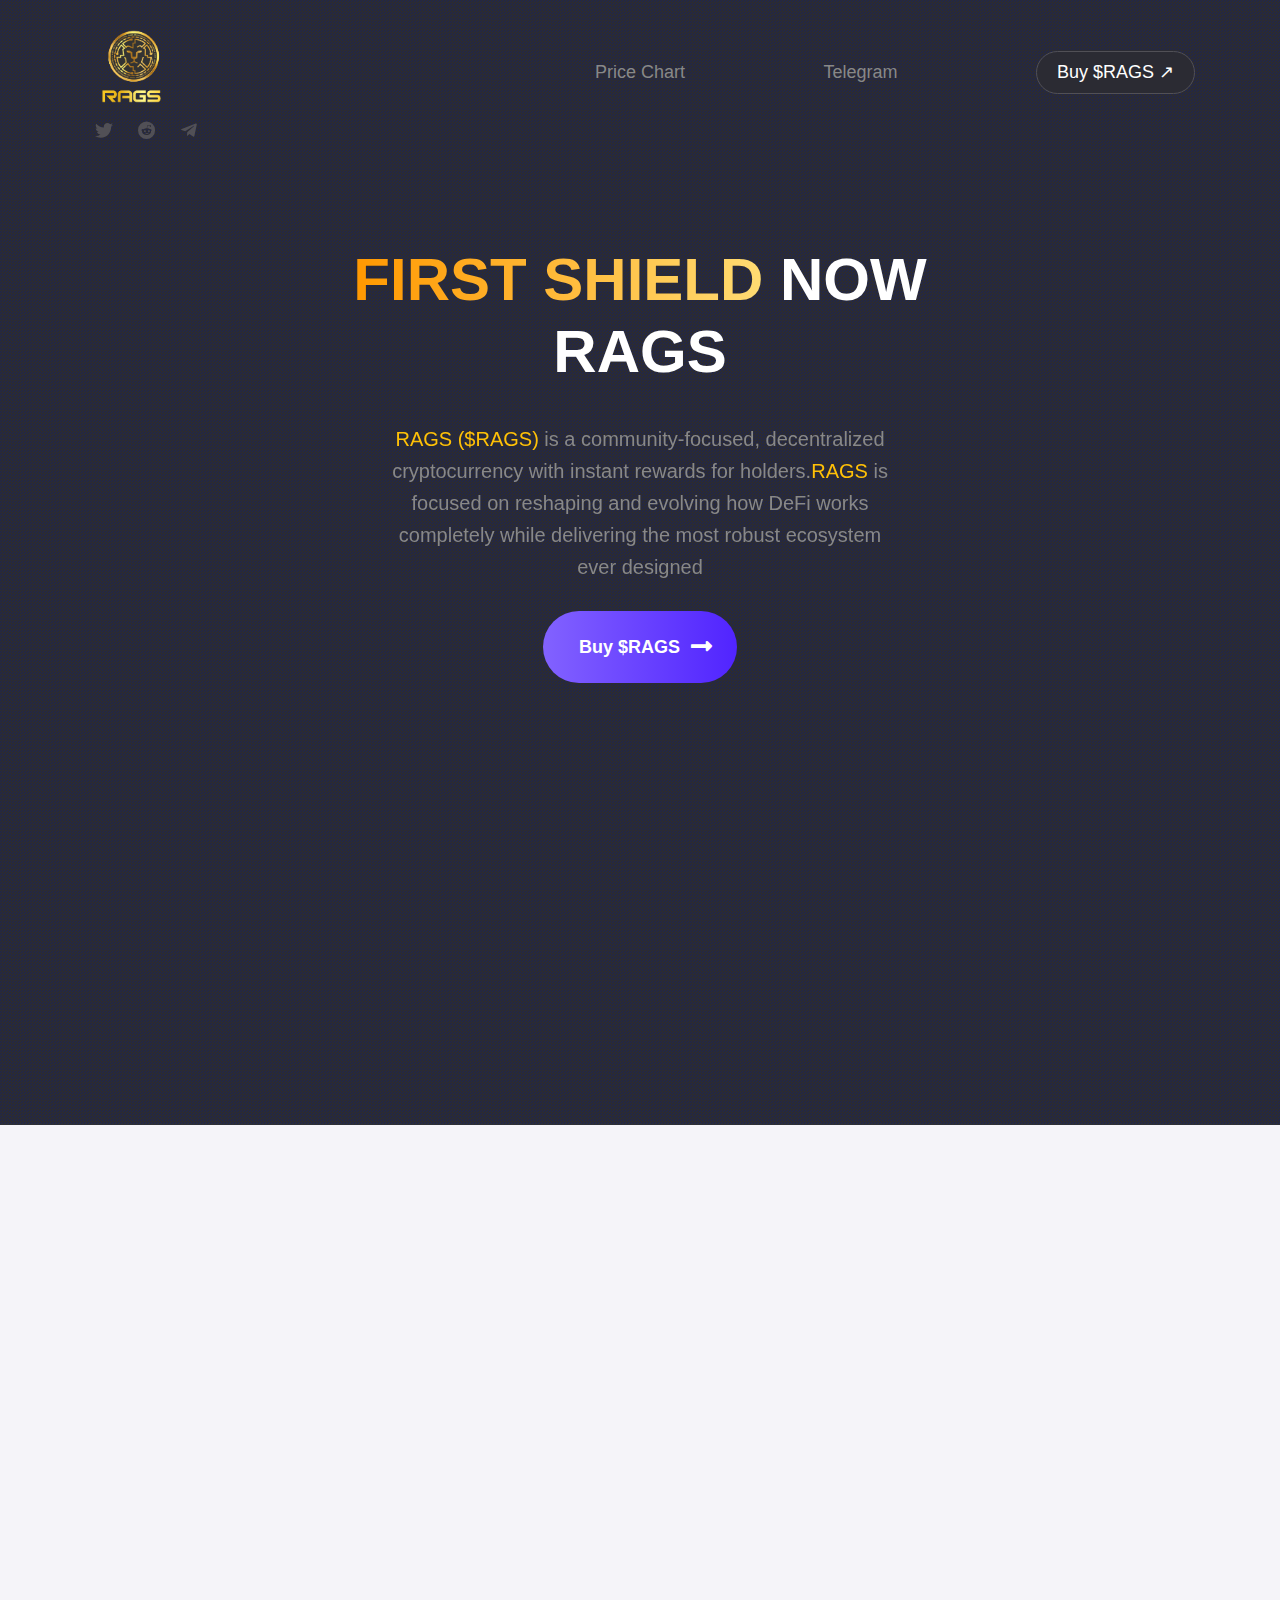
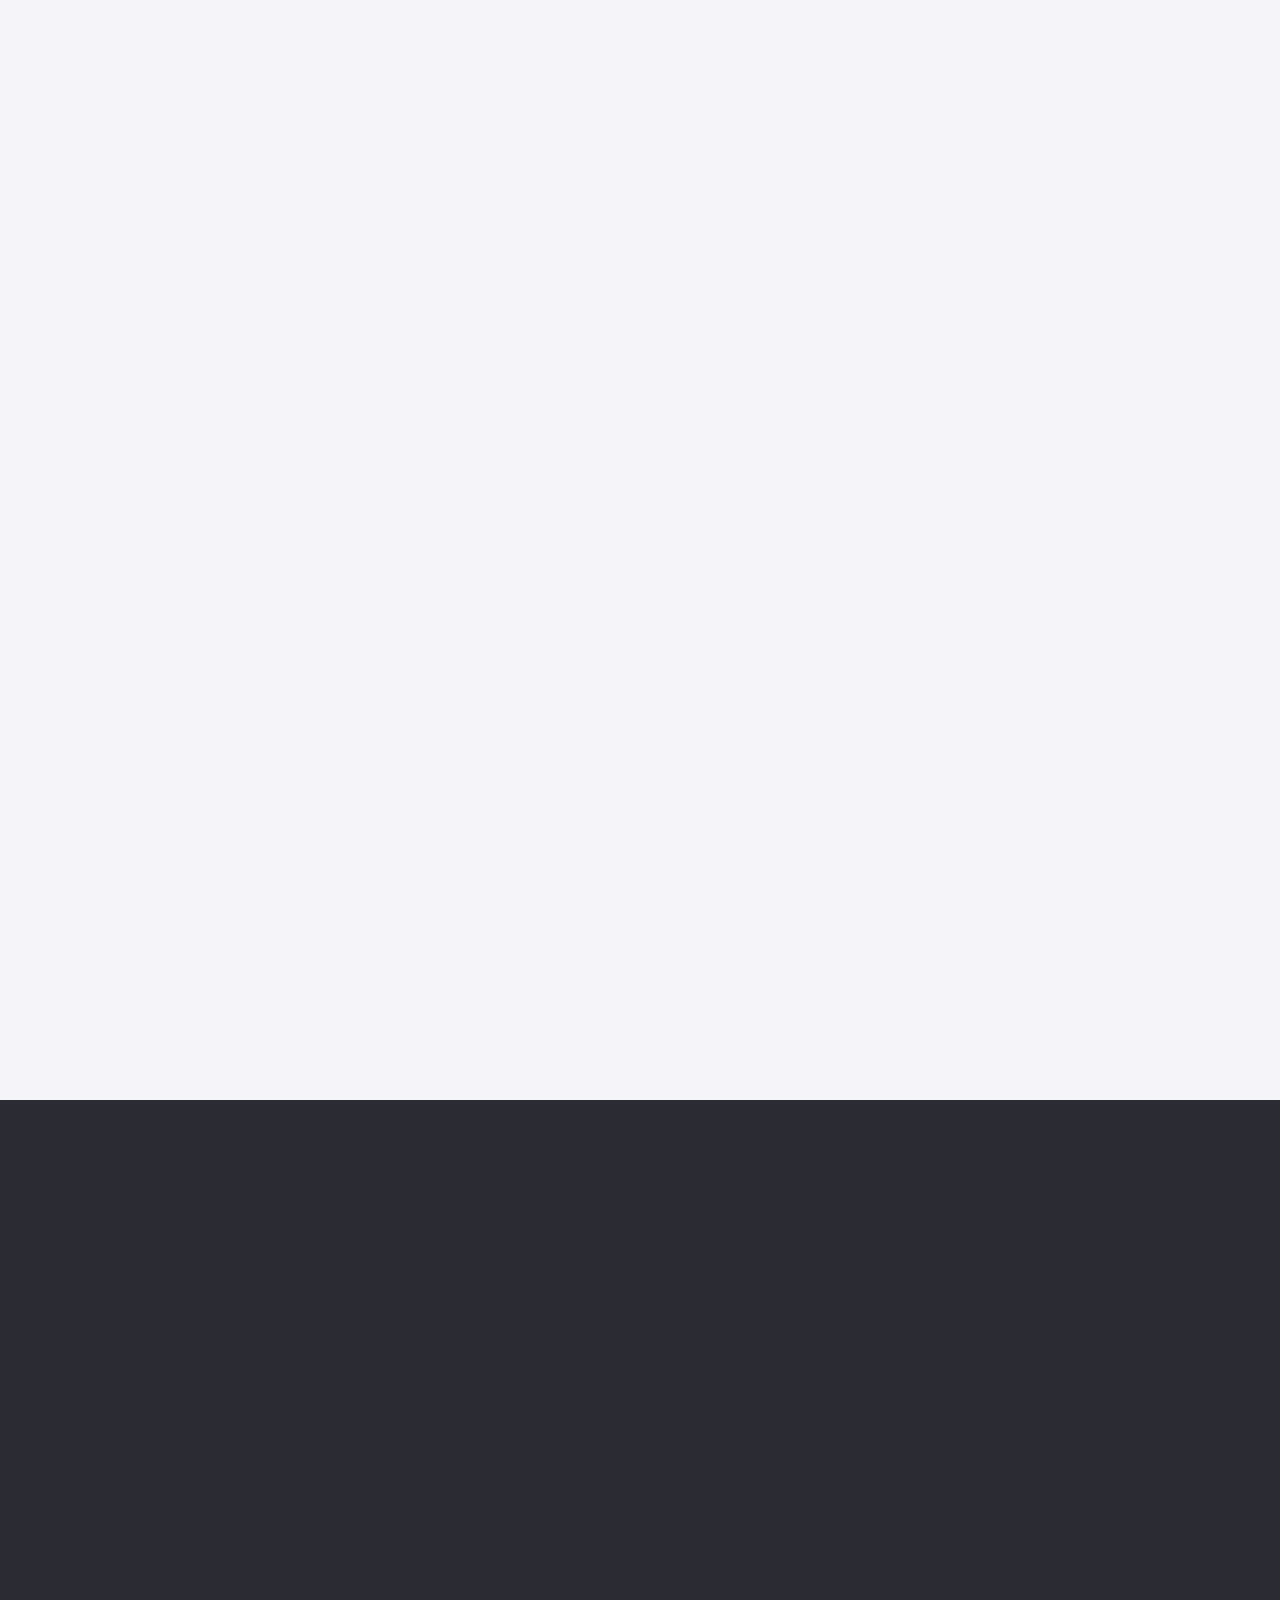
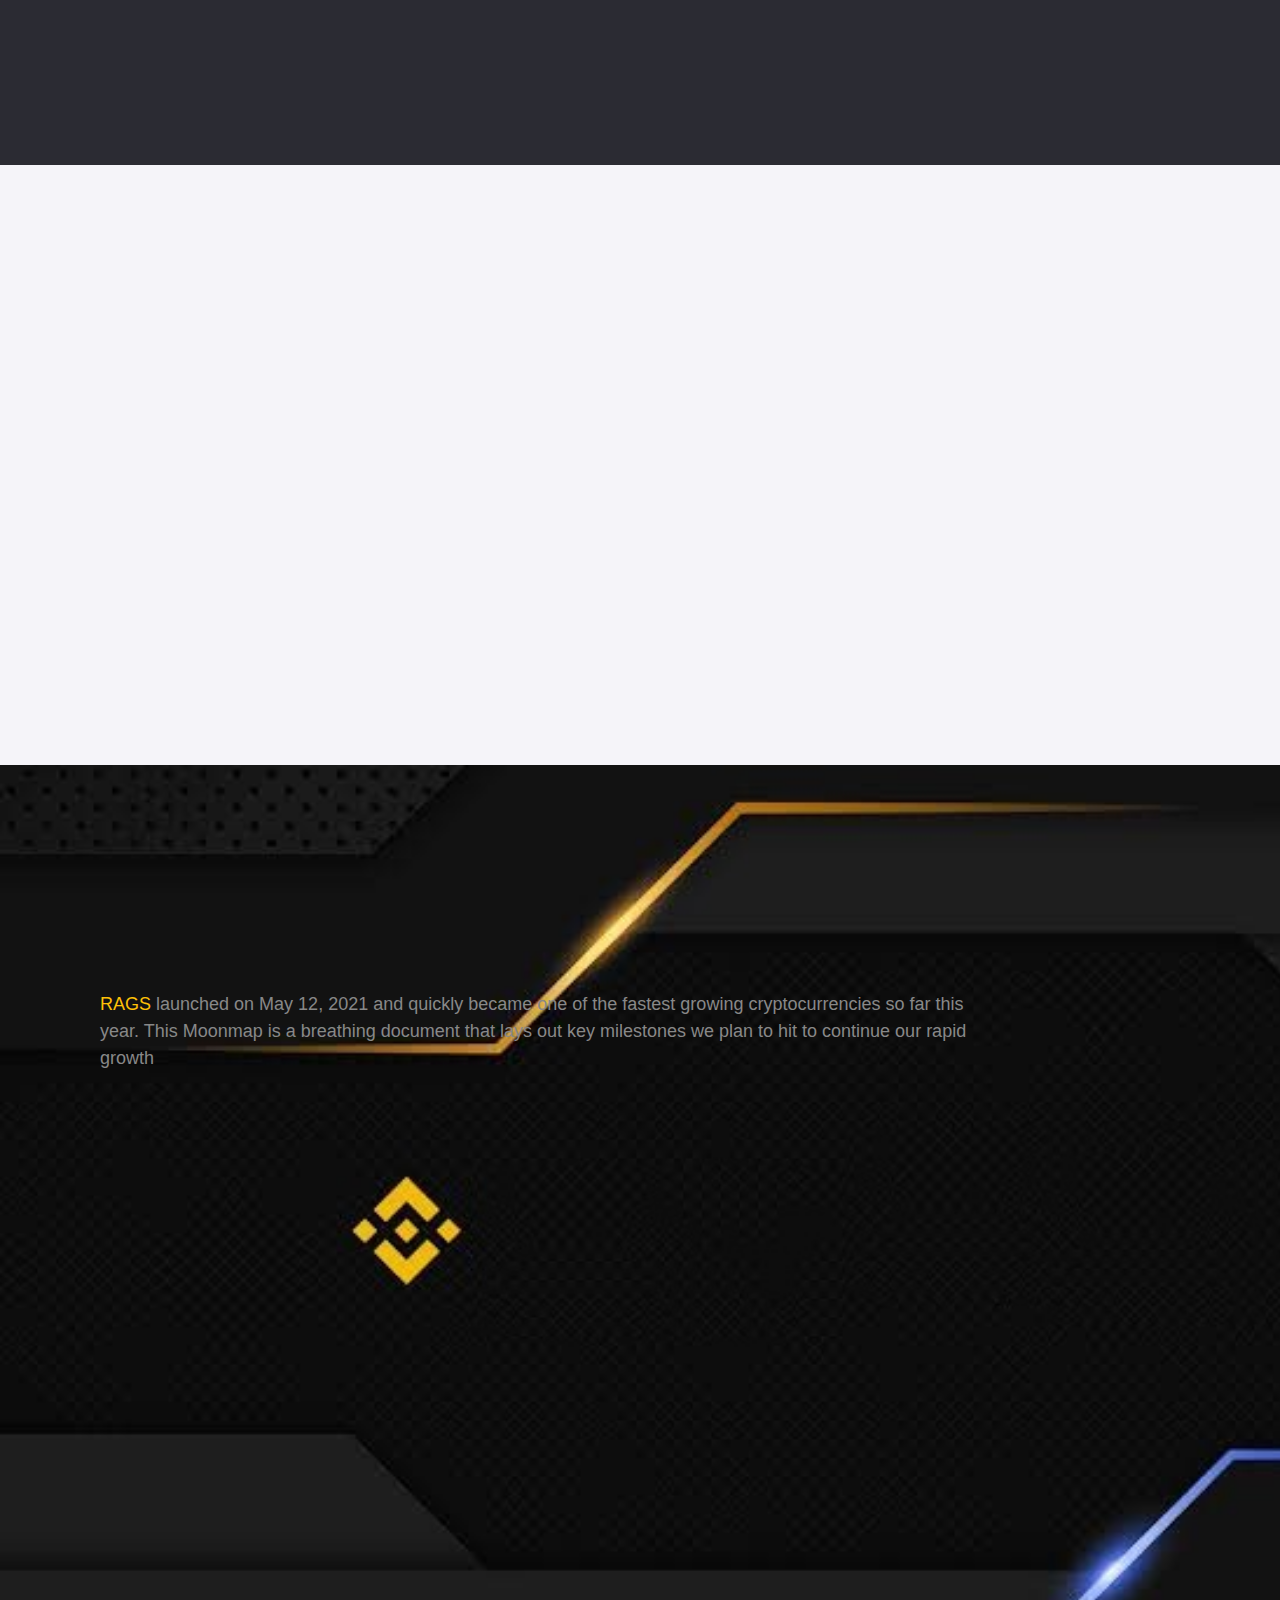
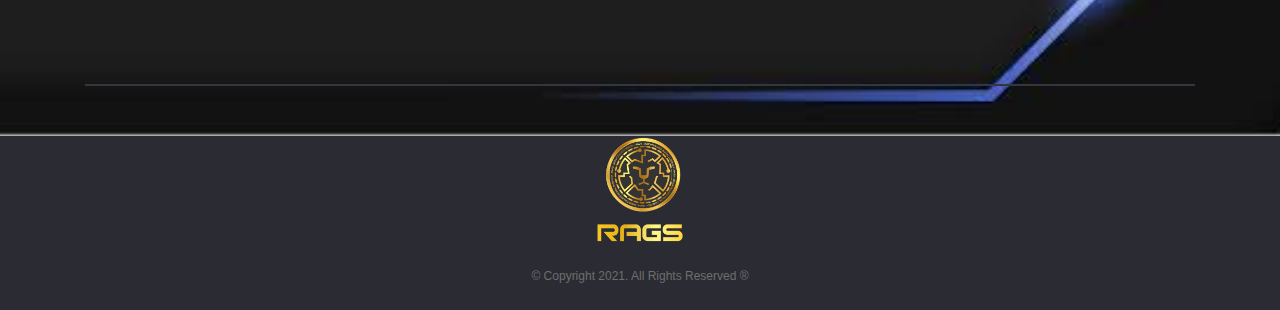
==== index.html @ 764267d8 "html" ====
<html>

<!-- Mirrored from circuitsofvalue.com/ by HTTrack Website Copier/3.x [XR&CO'2014], Wed, 16 Jun 2021 00:11:31 GMT -->
<!-- Added by HTTrack -->
<meta http-equiv="content-type" content="text/html;charset=utf-8" /><!-- /Added by HTTrack -->

<head>
    <meta http-equiv="Content-Type" content="text/html; charset=UTF-8">
    <meta name="viewport" content="width=device-width, initial-scale=1">

    <!-- Twitter Card -->
    <meta name="twitter:card" content="summary_large_image" />
    <meta name="twitter:title" content="Circuits of Value" />
    <meta name="twitter:image" content="public/twitter_card.png" />
    <meta name="twitter:image:alt" content="Coval: circuits of value" />
    <meta name="twitter:description" content="Coval and Emblem Vault: an entire wallet inside a token." />

    <link href="public/css2" rel="stylesheet">
    <link rel="stylesheet" href="public/all.min.css">
    <link href="public/aos.css" rel="stylesheet">
    <link rel="stylesheet" href="public/styles.css">
    <title>RAGS</title>

    <link rel="apple-touch-icon" sizes="180x180" href="public/icons/apple-touch-icon.png">
    <link rel="icon" type="image/png" sizes="32x32" href="public/icons/favicon-32x32.png">
    <link rel="icon" type="image/png" sizes="16x16" href="public/icons/favicon-16x16.png">
    <link rel="manifest" href="public/icons/site.webmanifest">
    <link rel="mask-icon" href="public/icons/safari-pinned-tab.svg" color="#5bbad5">

    <meta name="msapplication-TileColor" content="#2d89ef">
    <meta name="theme-color" content="#ffffff">

    <meta name="description"
        content="Circuits of Value and Emblem Vault have developed an entirely new asset class. Composite Tokens. Entire wallets inside a tradable token.">
    <meta name="”robots”" content="index, follow">
</head>

<body data-aos-easing="ease" data-aos-duration="400" data-aos-delay="0">
    <div class="texture-bg hero-wrapper">
        <header class="container-fluid container-lg">
            <div class="row">
                <div class="col-md-4 col-lg-5" style="margin-top: 20px;">
                    <a href="#" class="logo aos-init aos-animate" data-aos="fade-down" data-aos-delay="600">
                        <img src="images/logo-normal.png" alt="rags logo">
                    </a>
                    <ul class="social-links gray">
                        <li data-aos="fade-up" data-aos-delay="300" class="aos-init aos-animate">
                            <a href="https://twitter.com/ragsfin" target="_blank">
                                <i class="fab fa-twitter"></i>
                            </a>
                        </li>
                        <li data-aos="fade-up" data-aos-delay="300" class="aos-init aos-animate">
                            <a href="https://www.reddit.com/user/ragsfin" target="_blank">
                                <i class="fab fa-reddit"></i>
                            </a>
                        </li>
                        <li data-aos="fade-up" data-aos-delay="200" class="aos-init aos-animate">
                            <a href="https://t.me/Ragsfin" target="_blank">
                                <i class="fab fa-telegram-plane"></i>
                            </a>
                        </li>

                        <!-- <li data-aos="fade-up" data-aos-delay="400" class="aos-init aos-animate">
                            <a href="https://discord.gg/tvH5bMm" target="_blank">
                                <i class="fab fa-discord"></i>
                            </a>
                        </li> -->
                    </ul>
                </div>
                <div class="col-md-8 col-lg-7">
                    <ul class="menu">
                        <li><a href="#coval-platform">Price Chart</a></li>
                        <li><a href="#coval-benefits">Telegram</a></li>
                        <!-- <li><a href="mailto:hello@emblem.pro">Contact Us</a></li>
                       <li><a href="#coval-faq">FAQ</a></li> -->
                        <li><a class="btn-circle" href="https://emblem.finance/">Buy $RAGS ↗</a></li>
                    </ul>
                </div>
            </div>
        </header>
        <style>
            #VideoBG {
                position: absolute;
                right: 0;
                bottom: 0;
                min-width: 100%;
                min-height: 100%;
                border-bottom: 2px solid #548280 !important;
                opacity: 0.05;
                z-index: -1;
            }

            .ul-phase {
                list-style: none;
            }

            .ul-phase li {
                margin-bottom: 6px;
            }

            .ul-phase li:hover {
                color: ffd05f;
                margin-left: 4px;
            }

            .ul-phase h3 {
                font-size: 27px;
                background: -webkit-linear-gradient(#ffd05f, #ff9a03);
                -webkit-background-clip: text;
                -webkit-text-fill-color: transparent;
                color: linear-gradient(90deg, #91B3BC 0%, #485aea 100%);
            }

            .ul-phase {
                list-style: none;
            }

            span.fa.fa-arrow-right {
                color: #ffc107;
                padding-right: 11px;
            }

            .token-div:hover {
                background-color: #fff;
                border-radius: .35rem;
                box-shadow: 0 0.5rem 1rem 0 rgb(44 51 73 / 10%);
            }



            @media screen and (min-width: 320px) {
                #hero .button-row a {
                    max-width: 250px;
                    margin: 0 auto 100px auto;
                    min-width: 194px;
                }

                #coval-platform {
                    min-height: 290%;
                }

                .hide-sm-down {
                    display: none;
                }
            }
            @media screen and (min-width: 320px),
            screen and (min-height: 550px) {
                .hero-wrapper {
                    position: relative;
                    height: 140%;
                }
            }
            @media screen and (min-width: 375px),
            screen and (min-height: 667px) {
                .hero-wrapper {
                    position: relative;
                    height: 104%;
                }
            }
            @media screen and (min-width: 375px),
            screen and (min-height: 551px) {
                .hero-wrapper {
                    position: relative;
                    height: 130%;
                }
            }
        
            @media screen and (min-width: 414px),
            screen and (min-height: 736px) {
                .hero-wrapper {
                    position: relative;
                    height: 96%;
                }
            }
        
            @media screen and (min-width: 425px),
            screen and (min-height: 551px) {
                .hero-wrapper {
                    position: relative;
                    height: 125%;
                }
            }
            @media screen and (min-width: 375px) {
                #hero .button-row a {
                    text-align: left;
                    padding-left: 2em;
                    width: 188px;
                    margin-top: -17px;
                }

                #coval-platform {
                    min-height: 260%;
                }
            }

            @media screen and (min-width: 425px) {
                #coval-platform {
                    min-height: 230%;
                }
            }


            @media screen and (min-width: 768px) {
                .hide-sm-down {
                    display: block;
                }

                #coval-platform {
                    min-height: 255%;
                }
            }

            @media screen and (min-width: 992px) {
                #coval-platform {
                    min-height: 223%;
                }
            }

            @media screen and (min-width: 375px),
            screen and (min-height: 667px) {
                #coval-platform {
                    min-height: 206%
                }
            }

            @media screen and (min-width: 414px),
            screen and (min-height: 736px) {
                #coval-platform {
                    min-height: 175%;
                }
            }

            span.spn-gold {
                color: #ffc107;
            }

            ul,
            li,
            a,
            p {
                font-size: large;
            }

            #coval-roadmap {
                background-image: url('./images/b1.jpeg');
                background-repeat: no-repeat;
                background-size: cover;
            }

            #coval-benefits {
                background-image: url('./images/b2.jpeg');
                background-repeat: no-repeat;
                background-size: cover;
            }
        </style>
        <video autoplay="" muted="" loop="" id="VideoBG">
            <source src="public/circuits.mp4" type="video/mp4">
        </video>
        <section id="hero" class="container section full-height">


            <h1 data-aos="fade-left" data-aos-offset="200" class="aos-init"><span>FIRST SHIELD</span> NOW RAGS
            </h1>

            <h2 class="aos-init" data-aos="fade-up" data-aos-offset="200"><span class="spn-gold">RAGS ($RAGS)</span> is
                a
                community-focused, decentralized cryptocurrency with instant rewards for holders.<span
                    class="spn-gold">RAGS</span> is focused on
                reshaping and evolving how DeFi works completely while delivering the most robust ecosystem ever
                designed
            </h2>

            <div class="button-row">
                <a href="#" class="button arrow aos-init aos-animate"
                    target="_blank"> Buy $RAGS</a>
            </div>
        </section>

    </div>
    <section id="coval-platform" class="section white-bg full-height" style="position: relative; z-index: 5;">
        <div class="container">
            <div class="row" style="overflow-x: hidden; overflow-y: hidden;">
                <div class="col-md-6">
                    <h1 data-aos="fade-left" data-aos-offset="200" class="aos-init">How to Buy<span>$RAGS</span></h1>
                    <!-- 
                    <h2 data-aos="fade-up" data-aos-delay="400" class="aos-init aos-animate">Blockchain's
                        <span>FIRST</span>
                        Composite Token
                    </h2>

                    <p>Emblem Vault is a completely decentralized token developed to solve problems in the simplest way.
                    </p> -->
                    <ul>
                        <li data-aos="fade-left" data-aos-offset="200" class="aos-init">Create a MetaMask Wallet</li>
                        <p data-aos="fade-left" data-aos-offset="200" class="aos-init"><span
                                class="spn-gold">$RAGS</span> token is available on the
                            Binance Smart Chain (BSC). MetaMask is the market leader in
                            BSC
                            (Binance Smart Chain) wallets. On Google Chrome, visit metamask.io to download the extension
                            and
                            set up a wallet.</p>

                        <li data-aos="fade-left" data-aos-offset="200" class="aos-init">Add Binance Smart Chain (BSC) to
                            your MetaMask</li>
                        <p data-aos="fade-left" data-aos-offset="200" class="aos-init">Before you can use MetaMask with
                            Binance Smart Chain (BSC), you must add the network to your
                            MetaMask plugin. We recommend you follow the simple instructions here, at Binance Academy to
                            accomplish this.</p>

                        <li data-aos="fade-left" data-aos-offset="200" class="aos-init">Transfer $BNB from Binance to
                            MetaMask</li>
                        <p data-aos="fade-left" data-aos-offset="200" class="aos-init">We suggest transferring $BNB from
                            your Binance account to MetaMask. This third party tutorial
                            explains how to transfer your $BNB to MetaMask.</p>

                        <li data-aos="fade-left" data-aos-offset="200" class="aos-init">Almost finished! Visit
                            PancakeSwap</li>
                        <p data-aos="fade-left" data-aos-offset="200" class="aos-init"> You can currently buy <span
                                class="spn-gold"> $RAGS</span> on
                            PancakeSwap.</p>

                        <li data-aos="fade-left" data-aos-offset="200" class="aos-init">Swap $BNB for <span
                                class="spn-gold">RAGS</span></li>
                        <p data-aos="fade-left" data-aos-offset="200" class="aos-init">Enter the amount of $BNB you
                            would like to swap for <span class="spn-gold">$RAGS</span>. Click Connect Wallet then Swap.
                            If
                            you receive an error message, click the settings icon on the exchange page and increase the
                            "Slippage tolerance" to a higher value.</p>
                    </ul>
                </div>
                <div class="col-md-6 platform-image hide-sm-down" style="overflow: hidden">
                    <div class="coval-platform-img-wrapper">
                        <img style="margin-left: 0;" data-aos="zoom-in-up" data-aos-offset="235" data-aos-duration="900"
                            class="img-preview-1 aos-init aos-animate" src="images/logo-normal.png"
                            alt="coval trading view preview">
                    </div>
                </div>
            </div>
        </div>
        <!-- <div class="bg-img-1" style="background-image: url('images/dots_square.png')"></div>-->
    </section>


    <section id="coval-benefits" class="section">
        <div class="container">
            <h1 style="width: 100%; margin-bottom: 5px;" data-aos="fade-right" data-aos-offset="200"
                class="aos-init mb-3">What is <span>RAGS</span></h1>
            <div class="row" style="overflow-x: hidden">
                <div class="col-md-4 col-sm-6" data-aos="fade-right" data-aos-offset="200" class="aos-init">
                    <div class="coval-benefits-box">
                        <i class="fas fa-tint"></i>
                        <h4>Community Powered</h4>
                        <p>
                            <span class="spn-gold">RAGS</span> is fully decentralized and owned by its fun, vibrant
                            community. We welcome and
                            embrace diverse perspectives to build <span class="spn-gold">RAGS</span> into the best
                            community in crypto.
                        </p>
                    </div>
                </div>
                <div class="col-md-4 col-sm-6 aos-init" data-aos="fade-left">
                    <div class="coval-benefits-box">
                        <i class="fas fa-chart-bar"></i>
                        <h4>Instant Rewards</h4>
                        <p>Every transaction of <span class="spn-gold">RAGS</span> redistributes tokens to hodlers
                            and adds liquidity to
                            PancakeSwap.
                        </p>
                    </div>
                </div>
                <div class="col-md-4 col-sm-6 aos-init" data-aos="fade-left">
                    <div class="coval-benefits-box">
                        <i class="fas fa-book"></i>
                        <h4>Secure & Safe</h4>
                        <p>
                            <span class="spn-gold">RAGS</span> is a fair launch token. Instead of a pre-sale (where
                            insiders are favored at a low
                            price), the token was listed immediately on PancakeSwap for the community to
                            participate. Ownership has been renounced and liquidity is locked.
                        </p>
                    </div>
                </div>
            </div>
        </div>
    </section>

    <!-- <section id="coval-quote" class="section aos-init" data-aos="fade-up-right" data-aos-offset="120" data-aos-duration="700">
            <div class="container">
                <div class="coval-logo">
                    <img src="">
                    <i class="fas fa-quote-left"></i>
                </div>
                <p class="quote">Emblem Vault is one of the most innovative developments in blockchain in recent years. <span>Centralized exchanges will need to entirely re-think how they handle exchanging value </span> once users have the freedom to create their own composite tokens that contain diverse tokens<br><span>Unification of Blockchains is the future</span>"
                </p>
                <p class="quote-author"><a href="https://twitter.com/reborn_1002" target="_blank"><i class="fab fa-twitter"></i> @Reborn1002</a>, Founder &amp; Developer</p>
            </div>
            </section> -->


    <section id="what-is-coval-token-for" class="section white-bg">
        <div class="container">
            <h1 data-aos="fade-right" data-aos-offset="200" class="aos-init"><span>Tokenomics &</span> stats</h1>
            <div class="container">
                <div class="col-12 row mb-3" style="text-align: center;">
                    <div class="col-md-6 col-sm-6 p-2 token-div aos-init" data-aos="fade-right" data-aos-offset="200">
                        <h3>Total supply
                        </h3>
                        <p>2 000 000 000 000</p>
                    </div>
                    <div class="col-md-6 col-sm-6 p-2 token-div aos-init" data-aos="fade-left" data-aos-offset="200">
                        <h3><span class="spn-gold">Rags</span> Charity </h3>
                        <p><span class="spn-gold">$Rags</span> in smart contract </p>
                        <p>1 000 000 000 000</p>
                    </div>
                    <div class="col-md-6 col-sm-6 p-2 token-div aos-init" data-aos="fade-right" data-aos-offset="200">
                        <h3>40%</h3>
                        <p>800 000 000</p>

                        <p><span class="spn-gold">$Rags</span></p>
                        <p>Permanently locked forever in PancakeSwap</p>
                    </div>
                    <div class="col-md-6 col-sm-6 p-2 token-div aos-init" data-aos="fade-left" data-aos-offset="200">
                        <h3> 10%</h3>
                        <p>200 000 000</p>
                        <p><span class="spn-gold">$Rags</span></p>
                        <p>Team & Marketing</p>
                    </div>
                </div>
                <div class="image">
                    <img src="images/home_5/dots.png" alt="" class="dots rotate">
                </div>
            </div>
        </div>
    </section>
    <section id="coval-roadmap" class="section" style="overflow-x: hidden;background-image:url('./images/b1.jpeg')">
        <div class="container-md container-fluid">
            <h1 class="aos-init" data-aos="fade-right" data-aos-offset="200">Road<span>map</span> </h1>
            <div class="container">
                <!-- Section Header -->
                <div class="row">
                    <div class="col-12 col-xl-10">
                        <p class="pa-p-v1 text-light fadeInDelay03Duration10 wow fadeIn" data-wow-duration="1.0s"
                            data-wow-delay="0.3s"
                            style="visibility: visible; animation-name: fadeIn; animation-duration: 1s; animation-delay: 0.3s;">
                            <span class="spn-gold">RAGS</span> launched on May 12, 2021 and quickly
                            became one of the fastest growing cryptocurrencies so far this year. This Moonmap is a
                            breathing
                            document that lays out key milestones we plan to hit to continue our rapid growth
                        </p>

                    </div>
                </div>
                <!-- Services with phone section -->
                <div class="row pa-services text-center">
                    <div class="col-12 col-md-4 col-lg-4">
                        <ul class="fadeInDelay10Duration10 ul-phase aos-init" data-aos="fade-right"
                            data-aos-offset="200">
                            <h3>Phase 1</h3>
                            <li> <span class="fa fa-arrow-right" aria-hidden="true"></span> 1,000 Holders</li>
                            <li><span class="fa fa-arrow-right" aria-hidden="true"></span>Website Launch</li>
                            <li><span class="fa fa-arrow-right" aria-hidden="true"></span>CoinGecko Listing</li>
                            <li><span class="fa fa-arrow-right" aria-hidden="true"></span>2,000 Telegram Members</li>
                            <li><span class="fa fa-arrow-right" aria-hidden="true"></span>Community Marketing Fund</li>
                            <li><span class="fa fa-arrow-right" aria-hidden="true"></span>Marketing Campaign</li>
                            <li><span class="fa fa-arrow-right" aria-hidden="true"></span>CoinMarketCap Listing</li>
                            <li><span class="fa fa-arrow-right" aria-hidden="true"></span>5,000 Holders</li>
                        </ul>

                        <ul class="fadeInDelay10Duration10 ul-phase aos-init" data-aos="fade-right"
                            data-aos-offset="200">
                            <h3>Phase 2</h3>
                            <li><span class="fa fa-arrow-right" aria-hidden="true"></span>5,000 Telegram Members</li>
                            <li><span class="fa fa-arrow-right" aria-hidden="true"></span>Website Redesign</li>
                            <li><span class="fa fa-arrow-right" aria-hidden="true"></span>10,000 Holders</li>
                            <li><span class="fa fa-arrow-right" aria-hidden="true"></span>10,000 Telegram Members</li>
                            <li><span class="fa fa-arrow-right" aria-hidden="true"></span>20,000 Holders</li>
                        </ul>
                    </div>
                    <div class="hide-sm-down col-12 col-md-4 order-1 order-md-2 aos-init" data-aos="fade-down"
                        data-aos-offset="200">
                        <img alt="" style="width: 100%;" class="pa-services-image" src="images/logo-normal.png">
                    </div>
                    <div class="col-12 col-sm-10 col-md-4 col-lg-4 order-3 order-md-3">
                        <ul class="fadeInDelay10Duration10 ul-phase aos-init" data-aos="fade-left"
                            data-aos-offset="200">
                            <h3>Phase 3</h3>
                            <li><span class="fa fa-arrow-right" aria-hidden="true"></span> <span
                                    class="spn-gold">RAGS</span> Swap</li>
                            <li><span class="fa fa-arrow-right" aria-hidden="true"></span>Initial CEX Listings (Hotbit,
                                Bilaxy, CoinTiger)</li>
                            <li><span class="fa fa-arrow-right" aria-hidden="true"></span>15,000 Telegram Members</li>
                            <li><span class="fa fa-arrow-right" aria-hidden="true"></span>30,000 Holders</li>

                        </ul>
                        <ul class="fadeInDelay10Duration10 ul-phase aos-init" data-aos="fade-left"
                            data-aos-offset="200">
                            <h3>Phase 4</h3>
                            <li><span class="fa fa-arrow-right" aria-hidden="true"></span><span
                                    class="spn-gold">RAGS</span> Paw Print (Wallet and
                                Passive Income Tracker)</li>
                            <li><span class="fa fa-arrow-right" aria-hidden="true"></span><span
                                    class="spn-gold">RAGS</span> sWag (Merchandise Store)
                            </li>
                            <li><span class="fa fa-arrow-right" aria-hidden="true"></span>3 More CEX Listings</li>
                            <li><span class="fa fa-arrow-right" aria-hidden="true"></span>50,000 Telegram Members</li>
                            <li><span class="fa fa-arrow-right" aria-hidden="true"></span>100,000 Holders</li>
                            <li><span class="fa fa-arrow-right" aria-hidden="true"></span>Influencer Marketing
                                Partnerships
                            </li>
                        </ul>
                    </div>
                </div>

            </div>

            <hr>
        </div>
    </section>

    <footer>
        <div class="container-fluid">
            <div class="row footer-wrapper">
                <div class="col-12" style="    text-align: center;">
                    <div class="logo-wrapper">

                        <img src="images/logo-normal.png" alt="rags logo">

                    </div>
                </div>
            </div>

            <p class="copyright text-center">© Copyright 2021. All Rights Reserved ®</p>
            <!-- <ul class="social-links">
                <li data-aos="fade-up" data-aos-delay="300" class="aos-init aos-animate">
                    <a href="https://twitter.com/ragsfin" target="_blank">
                        <i class="fab fa-twitter"></i>
                    </a>
                </li>
                <li data-aos="fade-up" data-aos-delay="300" class="aos-init aos-animate">
                    <a href="https://www.reddit.com/user/ragsfin" target="_blank">
                        <i class="fab fa-reddit"></i>
                    </a>
                </li>
                <li data-aos="fade-up" data-aos-delay="200" class="aos-init aos-animate">
                    <a href="https://t.me/Ragsfin" target="_blank">
                        <i class="fab fa-telegram-plane"></i>
                    </a>
                </li>
            </ul> -->
        </div>
    </footer>
    <!-- <div class="footer-dots-wrapper"> -->
    <div class="bg-img-1 footer-dots" style="background-image: url('images/footer-dots.html')"></div>
    <!-- </div> -->
    <script data-cfasync="false" src="cdn-cgi/scripts/5c5dd728/cloudflare-static/email-decode.min.js"></script>
    <script src="public/jquery-3.5.1.min.js"></script>
    <script src="public/aos.js"></script>
    <script>
        AOS.init();
    </script>
    <script src="public/main.js"></script>


</body>
<!-- Mirrored from circuitsofvalue.com/ by HTTrack Website Copier/3.x [XR&CO'2014], Wed, 16 Jun 2021 00:11:41 GMT -->

</html>
---- public/styles.css ----
*,
*::before,
*::after {
  box-sizing: border-box; }

html {
  font-family: sans-serif;
  line-height: 1.15;
  -webkit-text-size-adjust: 100%;
  -webkit-tap-highlight-color: rgba(0, 0, 0, 0); }

article, aside, figcaption, figure, footer, header, hgroup, main, nav, section {
  display: block; }

body {
  margin: 0;
  font-family: -apple-system, BlinkMacSystemFont, "Segoe UI", Roboto, "Helvetica Neue", Arial, "Noto Sans", sans-serif, "Apple Color Emoji", "Segoe UI Emoji", "Segoe UI Symbol", "Noto Color Emoji";
  font-size: 1rem;
  font-weight: 400;
  line-height: 1.5;
  color: #212529;
  text-align: left;
  background-color: #fff; }

[tabindex="-1"]:focus:not(:focus-visible) {
  outline: 0 !important; }

hr {
  box-sizing: content-box;
  height: 0;
  overflow: visible; }

h1, h2, h3, h4, h5, h6 {
  margin-top: 0;
  margin-bottom: 0.5rem; }

p {
  margin-top: 0;
  margin-bottom: 1rem; }

abbr[title],
abbr[data-original-title] {
  text-decoration: underline;
  text-decoration: underline dotted;
  cursor: help;
  border-bottom: 0;
  text-decoration-skip-ink: none; }

address {
  margin-bottom: 1rem;
  font-style: normal;
  line-height: inherit; }

ol,
ul,
dl {
  margin-top: 0;
  margin-bottom: 1rem; }

ol ol,
ul ul,
ol ul,
ul ol {
  margin-bottom: 0; }

dt {
  font-weight: 700; }

dd {
  margin-bottom: .5rem;
  margin-left: 0; }

blockquote {
  margin: 0 0 1rem; }

b,
strong {
  font-weight: bolder; }

small {
  font-size: 80%; }

sub,
sup {
  position: relative;
  font-size: 75%;
  line-height: 0;
  vertical-align: baseline; }

sub {
  bottom: -.25em; }

sup {
  top: -.5em; }

a {
  color: #007bff;
  text-decoration: none;
  background-color: transparent; }
  a:hover {
    color: #0056b3;
    text-decoration: underline; }

a:not([href]):not([class]) {
  color: inherit;
  text-decoration: none; }
  a:not([href]):not([class]):hover {
    color: inherit;
    text-decoration: none; }

pre,
code,
kbd,
samp {
  font-family: SFMono-Regular, Menlo, Monaco, Consolas, "Liberation Mono", "Courier New", monospace;
  font-size: 1em; }

pre {
  margin-top: 0;
  margin-bottom: 1rem;
  overflow: auto;
  -ms-overflow-style: scrollbar; }

figure {
  margin: 0 0 1rem; }

img {
  vertical-align: middle;
  border-style: none; }

svg {
  overflow: hidden;
  vertical-align: middle; }

table {
  border-collapse: collapse; }

caption {
  padding-top: 0.75rem;
  padding-bottom: 0.75rem;
  color: #6c757d;
  text-align: left;
  caption-side: bottom; }

th {
  text-align: inherit; }

label {
  display: inline-block;
  margin-bottom: 0.5rem; }

button {
  border-radius: 0; }

button:focus {
  outline: 1px dotted;
  outline: 5px auto -webkit-focus-ring-color; }

input,
button,
select,
optgroup,
textarea {
  margin: 0;
  font-family: inherit;
  font-size: inherit;
  line-height: inherit; }

button,
input {
  overflow: visible; }

button,
select {
  text-transform: none; }

[role="button"] {
  cursor: pointer; }

select {
  word-wrap: normal; }

button,
[type="button"],
[type="reset"],
[type="submit"] {
  -webkit-appearance: button; }

button:not(:disabled),
[type="button"]:not(:disabled),
[type="reset"]:not(:disabled),
[type="submit"]:not(:disabled) {
  cursor: pointer; }

button::-moz-focus-inner,
[type="button"]::-moz-focus-inner,
[type="reset"]::-moz-focus-inner,
[type="submit"]::-moz-focus-inner {
  padding: 0;
  border-style: none; }

input[type="radio"],
input[type="checkbox"] {
  box-sizing: border-box;
  padding: 0; }

textarea {
  overflow: auto;
  resize: vertical; }

fieldset {
  min-width: 0;
  padding: 0;
  margin: 0;
  border: 0; }

legend {
  display: block;
  width: 100%;
  max-width: 100%;
  padding: 0;
  margin-bottom: .5rem;
  font-size: 1.5rem;
  line-height: inherit;
  color: inherit;
  white-space: normal; }

progress {
  vertical-align: baseline; }

[type="number"]::-webkit-inner-spin-button,
[type="number"]::-webkit-outer-spin-button {
  height: auto; }

[type="search"] {
  outline-offset: -2px;
  -webkit-appearance: none; }

[type="search"]::-webkit-search-decoration {
  -webkit-appearance: none; }

::-webkit-file-upload-button {
  font: inherit;
  -webkit-appearance: button; }

output {
  display: inline-block; }

summary {
  display: list-item;
  cursor: pointer; }

template {
  display: none; }

[hidden] {
  display: none !important; }

/*!
 * Bootstrap Grid v4.5.2 (https://getbootstrap.com/)
 * Copyright 2011-2020 The Bootstrap Authors
 * Copyright 2011-2020 Twitter, Inc.
 * Licensed under MIT (https://github.com/twbs/bootstrap/blob/main/LICENSE)
 */
html {
  box-sizing: border-box;
  -ms-overflow-style: scrollbar; }

*,
*::before,
*::after {
  box-sizing: inherit; }

.container,
.container-fluid,
.container-sm,
.container-md,
.container-lg,
.container-xl {
  width: 100%;
  padding-right: 15px;
  padding-left: 15px;
  margin-right: auto;
  margin-left: auto; }

@media (min-width: 576px) {
  .container, .container-sm {
    max-width: 540px; } }

@media (min-width: 768px) {
  .container, .container-sm, .container-md {
    max-width: 720px; } }

@media (min-width: 992px) {
  .container, .container-sm, .container-md, .container-lg {
    max-width: 960px; } }

@media (min-width: 1200px) {
  .container, .container-sm, .container-md, .container-lg, .container-xl {
    max-width: 1140px; } }

.row {
  display: flex;
  flex-wrap: wrap;
  margin-right: -15px;
  margin-left: -15px; }

.no-gutters {
  margin-right: 0;
  margin-left: 0; }
  .no-gutters > .col,
  .no-gutters > [class*="col-"] {
    padding-right: 0;
    padding-left: 0; }

.col-1, .col-2, .col-3, .col-4, .col-5, .col-6, .col-7, .col-8, .col-9, .col-10, .col-11, .col-12, .col,
.col-auto, .col-sm-1, .col-sm-2, .col-sm-3, .col-sm-4, .col-sm-5, .col-sm-6, .col-sm-7, .col-sm-8, .col-sm-9, .col-sm-10, .col-sm-11, .col-sm-12, .col-sm,
.col-sm-auto, .col-md-1, .col-md-2, .col-md-3, .col-md-4, .col-md-5, .col-md-6, .col-md-7, .col-md-8, .col-md-9, .col-md-10, .col-md-11, .col-md-12, .col-md,
.col-md-auto, .col-lg-1, .col-lg-2, .col-lg-3, .col-lg-4, .col-lg-5, .col-lg-6, .col-lg-7, .col-lg-8, .col-lg-9, .col-lg-10, .col-lg-11, .col-lg-12, .col-lg,
.col-lg-auto, .col-xl-1, .col-xl-2, .col-xl-3, .col-xl-4, .col-xl-5, .col-xl-6, .col-xl-7, .col-xl-8, .col-xl-9, .col-xl-10, .col-xl-11, .col-xl-12, .col-xl,
.col-xl-auto {
  position: relative;
  width: 100%;
  padding-right: 15px;
  padding-left: 15px; }

.col {
  flex-basis: 0;
  flex-grow: 1;
  max-width: 100%; }

.row-cols-1 > * {
  flex: 0 0 100%;
  max-width: 100%; }

.row-cols-2 > * {
  flex: 0 0 50%;
  max-width: 50%; }

.row-cols-3 > * {
  flex: 0 0 33.33333%;
  max-width: 33.33333%; }

.row-cols-4 > * {
  flex: 0 0 25%;
  max-width: 25%; }

.row-cols-5 > * {
  flex: 0 0 20%;
  max-width: 20%; }

.row-cols-6 > * {
  flex: 0 0 16.66667%;
  max-width: 16.66667%; }

.col-auto {
  flex: 0 0 auto;
  width: auto;
  max-width: 100%; }

.col-1 {
  flex: 0 0 8.33333%;
  max-width: 8.33333%; }

.col-2 {
  flex: 0 0 16.66667%;
  max-width: 16.66667%; }

.col-3 {
  flex: 0 0 25%;
  max-width: 25%; }

.col-4 {
  flex: 0 0 33.33333%;
  max-width: 33.33333%; }

.col-5 {
  flex: 0 0 41.66667%;
  max-width: 41.66667%; }

.col-6 {
  flex: 0 0 50%;
  max-width: 50%; }

.col-7 {
  flex: 0 0 58.33333%;
  max-width: 58.33333%; }

.col-8 {
  flex: 0 0 66.66667%;
  max-width: 66.66667%; }

.col-9 {
  flex: 0 0 75%;
  max-width: 75%; }

.col-10 {
  flex: 0 0 83.33333%;
  max-width: 83.33333%; }

.col-11 {
  flex: 0 0 91.66667%;
  max-width: 91.66667%; }

.col-12 {
  flex: 0 0 100%;
  max-width: 100%; }

.order-first {
  order: -1; }

.order-last {
  order: 13; }

.order-0 {
  order: 0; }

.order-1 {
  order: 1; }

.order-2 {
  order: 2; }

.order-3 {
  order: 3; }

.order-4 {
  order: 4; }

.order-5 {
  order: 5; }

.order-6 {
  order: 6; }

.order-7 {
  order: 7; }

.order-8 {
  order: 8; }

.order-9 {
  order: 9; }

.order-10 {
  order: 10; }

.order-11 {
  order: 11; }

.order-12 {
  order: 12; }

.offset-1 {
  margin-left: 8.33333%; }

.offset-2 {
  margin-left: 16.66667%; }

.offset-3 {
  margin-left: 25%; }

.offset-4 {
  margin-left: 33.33333%; }

.offset-5 {
  margin-left: 41.66667%; }

.offset-6 {
  margin-left: 50%; }

.offset-7 {
  margin-left: 58.33333%; }

.offset-8 {
  margin-left: 66.66667%; }

.offset-9 {
  margin-left: 75%; }

.offset-10 {
  margin-left: 83.33333%; }

.offset-11 {
  margin-left: 91.66667%; }

@media (min-width: 576px) {
  .col-sm {
    flex-basis: 0;
    flex-grow: 1;
    max-width: 100%; }
  .row-cols-sm-1 > * {
    flex: 0 0 100%;
    max-width: 100%; }
  .row-cols-sm-2 > * {
    flex: 0 0 50%;
    max-width: 50%; }
  .row-cols-sm-3 > * {
    flex: 0 0 33.33333%;
    max-width: 33.33333%; }
  .row-cols-sm-4 > * {
    flex: 0 0 25%;
    max-width: 25%; }
  .row-cols-sm-5 > * {
    flex: 0 0 20%;
    max-width: 20%; }
  .row-cols-sm-6 > * {
    flex: 0 0 16.66667%;
    max-width: 16.66667%; }
  .col-sm-auto {
    flex: 0 0 auto;
    width: auto;
    max-width: 100%; }
  .col-sm-1 {
    flex: 0 0 8.33333%;
    max-width: 8.33333%; }
  .col-sm-2 {
    flex: 0 0 16.66667%;
    max-width: 16.66667%; }
  .col-sm-3 {
    flex: 0 0 25%;
    max-width: 25%; }
  .col-sm-4 {
    flex: 0 0 33.33333%;
    max-width: 33.33333%; }
  .col-sm-5 {
    flex: 0 0 41.66667%;
    max-width: 41.66667%; }
  .col-sm-6 {
    flex: 0 0 50%;
    max-width: 50%; }
  .col-sm-7 {
    flex: 0 0 58.33333%;
    max-width: 58.33333%; }
  .col-sm-8 {
    flex: 0 0 66.66667%;
    max-width: 66.66667%; }
  .col-sm-9 {
    flex: 0 0 75%;
    max-width: 75%; }
  .col-sm-10 {
    flex: 0 0 83.33333%;
    max-width: 83.33333%; }
  .col-sm-11 {
    flex: 0 0 91.66667%;
    max-width: 91.66667%; }
  .col-sm-12 {
    flex: 0 0 100%;
    max-width: 100%; }
  .order-sm-first {
    order: -1; }
  .order-sm-last {
    order: 13; }
  .order-sm-0 {
    order: 0; }
  .order-sm-1 {
    order: 1; }
  .order-sm-2 {
    order: 2; }
  .order-sm-3 {
    order: 3; }
  .order-sm-4 {
    order: 4; }
  .order-sm-5 {
    order: 5; }
  .order-sm-6 {
    order: 6; }
  .order-sm-7 {
    order: 7; }
  .order-sm-8 {
    order: 8; }
  .order-sm-9 {
    order: 9; }
  .order-sm-10 {
    order: 10; }
  .order-sm-11 {
    order: 11; }
  .order-sm-12 {
    order: 12; }
  .offset-sm-0 {
    margin-left: 0; }
  .offset-sm-1 {
    margin-left: 8.33333%; }
  .offset-sm-2 {
    margin-left: 16.66667%; }
  .offset-sm-3 {
    margin-left: 25%; }
  .offset-sm-4 {
    margin-left: 33.33333%; }
  .offset-sm-5 {
    margin-left: 41.66667%; }
  .offset-sm-6 {
    margin-left: 50%; }
  .offset-sm-7 {
    margin-left: 58.33333%; }
  .offset-sm-8 {
    margin-left: 66.66667%; }
  .offset-sm-9 {
    margin-left: 75%; }
  .offset-sm-10 {
    margin-left: 83.33333%; }
  .offset-sm-11 {
    margin-left: 91.66667%; } }

@media (min-width: 768px) {
  .col-md {
    flex-basis: 0;
    flex-grow: 1;
    max-width: 100%; }
  .row-cols-md-1 > * {
    flex: 0 0 100%;
    max-width: 100%; }
  .row-cols-md-2 > * {
    flex: 0 0 50%;
    max-width: 50%; }
  .row-cols-md-3 > * {
    flex: 0 0 33.33333%;
    max-width: 33.33333%; }
  .row-cols-md-4 > * {
    flex: 0 0 25%;
    max-width: 25%; }
  .row-cols-md-5 > * {
    flex: 0 0 20%;
    max-width: 20%; }
  .row-cols-md-6 > * {
    flex: 0 0 16.66667%;
    max-width: 16.66667%; }
  .col-md-auto {
    flex: 0 0 auto;
    width: auto;
    max-width: 100%; }
  .col-md-1 {
    flex: 0 0 8.33333%;
    max-width: 8.33333%; }
  .col-md-2 {
    flex: 0 0 16.66667%;
    max-width: 16.66667%; }
  .col-md-3 {
    flex: 0 0 25%;
    max-width: 25%; }
  .col-md-4 {
    flex: 0 0 33.33333%;
    max-width: 33.33333%; }
  .col-md-5 {
    flex: 0 0 41.66667%;
    max-width: 41.66667%; }
  .col-md-6 {
    flex: 0 0 50%;
    max-width: 50%; }
  .col-md-7 {
    flex: 0 0 58.33333%;
    max-width: 58.33333%; }
  .col-md-8 {
    flex: 0 0 66.66667%;
    max-width: 66.66667%; }
  .col-md-9 {
    flex: 0 0 75%;
    max-width: 75%; }
  .col-md-10 {
    flex: 0 0 83.33333%;
    max-width: 83.33333%; }
  .col-md-11 {
    flex: 0 0 91.66667%;
    max-width: 91.66667%; }
  .col-md-12 {
    flex: 0 0 100%;
    max-width: 100%; }
  .order-md-first {
    order: -1; }
  .order-md-last {
    order: 13; }
  .order-md-0 {
    order: 0; }
  .order-md-1 {
    order: 1; }
  .order-md-2 {
    order: 2; }
  .order-md-3 {
    order: 3; }
  .order-md-4 {
    order: 4; }
  .order-md-5 {
    order: 5; }
  .order-md-6 {
    order: 6; }
  .order-md-7 {
    order: 7; }
  .order-md-8 {
    order: 8; }
  .order-md-9 {
    order: 9; }
  .order-md-10 {
    order: 10; }
  .order-md-11 {
    order: 11; }
  .order-md-12 {
    order: 12; }
  .offset-md-0 {
    margin-left: 0; }
  .offset-md-1 {
    margin-left: 8.33333%; }
  .offset-md-2 {
    margin-left: 16.66667%; }
  .offset-md-3 {
    margin-left: 25%; }
  .offset-md-4 {
    margin-left: 33.33333%; }
  .offset-md-5 {
    margin-left: 41.66667%; }
  .offset-md-6 {
    margin-left: 50%; }
  .offset-md-7 {
    margin-left: 58.33333%; }
  .offset-md-8 {
    margin-left: 66.66667%; }
  .offset-md-9 {
    margin-left: 75%; }
  .offset-md-10 {
    margin-left: 83.33333%; }
  .offset-md-11 {
    margin-left: 91.66667%; } }

@media (min-width: 992px) {
  .col-lg {
    flex-basis: 0;
    flex-grow: 1;
    max-width: 100%; }
  .row-cols-lg-1 > * {
    flex: 0 0 100%;
    max-width: 100%; }
  .row-cols-lg-2 > * {
    flex: 0 0 50%;
    max-width: 50%; }
  .row-cols-lg-3 > * {
    flex: 0 0 33.33333%;
    max-width: 33.33333%; }
  .row-cols-lg-4 > * {
    flex: 0 0 25%;
    max-width: 25%; }
  .row-cols-lg-5 > * {
    flex: 0 0 20%;
    max-width: 20%; }
  .row-cols-lg-6 > * {
    flex: 0 0 16.66667%;
    max-width: 16.66667%; }
  .col-lg-auto {
    flex: 0 0 auto;
    width: auto;
    max-width: 100%; }
  .col-lg-1 {
    flex: 0 0 8.33333%;
    max-width: 8.33333%; }
  .col-lg-2 {
    flex: 0 0 16.66667%;
    max-width: 16.66667%; }
  .col-lg-3 {
    flex: 0 0 25%;
    max-width: 25%; }
  .col-lg-4 {
    flex: 0 0 33.33333%;
    max-width: 33.33333%; }
  .col-lg-5 {
    flex: 0 0 41.66667%;
    max-width: 41.66667%; }
  .col-lg-6 {
    flex: 0 0 50%;
    max-width: 50%; }
  .col-lg-7 {
    flex: 0 0 58.33333%;
    max-width: 58.33333%; }
  .col-lg-8 {
    flex: 0 0 66.66667%;
    max-width: 66.66667%; }
  .col-lg-9 {
    flex: 0 0 75%;
    max-width: 75%; }
  .col-lg-10 {
    flex: 0 0 83.33333%;
    max-width: 83.33333%; }
  .col-lg-11 {
    flex: 0 0 91.66667%;
    max-width: 91.66667%; }
  .col-lg-12 {
    flex: 0 0 100%;
    max-width: 100%; }
  .order-lg-first {
    order: -1; }
  .order-lg-last {
    order: 13; }
  .order-lg-0 {
    order: 0; }
  .order-lg-1 {
    order: 1; }
  .order-lg-2 {
    order: 2; }
  .order-lg-3 {
    order: 3; }
  .order-lg-4 {
    order: 4; }
  .order-lg-5 {
    order: 5; }
  .order-lg-6 {
    order: 6; }
  .order-lg-7 {
    order: 7; }
  .order-lg-8 {
    order: 8; }
  .order-lg-9 {
    order: 9; }
  .order-lg-10 {
    order: 10; }
  .order-lg-11 {
    order: 11; }
  .order-lg-12 {
    order: 12; }
  .offset-lg-0 {
    margin-left: 0; }
  .offset-lg-1 {
    margin-left: 8.33333%; }
  .offset-lg-2 {
    margin-left: 16.66667%; }
  .offset-lg-3 {
    margin-left: 25%; }
  .offset-lg-4 {
    margin-left: 33.33333%; }
  .offset-lg-5 {
    margin-left: 41.66667%; }
  .offset-lg-6 {
    margin-left: 50%; }
  .offset-lg-7 {
    margin-left: 58.33333%; }
  .offset-lg-8 {
    margin-left: 66.66667%; }
  .offset-lg-9 {
    margin-left: 75%; }
  .offset-lg-10 {
    margin-left: 83.33333%; }
  .offset-lg-11 {
    margin-left: 91.66667%; } }

@media (min-width: 1200px) {
  .col-xl {
    flex-basis: 0;
    flex-grow: 1;
    max-width: 100%; }
  .row-cols-xl-1 > * {
    flex: 0 0 100%;
    max-width: 100%; }
  .row-cols-xl-2 > * {
    flex: 0 0 50%;
    max-width: 50%; }
  .row-cols-xl-3 > * {
    flex: 0 0 33.33333%;
    max-width: 33.33333%; }
  .row-cols-xl-4 > * {
    flex: 0 0 25%;
    max-width: 25%; }
  .row-cols-xl-5 > * {
    flex: 0 0 20%;
    max-width: 20%; }
  .row-cols-xl-6 > * {
    flex: 0 0 16.66667%;
    max-width: 16.66667%; }
  .col-xl-auto {
    flex: 0 0 auto;
    width: auto;
    max-width: 100%; }
  .col-xl-1 {
    flex: 0 0 8.33333%;
    max-width: 8.33333%; }
  .col-xl-2 {
    flex: 0 0 16.66667%;
    max-width: 16.66667%; }
  .col-xl-3 {
    flex: 0 0 25%;
    max-width: 25%; }
  .col-xl-4 {
    flex: 0 0 33.33333%;
    max-width: 33.33333%; }
  .col-xl-5 {
    flex: 0 0 41.66667%;
    max-width: 41.66667%; }
  .col-xl-6 {
    flex: 0 0 50%;
    max-width: 50%; }
  .col-xl-7 {
    flex: 0 0 58.33333%;
    max-width: 58.33333%; }
  .col-xl-8 {
    flex: 0 0 66.66667%;
    max-width: 66.66667%; }
  .col-xl-9 {
    flex: 0 0 75%;
    max-width: 75%; }
  .col-xl-10 {
    flex: 0 0 83.33333%;
    max-width: 83.33333%; }
  .col-xl-11 {
    flex: 0 0 91.66667%;
    max-width: 91.66667%; }
  .col-xl-12 {
    flex: 0 0 100%;
    max-width: 100%; }
  .order-xl-first {
    order: -1; }
  .order-xl-last {
    order: 13; }
  .order-xl-0 {
    order: 0; }
  .order-xl-1 {
    order: 1; }
  .order-xl-2 {
    order: 2; }
  .order-xl-3 {
    order: 3; }
  .order-xl-4 {
    order: 4; }
  .order-xl-5 {
    order: 5; }
  .order-xl-6 {
    order: 6; }
  .order-xl-7 {
    order: 7; }
  .order-xl-8 {
    order: 8; }
  .order-xl-9 {
    order: 9; }
  .order-xl-10 {
    order: 10; }
  .order-xl-11 {
    order: 11; }
  .order-xl-12 {
    order: 12; }
  .offset-xl-0 {
    margin-left: 0; }
  .offset-xl-1 {
    margin-left: 8.33333%; }
  .offset-xl-2 {
    margin-left: 16.66667%; }
  .offset-xl-3 {
    margin-left: 25%; }
  .offset-xl-4 {
    margin-left: 33.33333%; }
  .offset-xl-5 {
    margin-left: 41.66667%; }
  .offset-xl-6 {
    margin-left: 50%; }
  .offset-xl-7 {
    margin-left: 58.33333%; }
  .offset-xl-8 {
    margin-left: 66.66667%; }
  .offset-xl-9 {
    margin-left: 75%; }
  .offset-xl-10 {
    margin-left: 83.33333%; }
  .offset-xl-11 {
    margin-left: 91.66667%; } }

.d-none {
  display: none !important; }

.d-inline {
  display: inline !important; }

.d-inline-block {
  display: inline-block !important; }

.d-block {
  display: block !important; }

.d-table {
  display: table !important; }

.d-table-row {
  display: table-row !important; }

.d-table-cell {
  display: table-cell !important; }

.d-flex {
  display: flex !important; }

.d-inline-flex {
  display: inline-flex !important; }

@media (min-width: 576px) {
  .d-sm-none {
    display: none !important; }
  .d-sm-inline {
    display: inline !important; }
  .d-sm-inline-block {
    display: inline-block !important; }
  .d-sm-block {
    display: block !important; }
  .d-sm-table {
    display: table !important; }
  .d-sm-table-row {
    display: table-row !important; }
  .d-sm-table-cell {
    display: table-cell !important; }
  .d-sm-flex {
    display: flex !important; }
  .d-sm-inline-flex {
    display: inline-flex !important; } }

@media (min-width: 768px) {
  .d-md-none {
    display: none !important; }
  .d-md-inline {
    display: inline !important; }
  .d-md-inline-block {
    display: inline-block !important; }
  .d-md-block {
    display: block !important; }
  .d-md-table {
    display: table !important; }
  .d-md-table-row {
    display: table-row !important; }
  .d-md-table-cell {
    display: table-cell !important; }
  .d-md-flex {
    display: flex !important; }
  .d-md-inline-flex {
    display: inline-flex !important; } }

@media (min-width: 992px) {
  .d-lg-none {
    display: none !important; }
  .d-lg-inline {
    display: inline !important; }
  .d-lg-inline-block {
    display: inline-block !important; }
  .d-lg-block {
    display: block !important; }
  .d-lg-table {
    display: table !important; }
  .d-lg-table-row {
    display: table-row !important; }
  .d-lg-table-cell {
    display: table-cell !important; }
  .d-lg-flex {
    display: flex !important; }
  .d-lg-inline-flex {
    display: inline-flex !important; } }

@media (min-width: 1200px) {
  .d-xl-none {
    display: none !important; }
  .d-xl-inline {
    display: inline !important; }
  .d-xl-inline-block {
    display: inline-block !important; }
  .d-xl-block {
    display: block !important; }
  .d-xl-table {
    display: table !important; }
  .d-xl-table-row {
    display: table-row !important; }
  .d-xl-table-cell {
    display: table-cell !important; }
  .d-xl-flex {
    display: flex !important; }
  .d-xl-inline-flex {
    display: inline-flex !important; } }

@media print {
  .d-print-none {
    display: none !important; }
  .d-print-inline {
    display: inline !important; }
  .d-print-inline-block {
    display: inline-block !important; }
  .d-print-block {
    display: block !important; }
  .d-print-table {
    display: table !important; }
  .d-print-table-row {
    display: table-row !important; }
  .d-print-table-cell {
    display: table-cell !important; }
  .d-print-flex {
    display: flex !important; }
  .d-print-inline-flex {
    display: inline-flex !important; } }

.flex-row {
  flex-direction: row !important; }

.flex-column {
  flex-direction: column !important; }

.flex-row-reverse {
  flex-direction: row-reverse !important; }

.flex-column-reverse {
  flex-direction: column-reverse !important; }

.flex-wrap {
  flex-wrap: wrap !important; }

.flex-nowrap {
  flex-wrap: nowrap !important; }

.flex-wrap-reverse {
  flex-wrap: wrap-reverse !important; }

.flex-fill {
  flex: 1 1 auto !important; }

.flex-grow-0 {
  flex-grow: 0 !important; }

.flex-grow-1 {
  flex-grow: 1 !important; }

.flex-shrink-0 {
  flex-shrink: 0 !important; }

.flex-shrink-1 {
  flex-shrink: 1 !important; }

.justify-content-start {
  justify-content: flex-start !important; }

.justify-content-end {
  justify-content: flex-end !important; }

.justify-content-center {
  justify-content: center !important; }

.justify-content-between {
  justify-content: space-between !important; }

.justify-content-around {
  justify-content: space-around !important; }

.align-items-start {
  align-items: flex-start !important; }

.align-items-end {
  align-items: flex-end !important; }

.align-items-center {
  align-items: center !important; }

.align-items-baseline {
  align-items: baseline !important; }

.align-items-stretch {
  align-items: stretch !important; }

.align-content-start {
  align-content: flex-start !important; }

.align-content-end {
  align-content: flex-end !important; }

.align-content-center {
  align-content: center !important; }

.align-content-between {
  align-content: space-between !important; }

.align-content-around {
  align-content: space-around !important; }

.align-content-stretch {
  align-content: stretch !important; }

.align-self-auto {
  align-self: auto !important; }

.align-self-start {
  align-self: flex-start !important; }

.align-self-end {
  align-self: flex-end !important; }

.align-self-center {
  align-self: center !important; }

.align-self-baseline {
  align-self: baseline !important; }

.align-self-stretch {
  align-self: stretch !important; }

@media (min-width: 576px) {
  .flex-sm-row {
    flex-direction: row !important; }
  .flex-sm-column {
    flex-direction: column !important; }
  .flex-sm-row-reverse {
    flex-direction: row-reverse !important; }
  .flex-sm-column-reverse {
    flex-direction: column-reverse !important; }
  .flex-sm-wrap {
    flex-wrap: wrap !important; }
  .flex-sm-nowrap {
    flex-wrap: nowrap !important; }
  .flex-sm-wrap-reverse {
    flex-wrap: wrap-reverse !important; }
  .flex-sm-fill {
    flex: 1 1 auto !important; }
  .flex-sm-grow-0 {
    flex-grow: 0 !important; }
  .flex-sm-grow-1 {
    flex-grow: 1 !important; }
  .flex-sm-shrink-0 {
    flex-shrink: 0 !important; }
  .flex-sm-shrink-1 {
    flex-shrink: 1 !important; }
  .justify-content-sm-start {
    justify-content: flex-start !important; }
  .justify-content-sm-end {
    justify-content: flex-end !important; }
  .justify-content-sm-center {
    justify-content: center !important; }
  .justify-content-sm-between {
    justify-content: space-between !important; }
  .justify-content-sm-around {
    justify-content: space-around !important; }
  .align-items-sm-start {
    align-items: flex-start !important; }
  .align-items-sm-end {
    align-items: flex-end !important; }
  .align-items-sm-center {
    align-items: center !important; }
  .align-items-sm-baseline {
    align-items: baseline !important; }
  .align-items-sm-stretch {
    align-items: stretch !important; }
  .align-content-sm-start {
    align-content: flex-start !important; }
  .align-content-sm-end {
    align-content: flex-end !important; }
  .align-content-sm-center {
    align-content: center !important; }
  .align-content-sm-between {
    align-content: space-between !important; }
  .align-content-sm-around {
    align-content: space-around !important; }
  .align-content-sm-stretch {
    align-content: stretch !important; }
  .align-self-sm-auto {
    align-self: auto !important; }
  .align-self-sm-start {
    align-self: flex-start !important; }
  .align-self-sm-end {
    align-self: flex-end !important; }
  .align-self-sm-center {
    align-self: center !important; }
  .align-self-sm-baseline {
    align-self: baseline !important; }
  .align-self-sm-stretch {
    align-self: stretch !important; } }

@media (min-width: 768px) {
  .flex-md-row {
    flex-direction: row !important; }
  .flex-md-column {
    flex-direction: column !important; }
  .flex-md-row-reverse {
    flex-direction: row-reverse !important; }
  .flex-md-column-reverse {
    flex-direction: column-reverse !important; }
  .flex-md-wrap {
    flex-wrap: wrap !important; }
  .flex-md-nowrap {
    flex-wrap: nowrap !important; }
  .flex-md-wrap-reverse {
    flex-wrap: wrap-reverse !important; }
  .flex-md-fill {
    flex: 1 1 auto !important; }
  .flex-md-grow-0 {
    flex-grow: 0 !important; }
  .flex-md-grow-1 {
    flex-grow: 1 !important; }
  .flex-md-shrink-0 {
    flex-shrink: 0 !important; }
  .flex-md-shrink-1 {
    flex-shrink: 1 !important; }
  .justify-content-md-start {
    justify-content: flex-start !important; }
  .justify-content-md-end {
    justify-content: flex-end !important; }
  .justify-content-md-center {
    justify-content: center !important; }
  .justify-content-md-between {
    justify-content: space-between !important; }
  .justify-content-md-around {
    justify-content: space-around !important; }
  .align-items-md-start {
    align-items: flex-start !important; }
  .align-items-md-end {
    align-items: flex-end !important; }
  .align-items-md-center {
    align-items: center !important; }
  .align-items-md-baseline {
    align-items: baseline !important; }
  .align-items-md-stretch {
    align-items: stretch !important; }
  .align-content-md-start {
    align-content: flex-start !important; }
  .align-content-md-end {
    align-content: flex-end !important; }
  .align-content-md-center {
    align-content: center !important; }
  .align-content-md-between {
    align-content: space-between !important; }
  .align-content-md-around {
    align-content: space-around !important; }
  .align-content-md-stretch {
    align-content: stretch !important; }
  .align-self-md-auto {
    align-self: auto !important; }
  .align-self-md-start {
    align-self: flex-start !important; }
  .align-self-md-end {
    align-self: flex-end !important; }
  .align-self-md-center {
    align-self: center !important; }
  .align-self-md-baseline {
    align-self: baseline !important; }
  .align-self-md-stretch {
    align-self: stretch !important; } }

@media (min-width: 992px) {
  .flex-lg-row {
    flex-direction: row !important; }
  .flex-lg-column {
    flex-direction: column !important; }
  .flex-lg-row-reverse {
    flex-direction: row-reverse !important; }
  .flex-lg-column-reverse {
    flex-direction: column-reverse !important; }
  .flex-lg-wrap {
    flex-wrap: wrap !important; }
  .flex-lg-nowrap {
    flex-wrap: nowrap !important; }
  .flex-lg-wrap-reverse {
    flex-wrap: wrap-reverse !important; }
  .flex-lg-fill {
    flex: 1 1 auto !important; }
  .flex-lg-grow-0 {
    flex-grow: 0 !important; }
  .flex-lg-grow-1 {
    flex-grow: 1 !important; }
  .flex-lg-shrink-0 {
    flex-shrink: 0 !important; }
  .flex-lg-shrink-1 {
    flex-shrink: 1 !important; }
  .justify-content-lg-start {
    justify-content: flex-start !important; }
  .justify-content-lg-end {
    justify-content: flex-end !important; }
  .justify-content-lg-center {
    justify-content: center !important; }
  .justify-content-lg-between {
    justify-content: space-between !important; }
  .justify-content-lg-around {
    justify-content: space-around !important; }
  .align-items-lg-start {
    align-items: flex-start !important; }
  .align-items-lg-end {
    align-items: flex-end !important; }
  .align-items-lg-center {
    align-items: center !important; }
  .align-items-lg-baseline {
    align-items: baseline !important; }
  .align-items-lg-stretch {
    align-items: stretch !important; }
  .align-content-lg-start {
    align-content: flex-start !important; }
  .align-content-lg-end {
    align-content: flex-end !important; }
  .align-content-lg-center {
    align-content: center !important; }
  .align-content-lg-between {
    align-content: space-between !important; }
  .align-content-lg-around {
    align-content: space-around !important; }
  .align-content-lg-stretch {
    align-content: stretch !important; }
  .align-self-lg-auto {
    align-self: auto !important; }
  .align-self-lg-start {
    align-self: flex-start !important; }
  .align-self-lg-end {
    align-self: flex-end !important; }
  .align-self-lg-center {
    align-self: center !important; }
  .align-self-lg-baseline {
    align-self: baseline !important; }
  .align-self-lg-stretch {
    align-self: stretch !important; } }

@media (min-width: 1200px) {
  .flex-xl-row {
    flex-direction: row !important; }
  .flex-xl-column {
    flex-direction: column !important; }
  .flex-xl-row-reverse {
    flex-direction: row-reverse !important; }
  .flex-xl-column-reverse {
    flex-direction: column-reverse !important; }
  .flex-xl-wrap {
    flex-wrap: wrap !important; }
  .flex-xl-nowrap {
    flex-wrap: nowrap !important; }
  .flex-xl-wrap-reverse {
    flex-wrap: wrap-reverse !important; }
  .flex-xl-fill {
    flex: 1 1 auto !important; }
  .flex-xl-grow-0 {
    flex-grow: 0 !important; }
  .flex-xl-grow-1 {
    flex-grow: 1 !important; }
  .flex-xl-shrink-0 {
    flex-shrink: 0 !important; }
  .flex-xl-shrink-1 {
    flex-shrink: 1 !important; }
  .justify-content-xl-start {
    justify-content: flex-start !important; }
  .justify-content-xl-end {
    justify-content: flex-end !important; }
  .justify-content-xl-center {
    justify-content: center !important; }
  .justify-content-xl-between {
    justify-content: space-between !important; }
  .justify-content-xl-around {
    justify-content: space-around !important; }
  .align-items-xl-start {
    align-items: flex-start !important; }
  .align-items-xl-end {
    align-items: flex-end !important; }
  .align-items-xl-center {
    align-items: center !important; }
  .align-items-xl-baseline {
    align-items: baseline !important; }
  .align-items-xl-stretch {
    align-items: stretch !important; }
  .align-content-xl-start {
    align-content: flex-start !important; }
  .align-content-xl-end {
    align-content: flex-end !important; }
  .align-content-xl-center {
    align-content: center !important; }
  .align-content-xl-between {
    align-content: space-between !important; }
  .align-content-xl-around {
    align-content: space-around !important; }
  .align-content-xl-stretch {
    align-content: stretch !important; }
  .align-self-xl-auto {
    align-self: auto !important; }
  .align-self-xl-start {
    align-self: flex-start !important; }
  .align-self-xl-end {
    align-self: flex-end !important; }
  .align-self-xl-center {
    align-self: center !important; }
  .align-self-xl-baseline {
    align-self: baseline !important; }
  .align-self-xl-stretch {
    align-self: stretch !important; } }

.m-0 {
  margin: 0 !important; }

.mt-0,
.my-0 {
  margin-top: 0 !important; }

.mr-0,
.mx-0 {
  margin-right: 0 !important; }

.mb-0,
.my-0 {
  margin-bottom: 0 !important; }

.ml-0,
.mx-0 {
  margin-left: 0 !important; }

.m-1 {
  margin: 0.25rem !important; }

.mt-1,
.my-1 {
  margin-top: 0.25rem !important; }

.mr-1,
.mx-1 {
  margin-right: 0.25rem !important; }

.mb-1,
.my-1 {
  margin-bottom: 0.25rem !important; }

.ml-1,
.mx-1 {
  margin-left: 0.25rem !important; }

.m-2 {
  margin: 0.5rem !important; }

.mt-2,
.my-2 {
  margin-top: 0.5rem !important; }

.mr-2,
.mx-2 {
  margin-right: 0.5rem !important; }

.mb-2,
.my-2 {
  margin-bottom: 0.5rem !important; }

.ml-2,
.mx-2 {
  margin-left: 0.5rem !important; }

.m-3 {
  margin: 1rem !important; }

.mt-3,
.my-3 {
  margin-top: 1rem !important; }

.mr-3,
.mx-3 {
  margin-right: 1rem !important; }

.mb-3,
.my-3 {
  margin-bottom: 1rem !important; }

.ml-3,
.mx-3 {
  margin-left: 1rem !important; }

.m-4 {
  margin: 1.5rem !important; }

.mt-4,
.my-4 {
  margin-top: 1.5rem !important; }

.mr-4,
.mx-4 {
  margin-right: 1.5rem !important; }

.mb-4,
.my-4 {
  margin-bottom: 1.5rem !important; }

.ml-4,
.mx-4 {
  margin-left: 1.5rem !important; }

.m-5 {
  margin: 3rem !important; }

.mt-5,
.my-5 {
  margin-top: 3rem !important; }

.mr-5,
.mx-5 {
  margin-right: 3rem !important; }

.mb-5,
.my-5 {
  margin-bottom: 3rem !important; }

.ml-5,
.mx-5 {
  margin-left: 3rem !important; }

.p-0 {
  padding: 0 !important; }

.pt-0,
.py-0 {
  padding-top: 0 !important; }

.pr-0,
.px-0 {
  padding-right: 0 !important; }

.pb-0,
.py-0 {
  padding-bottom: 0 !important; }

.pl-0,
.px-0 {
  padding-left: 0 !important; }

.p-1 {
  padding: 0.25rem !important; }

.pt-1,
.py-1 {
  padding-top: 0.25rem !important; }

.pr-1,
.px-1 {
  padding-right: 0.25rem !important; }

.pb-1,
.py-1 {
  padding-bottom: 0.25rem !important; }

.pl-1,
.px-1 {
  padding-left: 0.25rem !important; }

.p-2 {
  padding: 0.5rem !important; }

.pt-2,
.py-2 {
  padding-top: 0.5rem !important; }

.pr-2,
.px-2 {
  padding-right: 0.5rem !important; }

.pb-2,
.py-2 {
  padding-bottom: 0.5rem !important; }

.pl-2,
.px-2 {
  padding-left: 0.5rem !important; }

.p-3 {
  padding: 1rem !important; }

.pt-3,
.py-3 {
  padding-top: 1rem !important; }

.pr-3,
.px-3 {
  padding-right: 1rem !important; }

.pb-3,
.py-3 {
  padding-bottom: 1rem !important; }

.pl-3,
.px-3 {
  padding-left: 1rem !important; }

.p-4 {
  padding: 1.5rem !important; }

.pt-4,
.py-4 {
  padding-top: 1.5rem !important; }

.pr-4,
.px-4 {
  padding-right: 1.5rem !important; }

.pb-4,
.py-4 {
  padding-bottom: 1.5rem !important; }

.pl-4,
.px-4 {
  padding-left: 1.5rem !important; }

.p-5 {
  padding: 3rem !important; }

.pt-5,
.py-5 {
  padding-top: 3rem !important; }

.pr-5,
.px-5 {
  padding-right: 3rem !important; }

.pb-5,
.py-5 {
  padding-bottom: 3rem !important; }

.pl-5,
.px-5 {
  padding-left: 3rem !important; }

.m-n1 {
  margin: -0.25rem !important; }

.mt-n1,
.my-n1 {
  margin-top: -0.25rem !important; }

.mr-n1,
.mx-n1 {
  margin-right: -0.25rem !important; }

.mb-n1,
.my-n1 {
  margin-bottom: -0.25rem !important; }

.ml-n1,
.mx-n1 {
  margin-left: -0.25rem !important; }

.m-n2 {
  margin: -0.5rem !important; }

.mt-n2,
.my-n2 {
  margin-top: -0.5rem !important; }

.mr-n2,
.mx-n2 {
  margin-right: -0.5rem !important; }

.mb-n2,
.my-n2 {
  margin-bottom: -0.5rem !important; }

.ml-n2,
.mx-n2 {
  margin-left: -0.5rem !important; }

.m-n3 {
  margin: -1rem !important; }

.mt-n3,
.my-n3 {
  margin-top: -1rem !important; }

.mr-n3,
.mx-n3 {
  margin-right: -1rem !important; }

.mb-n3,
.my-n3 {
  margin-bottom: -1rem !important; }

.ml-n3,
.mx-n3 {
  margin-left: -1rem !important; }

.m-n4 {
  margin: -1.5rem !important; }

.mt-n4,
.my-n4 {
  margin-top: -1.5rem !important; }

.mr-n4,
.mx-n4 {
  margin-right: -1.5rem !important; }

.mb-n4,
.my-n4 {
  margin-bottom: -1.5rem !important; }

.ml-n4,
.mx-n4 {
  margin-left: -1.5rem !important; }

.m-n5 {
  margin: -3rem !important; }

.mt-n5,
.my-n5 {
  margin-top: -3rem !important; }

.mr-n5,
.mx-n5 {
  margin-right: -3rem !important; }

.mb-n5,
.my-n5 {
  margin-bottom: -3rem !important; }

.ml-n5,
.mx-n5 {
  margin-left: -3rem !important; }

.m-auto {
  margin: auto !important; }

.mt-auto,
.my-auto {
  margin-top: auto !important; }

.mr-auto,
.mx-auto {
  margin-right: auto !important; }

.mb-auto,
.my-auto {
  margin-bottom: auto !important; }

.ml-auto,
.mx-auto {
  margin-left: auto !important; }

@media (min-width: 576px) {
  .m-sm-0 {
    margin: 0 !important; }
  .mt-sm-0,
  .my-sm-0 {
    margin-top: 0 !important; }
  .mr-sm-0,
  .mx-sm-0 {
    margin-right: 0 !important; }
  .mb-sm-0,
  .my-sm-0 {
    margin-bottom: 0 !important; }
  .ml-sm-0,
  .mx-sm-0 {
    margin-left: 0 !important; }
  .m-sm-1 {
    margin: 0.25rem !important; }
  .mt-sm-1,
  .my-sm-1 {
    margin-top: 0.25rem !important; }
  .mr-sm-1,
  .mx-sm-1 {
    margin-right: 0.25rem !important; }
  .mb-sm-1,
  .my-sm-1 {
    margin-bottom: 0.25rem !important; }
  .ml-sm-1,
  .mx-sm-1 {
    margin-left: 0.25rem !important; }
  .m-sm-2 {
    margin: 0.5rem !important; }
  .mt-sm-2,
  .my-sm-2 {
    margin-top: 0.5rem !important; }
  .mr-sm-2,
  .mx-sm-2 {
    margin-right: 0.5rem !important; }
  .mb-sm-2,
  .my-sm-2 {
    margin-bottom: 0.5rem !important; }
  .ml-sm-2,
  .mx-sm-2 {
    margin-left: 0.5rem !important; }
  .m-sm-3 {
    margin: 1rem !important; }
  .mt-sm-3,
  .my-sm-3 {
    margin-top: 1rem !important; }
  .mr-sm-3,
  .mx-sm-3 {
    margin-right: 1rem !important; }
  .mb-sm-3,
  .my-sm-3 {
    margin-bottom: 1rem !important; }
  .ml-sm-3,
  .mx-sm-3 {
    margin-left: 1rem !important; }
  .m-sm-4 {
    margin: 1.5rem !important; }
  .mt-sm-4,
  .my-sm-4 {
    margin-top: 1.5rem !important; }
  .mr-sm-4,
  .mx-sm-4 {
    margin-right: 1.5rem !important; }
  .mb-sm-4,
  .my-sm-4 {
    margin-bottom: 1.5rem !important; }
  .ml-sm-4,
  .mx-sm-4 {
    margin-left: 1.5rem !important; }
  .m-sm-5 {
    margin: 3rem !important; }
  .mt-sm-5,
  .my-sm-5 {
    margin-top: 3rem !important; }
  .mr-sm-5,
  .mx-sm-5 {
    margin-right: 3rem !important; }
  .mb-sm-5,
  .my-sm-5 {
    margin-bottom: 3rem !important; }
  .ml-sm-5,
  .mx-sm-5 {
    margin-left: 3rem !important; }
  .p-sm-0 {
    padding: 0 !important; }
  .pt-sm-0,
  .py-sm-0 {
    padding-top: 0 !important; }
  .pr-sm-0,
  .px-sm-0 {
    padding-right: 0 !important; }
  .pb-sm-0,
  .py-sm-0 {
    padding-bottom: 0 !important; }
  .pl-sm-0,
  .px-sm-0 {
    padding-left: 0 !important; }
  .p-sm-1 {
    padding: 0.25rem !important; }
  .pt-sm-1,
  .py-sm-1 {
    padding-top: 0.25rem !important; }
  .pr-sm-1,
  .px-sm-1 {
    padding-right: 0.25rem !important; }
  .pb-sm-1,
  .py-sm-1 {
    padding-bottom: 0.25rem !important; }
  .pl-sm-1,
  .px-sm-1 {
    padding-left: 0.25rem !important; }
  .p-sm-2 {
    padding: 0.5rem !important; }
  .pt-sm-2,
  .py-sm-2 {
    padding-top: 0.5rem !important; }
  .pr-sm-2,
  .px-sm-2 {
    padding-right: 0.5rem !important; }
  .pb-sm-2,
  .py-sm-2 {
    padding-bottom: 0.5rem !important; }
  .pl-sm-2,
  .px-sm-2 {
    padding-left: 0.5rem !important; }
  .p-sm-3 {
    padding: 1rem !important; }
  .pt-sm-3,
  .py-sm-3 {
    padding-top: 1rem !important; }
  .pr-sm-3,
  .px-sm-3 {
    padding-right: 1rem !important; }
  .pb-sm-3,
  .py-sm-3 {
    padding-bottom: 1rem !important; }
  .pl-sm-3,
  .px-sm-3 {
    padding-left: 1rem !important; }
  .p-sm-4 {
    padding: 1.5rem !important; }
  .pt-sm-4,
  .py-sm-4 {
    padding-top: 1.5rem !important; }
  .pr-sm-4,
  .px-sm-4 {
    padding-right: 1.5rem !important; }
  .pb-sm-4,
  .py-sm-4 {
    padding-bottom: 1.5rem !important; }
  .pl-sm-4,
  .px-sm-4 {
    padding-left: 1.5rem !important; }
  .p-sm-5 {
    padding: 3rem !important; }
  .pt-sm-5,
  .py-sm-5 {
    padding-top: 3rem !important; }
  .pr-sm-5,
  .px-sm-5 {
    padding-right: 3rem !important; }
  .pb-sm-5,
  .py-sm-5 {
    padding-bottom: 3rem !important; }
  .pl-sm-5,
  .px-sm-5 {
    padding-left: 3rem !important; }
  .m-sm-n1 {
    margin: -0.25rem !important; }
  .mt-sm-n1,
  .my-sm-n1 {
    margin-top: -0.25rem !important; }
  .mr-sm-n1,
  .mx-sm-n1 {
    margin-right: -0.25rem !important; }
  .mb-sm-n1,
  .my-sm-n1 {
    margin-bottom: -0.25rem !important; }
  .ml-sm-n1,
  .mx-sm-n1 {
    margin-left: -0.25rem !important; }
  .m-sm-n2 {
    margin: -0.5rem !important; }
  .mt-sm-n2,
  .my-sm-n2 {
    margin-top: -0.5rem !important; }
  .mr-sm-n2,
  .mx-sm-n2 {
    margin-right: -0.5rem !important; }
  .mb-sm-n2,
  .my-sm-n2 {
    margin-bottom: -0.5rem !important; }
  .ml-sm-n2,
  .mx-sm-n2 {
    margin-left: -0.5rem !important; }
  .m-sm-n3 {
    margin: -1rem !important; }
  .mt-sm-n3,
  .my-sm-n3 {
    margin-top: -1rem !important; }
  .mr-sm-n3,
  .mx-sm-n3 {
    margin-right: -1rem !important; }
  .mb-sm-n3,
  .my-sm-n3 {
    margin-bottom: -1rem !important; }
  .ml-sm-n3,
  .mx-sm-n3 {
    margin-left: -1rem !important; }
  .m-sm-n4 {
    margin: -1.5rem !important; }
  .mt-sm-n4,
  .my-sm-n4 {
    margin-top: -1.5rem !important; }
  .mr-sm-n4,
  .mx-sm-n4 {
    margin-right: -1.5rem !important; }
  .mb-sm-n4,
  .my-sm-n4 {
    margin-bottom: -1.5rem !important; }
  .ml-sm-n4,
  .mx-sm-n4 {
    margin-left: -1.5rem !important; }
  .m-sm-n5 {
    margin: -3rem !important; }
  .mt-sm-n5,
  .my-sm-n5 {
    margin-top: -3rem !important; }
  .mr-sm-n5,
  .mx-sm-n5 {
    margin-right: -3rem !important; }
  .mb-sm-n5,
  .my-sm-n5 {
    margin-bottom: -3rem !important; }
  .ml-sm-n5,
  .mx-sm-n5 {
    margin-left: -3rem !important; }
  .m-sm-auto {
    margin: auto !important; }
  .mt-sm-auto,
  .my-sm-auto {
    margin-top: auto !important; }
  .mr-sm-auto,
  .mx-sm-auto {
    margin-right: auto !important; }
  .mb-sm-auto,
  .my-sm-auto {
    margin-bottom: auto !important; }
  .ml-sm-auto,
  .mx-sm-auto {
    margin-left: auto !important; } }

@media (min-width: 768px) {
  .m-md-0 {
    margin: 0 !important; }
  .mt-md-0,
  .my-md-0 {
    margin-top: 0 !important; }
  .mr-md-0,
  .mx-md-0 {
    margin-right: 0 !important; }
  .mb-md-0,
  .my-md-0 {
    margin-bottom: 0 !important; }
  .ml-md-0,
  .mx-md-0 {
    margin-left: 0 !important; }
  .m-md-1 {
    margin: 0.25rem !important; }
  .mt-md-1,
  .my-md-1 {
    margin-top: 0.25rem !important; }
  .mr-md-1,
  .mx-md-1 {
    margin-right: 0.25rem !important; }
  .mb-md-1,
  .my-md-1 {
    margin-bottom: 0.25rem !important; }
  .ml-md-1,
  .mx-md-1 {
    margin-left: 0.25rem !important; }
  .m-md-2 {
    margin: 0.5rem !important; }
  .mt-md-2,
  .my-md-2 {
    margin-top: 0.5rem !important; }
  .mr-md-2,
  .mx-md-2 {
    margin-right: 0.5rem !important; }
  .mb-md-2,
  .my-md-2 {
    margin-bottom: 0.5rem !important; }
  .ml-md-2,
  .mx-md-2 {
    margin-left: 0.5rem !important; }
  .m-md-3 {
    margin: 1rem !important; }
  .mt-md-3,
  .my-md-3 {
    margin-top: 1rem !important; }
  .mr-md-3,
  .mx-md-3 {
    margin-right: 1rem !important; }
  .mb-md-3,
  .my-md-3 {
    margin-bottom: 1rem !important; }
  .ml-md-3,
  .mx-md-3 {
    margin-left: 1rem !important; }
  .m-md-4 {
    margin: 1.5rem !important; }
  .mt-md-4,
  .my-md-4 {
    margin-top: 1.5rem !important; }
  .mr-md-4,
  .mx-md-4 {
    margin-right: 1.5rem !important; }
  .mb-md-4,
  .my-md-4 {
    margin-bottom: 1.5rem !important; }
  .ml-md-4,
  .mx-md-4 {
    margin-left: 1.5rem !important; }
  .m-md-5 {
    margin: 3rem !important; }
  .mt-md-5,
  .my-md-5 {
    margin-top: 3rem !important; }
  .mr-md-5,
  .mx-md-5 {
    margin-right: 3rem !important; }
  .mb-md-5,
  .my-md-5 {
    margin-bottom: 3rem !important; }
  .ml-md-5,
  .mx-md-5 {
    margin-left: 3rem !important; }
  .p-md-0 {
    padding: 0 !important; }
  .pt-md-0,
  .py-md-0 {
    padding-top: 0 !important; }
  .pr-md-0,
  .px-md-0 {
    padding-right: 0 !important; }
  .pb-md-0,
  .py-md-0 {
    padding-bottom: 0 !important; }
  .pl-md-0,
  .px-md-0 {
    padding-left: 0 !important; }
  .p-md-1 {
    padding: 0.25rem !important; }
  .pt-md-1,
  .py-md-1 {
    padding-top: 0.25rem !important; }
  .pr-md-1,
  .px-md-1 {
    padding-right: 0.25rem !important; }
  .pb-md-1,
  .py-md-1 {
    padding-bottom: 0.25rem !important; }
  .pl-md-1,
  .px-md-1 {
    padding-left: 0.25rem !important; }
  .p-md-2 {
    padding: 0.5rem !important; }
  .pt-md-2,
  .py-md-2 {
    padding-top: 0.5rem !important; }
  .pr-md-2,
  .px-md-2 {
    padding-right: 0.5rem !important; }
  .pb-md-2,
  .py-md-2 {
    padding-bottom: 0.5rem !important; }
  .pl-md-2,
  .px-md-2 {
    padding-left: 0.5rem !important; }
  .p-md-3 {
    padding: 1rem !important; }
  .pt-md-3,
  .py-md-3 {
    padding-top: 1rem !important; }
  .pr-md-3,
  .px-md-3 {
    padding-right: 1rem !important; }
  .pb-md-3,
  .py-md-3 {
    padding-bottom: 1rem !important; }
  .pl-md-3,
  .px-md-3 {
    padding-left: 1rem !important; }
  .p-md-4 {
    padding: 1.5rem !important; }
  .pt-md-4,
  .py-md-4 {
    padding-top: 1.5rem !important; }
  .pr-md-4,
  .px-md-4 {
    padding-right: 1.5rem !important; }
  .pb-md-4,
  .py-md-4 {
    padding-bottom: 1.5rem !important; }
  .pl-md-4,
  .px-md-4 {
    padding-left: 1.5rem !important; }
  .p-md-5 {
    padding: 3rem !important; }
  .pt-md-5,
  .py-md-5 {
    padding-top: 3rem !important; }
  .pr-md-5,
  .px-md-5 {
    padding-right: 3rem !important; }
  .pb-md-5,
  .py-md-5 {
    padding-bottom: 3rem !important; }
  .pl-md-5,
  .px-md-5 {
    padding-left: 3rem !important; }
  .m-md-n1 {
    margin: -0.25rem !important; }
  .mt-md-n1,
  .my-md-n1 {
    margin-top: -0.25rem !important; }
  .mr-md-n1,
  .mx-md-n1 {
    margin-right: -0.25rem !important; }
  .mb-md-n1,
  .my-md-n1 {
    margin-bottom: -0.25rem !important; }
  .ml-md-n1,
  .mx-md-n1 {
    margin-left: -0.25rem !important; }
  .m-md-n2 {
    margin: -0.5rem !important; }
  .mt-md-n2,
  .my-md-n2 {
    margin-top: -0.5rem !important; }
  .mr-md-n2,
  .mx-md-n2 {
    margin-right: -0.5rem !important; }
  .mb-md-n2,
  .my-md-n2 {
    margin-bottom: -0.5rem !important; }
  .ml-md-n2,
  .mx-md-n2 {
    margin-left: -0.5rem !important; }
  .m-md-n3 {
    margin: -1rem !important; }
  .mt-md-n3,
  .my-md-n3 {
    margin-top: -1rem !important; }
  .mr-md-n3,
  .mx-md-n3 {
    margin-right: -1rem !important; }
  .mb-md-n3,
  .my-md-n3 {
    margin-bottom: -1rem !important; }
  .ml-md-n3,
  .mx-md-n3 {
    margin-left: -1rem !important; }
  .m-md-n4 {
    margin: -1.5rem !important; }
  .mt-md-n4,
  .my-md-n4 {
    margin-top: -1.5rem !important; }
  .mr-md-n4,
  .mx-md-n4 {
    margin-right: -1.5rem !important; }
  .mb-md-n4,
  .my-md-n4 {
    margin-bottom: -1.5rem !important; }
  .ml-md-n4,
  .mx-md-n4 {
    margin-left: -1.5rem !important; }
  .m-md-n5 {
    margin: -3rem !important; }
  .mt-md-n5,
  .my-md-n5 {
    margin-top: -3rem !important; }
  .mr-md-n5,
  .mx-md-n5 {
    margin-right: -3rem !important; }
  .mb-md-n5,
  .my-md-n5 {
    margin-bottom: -3rem !important; }
  .ml-md-n5,
  .mx-md-n5 {
    margin-left: -3rem !important; }
  .m-md-auto {
    margin: auto !important; }
  .mt-md-auto,
  .my-md-auto {
    margin-top: auto !important; }
  .mr-md-auto,
  .mx-md-auto {
    margin-right: auto !important; }
  .mb-md-auto,
  .my-md-auto {
    margin-bottom: auto !important; }
  .ml-md-auto,
  .mx-md-auto {
    margin-left: auto !important; } }

@media (min-width: 992px) {
  .m-lg-0 {
    margin: 0 !important; }
  .mt-lg-0,
  .my-lg-0 {
    margin-top: 0 !important; }
  .mr-lg-0,
  .mx-lg-0 {
    margin-right: 0 !important; }
  .mb-lg-0,
  .my-lg-0 {
    margin-bottom: 0 !important; }
  .ml-lg-0,
  .mx-lg-0 {
    margin-left: 0 !important; }
  .m-lg-1 {
    margin: 0.25rem !important; }
  .mt-lg-1,
  .my-lg-1 {
    margin-top: 0.25rem !important; }
  .mr-lg-1,
  .mx-lg-1 {
    margin-right: 0.25rem !important; }
  .mb-lg-1,
  .my-lg-1 {
    margin-bottom: 0.25rem !important; }
  .ml-lg-1,
  .mx-lg-1 {
    margin-left: 0.25rem !important; }
  .m-lg-2 {
    margin: 0.5rem !important; }
  .mt-lg-2,
  .my-lg-2 {
    margin-top: 0.5rem !important; }
  .mr-lg-2,
  .mx-lg-2 {
    margin-right: 0.5rem !important; }
  .mb-lg-2,
  .my-lg-2 {
    margin-bottom: 0.5rem !important; }
  .ml-lg-2,
  .mx-lg-2 {
    margin-left: 0.5rem !important; }
  .m-lg-3 {
    margin: 1rem !important; }
  .mt-lg-3,
  .my-lg-3 {
    margin-top: 1rem !important; }
  .mr-lg-3,
  .mx-lg-3 {
    margin-right: 1rem !important; }
  .mb-lg-3,
  .my-lg-3 {
    margin-bottom: 1rem !important; }
  .ml-lg-3,
  .mx-lg-3 {
    margin-left: 1rem !important; }
  .m-lg-4 {
    margin: 1.5rem !important; }
  .mt-lg-4,
  .my-lg-4 {
    margin-top: 1.5rem !important; }
  .mr-lg-4,
  .mx-lg-4 {
    margin-right: 1.5rem !important; }
  .mb-lg-4,
  .my-lg-4 {
    margin-bottom: 1.5rem !important; }
  .ml-lg-4,
  .mx-lg-4 {
    margin-left: 1.5rem !important; }
  .m-lg-5 {
    margin: 3rem !important; }
  .mt-lg-5,
  .my-lg-5 {
    margin-top: 3rem !important; }
  .mr-lg-5,
  .mx-lg-5 {
    margin-right: 3rem !important; }
  .mb-lg-5,
  .my-lg-5 {
    margin-bottom: 3rem !important; }
  .ml-lg-5,
  .mx-lg-5 {
    margin-left: 3rem !important; }
  .p-lg-0 {
    padding: 0 !important; }
  .pt-lg-0,
  .py-lg-0 {
    padding-top: 0 !important; }
  .pr-lg-0,
  .px-lg-0 {
    padding-right: 0 !important; }
  .pb-lg-0,
  .py-lg-0 {
    padding-bottom: 0 !important; }
  .pl-lg-0,
  .px-lg-0 {
    padding-left: 0 !important; }
  .p-lg-1 {
    padding: 0.25rem !important; }
  .pt-lg-1,
  .py-lg-1 {
    padding-top: 0.25rem !important; }
  .pr-lg-1,
  .px-lg-1 {
    padding-right: 0.25rem !important; }
  .pb-lg-1,
  .py-lg-1 {
    padding-bottom: 0.25rem !important; }
  .pl-lg-1,
  .px-lg-1 {
    padding-left: 0.25rem !important; }
  .p-lg-2 {
    padding: 0.5rem !important; }
  .pt-lg-2,
  .py-lg-2 {
    padding-top: 0.5rem !important; }
  .pr-lg-2,
  .px-lg-2 {
    padding-right: 0.5rem !important; }
  .pb-lg-2,
  .py-lg-2 {
    padding-bottom: 0.5rem !important; }
  .pl-lg-2,
  .px-lg-2 {
    padding-left: 0.5rem !important; }
  .p-lg-3 {
    padding: 1rem !important; }
  .pt-lg-3,
  .py-lg-3 {
    padding-top: 1rem !important; }
  .pr-lg-3,
  .px-lg-3 {
    padding-right: 1rem !important; }
  .pb-lg-3,
  .py-lg-3 {
    padding-bottom: 1rem !important; }
  .pl-lg-3,
  .px-lg-3 {
    padding-left: 1rem !important; }
  .p-lg-4 {
    padding: 1.5rem !important; }
  .pt-lg-4,
  .py-lg-4 {
    padding-top: 1.5rem !important; }
  .pr-lg-4,
  .px-lg-4 {
    padding-right: 1.5rem !important; }
  .pb-lg-4,
  .py-lg-4 {
    padding-bottom: 1.5rem !important; }
  .pl-lg-4,
  .px-lg-4 {
    padding-left: 1.5rem !important; }
  .p-lg-5 {
    padding: 3rem !important; }
  .pt-lg-5,
  .py-lg-5 {
    padding-top: 3rem !important; }
  .pr-lg-5,
  .px-lg-5 {
    padding-right: 3rem !important; }
  .pb-lg-5,
  .py-lg-5 {
    padding-bottom: 3rem !important; }
  .pl-lg-5,
  .px-lg-5 {
    padding-left: 3rem !important; }
  .m-lg-n1 {
    margin: -0.25rem !important; }
  .mt-lg-n1,
  .my-lg-n1 {
    margin-top: -0.25rem !important; }
  .mr-lg-n1,
  .mx-lg-n1 {
    margin-right: -0.25rem !important; }
  .mb-lg-n1,
  .my-lg-n1 {
    margin-bottom: -0.25rem !important; }
  .ml-lg-n1,
  .mx-lg-n1 {
    margin-left: -0.25rem !important; }
  .m-lg-n2 {
    margin: -0.5rem !important; }
  .mt-lg-n2,
  .my-lg-n2 {
    margin-top: -0.5rem !important; }
  .mr-lg-n2,
  .mx-lg-n2 {
    margin-right: -0.5rem !important; }
  .mb-lg-n2,
  .my-lg-n2 {
    margin-bottom: -0.5rem !important; }
  .ml-lg-n2,
  .mx-lg-n2 {
    margin-left: -0.5rem !important; }
  .m-lg-n3 {
    margin: -1rem !important; }
  .mt-lg-n3,
  .my-lg-n3 {
    margin-top: -1rem !important; }
  .mr-lg-n3,
  .mx-lg-n3 {
    margin-right: -1rem !important; }
  .mb-lg-n3,
  .my-lg-n3 {
    margin-bottom: -1rem !important; }
  .ml-lg-n3,
  .mx-lg-n3 {
    margin-left: -1rem !important; }
  .m-lg-n4 {
    margin: -1.5rem !important; }
  .mt-lg-n4,
  .my-lg-n4 {
    margin-top: -1.5rem !important; }
  .mr-lg-n4,
  .mx-lg-n4 {
    margin-right: -1.5rem !important; }
  .mb-lg-n4,
  .my-lg-n4 {
    margin-bottom: -1.5rem !important; }
  .ml-lg-n4,
  .mx-lg-n4 {
    margin-left: -1.5rem !important; }
  .m-lg-n5 {
    margin: -3rem !important; }
  .mt-lg-n5,
  .my-lg-n5 {
    margin-top: -3rem !important; }
  .mr-lg-n5,
  .mx-lg-n5 {
    margin-right: -3rem !important; }
  .mb-lg-n5,
  .my-lg-n5 {
    margin-bottom: -3rem !important; }
  .ml-lg-n5,
  .mx-lg-n5 {
    margin-left: -3rem !important; }
  .m-lg-auto {
    margin: auto !important; }
  .mt-lg-auto,
  .my-lg-auto {
    margin-top: auto !important; }
  .mr-lg-auto,
  .mx-lg-auto {
    margin-right: auto !important; }
  .mb-lg-auto,
  .my-lg-auto {
    margin-bottom: auto !important; }
  .ml-lg-auto,
  .mx-lg-auto {
    margin-left: auto !important; } }

@media (min-width: 1200px) {
  .m-xl-0 {
    margin: 0 !important; }
  .mt-xl-0,
  .my-xl-0 {
    margin-top: 0 !important; }
  .mr-xl-0,
  .mx-xl-0 {
    margin-right: 0 !important; }
  .mb-xl-0,
  .my-xl-0 {
    margin-bottom: 0 !important; }
  .ml-xl-0,
  .mx-xl-0 {
    margin-left: 0 !important; }
  .m-xl-1 {
    margin: 0.25rem !important; }
  .mt-xl-1,
  .my-xl-1 {
    margin-top: 0.25rem !important; }
  .mr-xl-1,
  .mx-xl-1 {
    margin-right: 0.25rem !important; }
  .mb-xl-1,
  .my-xl-1 {
    margin-bottom: 0.25rem !important; }
  .ml-xl-1,
  .mx-xl-1 {
    margin-left: 0.25rem !important; }
  .m-xl-2 {
    margin: 0.5rem !important; }
  .mt-xl-2,
  .my-xl-2 {
    margin-top: 0.5rem !important; }
  .mr-xl-2,
  .mx-xl-2 {
    margin-right: 0.5rem !important; }
  .mb-xl-2,
  .my-xl-2 {
    margin-bottom: 0.5rem !important; }
  .ml-xl-2,
  .mx-xl-2 {
    margin-left: 0.5rem !important; }
  .m-xl-3 {
    margin: 1rem !important; }
  .mt-xl-3,
  .my-xl-3 {
    margin-top: 1rem !important; }
  .mr-xl-3,
  .mx-xl-3 {
    margin-right: 1rem !important; }
  .mb-xl-3,
  .my-xl-3 {
    margin-bottom: 1rem !important; }
  .ml-xl-3,
  .mx-xl-3 {
    margin-left: 1rem !important; }
  .m-xl-4 {
    margin: 1.5rem !important; }
  .mt-xl-4,
  .my-xl-4 {
    margin-top: 1.5rem !important; }
  .mr-xl-4,
  .mx-xl-4 {
    margin-right: 1.5rem !important; }
  .mb-xl-4,
  .my-xl-4 {
    margin-bottom: 1.5rem !important; }
  .ml-xl-4,
  .mx-xl-4 {
    margin-left: 1.5rem !important; }
  .m-xl-5 {
    margin: 3rem !important; }
  .mt-xl-5,
  .my-xl-5 {
    margin-top: 3rem !important; }
  .mr-xl-5,
  .mx-xl-5 {
    margin-right: 3rem !important; }
  .mb-xl-5,
  .my-xl-5 {
    margin-bottom: 3rem !important; }
  .ml-xl-5,
  .mx-xl-5 {
    margin-left: 3rem !important; }
  .p-xl-0 {
    padding: 0 !important; }
  .pt-xl-0,
  .py-xl-0 {
    padding-top: 0 !important; }
  .pr-xl-0,
  .px-xl-0 {
    padding-right: 0 !important; }
  .pb-xl-0,
  .py-xl-0 {
    padding-bottom: 0 !important; }
  .pl-xl-0,
  .px-xl-0 {
    padding-left: 0 !important; }
  .p-xl-1 {
    padding: 0.25rem !important; }
  .pt-xl-1,
  .py-xl-1 {
    padding-top: 0.25rem !important; }
  .pr-xl-1,
  .px-xl-1 {
    padding-right: 0.25rem !important; }
  .pb-xl-1,
  .py-xl-1 {
    padding-bottom: 0.25rem !important; }
  .pl-xl-1,
  .px-xl-1 {
    padding-left: 0.25rem !important; }
  .p-xl-2 {
    padding: 0.5rem !important; }
  .pt-xl-2,
  .py-xl-2 {
    padding-top: 0.5rem !important; }
  .pr-xl-2,
  .px-xl-2 {
    padding-right: 0.5rem !important; }
  .pb-xl-2,
  .py-xl-2 {
    padding-bottom: 0.5rem !important; }
  .pl-xl-2,
  .px-xl-2 {
    padding-left: 0.5rem !important; }
  .p-xl-3 {
    padding: 1rem !important; }
  .pt-xl-3,
  .py-xl-3 {
    padding-top: 1rem !important; }
  .pr-xl-3,
  .px-xl-3 {
    padding-right: 1rem !important; }
  .pb-xl-3,
  .py-xl-3 {
    padding-bottom: 1rem !important; }
  .pl-xl-3,
  .px-xl-3 {
    padding-left: 1rem !important; }
  .p-xl-4 {
    padding: 1.5rem !important; }
  .pt-xl-4,
  .py-xl-4 {
    padding-top: 1.5rem !important; }
  .pr-xl-4,
  .px-xl-4 {
    padding-right: 1.5rem !important; }
  .pb-xl-4,
  .py-xl-4 {
    padding-bottom: 1.5rem !important; }
  .pl-xl-4,
  .px-xl-4 {
    padding-left: 1.5rem !important; }
  .p-xl-5 {
    padding: 3rem !important; }
  .pt-xl-5,
  .py-xl-5 {
    padding-top: 3rem !important; }
  .pr-xl-5,
  .px-xl-5 {
    padding-right: 3rem !important; }
  .pb-xl-5,
  .py-xl-5 {
    padding-bottom: 3rem !important; }
  .pl-xl-5,
  .px-xl-5 {
    padding-left: 3rem !important; }
  .m-xl-n1 {
    margin: -0.25rem !important; }
  .mt-xl-n1,
  .my-xl-n1 {
    margin-top: -0.25rem !important; }
  .mr-xl-n1,
  .mx-xl-n1 {
    margin-right: -0.25rem !important; }
  .mb-xl-n1,
  .my-xl-n1 {
    margin-bottom: -0.25rem !important; }
  .ml-xl-n1,
  .mx-xl-n1 {
    margin-left: -0.25rem !important; }
  .m-xl-n2 {
    margin: -0.5rem !important; }
  .mt-xl-n2,
  .my-xl-n2 {
    margin-top: -0.5rem !important; }
  .mr-xl-n2,
  .mx-xl-n2 {
    margin-right: -0.5rem !important; }
  .mb-xl-n2,
  .my-xl-n2 {
    margin-bottom: -0.5rem !important; }
  .ml-xl-n2,
  .mx-xl-n2 {
    margin-left: -0.5rem !important; }
  .m-xl-n3 {
    margin: -1rem !important; }
  .mt-xl-n3,
  .my-xl-n3 {
    margin-top: -1rem !important; }
  .mr-xl-n3,
  .mx-xl-n3 {
    margin-right: -1rem !important; }
  .mb-xl-n3,
  .my-xl-n3 {
    margin-bottom: -1rem !important; }
  .ml-xl-n3,
  .mx-xl-n3 {
    margin-left: -1rem !important; }
  .m-xl-n4 {
    margin: -1.5rem !important; }
  .mt-xl-n4,
  .my-xl-n4 {
    margin-top: -1.5rem !important; }
  .mr-xl-n4,
  .mx-xl-n4 {
    margin-right: -1.5rem !important; }
  .mb-xl-n4,
  .my-xl-n4 {
    margin-bottom: -1.5rem !important; }
  .ml-xl-n4,
  .mx-xl-n4 {
    margin-left: -1.5rem !important; }
  .m-xl-n5 {
    margin: -3rem !important; }
  .mt-xl-n5,
  .my-xl-n5 {
    margin-top: -3rem !important; }
  .mr-xl-n5,
  .mx-xl-n5 {
    margin-right: -3rem !important; }
  .mb-xl-n5,
  .my-xl-n5 {
    margin-bottom: -3rem !important; }
  .ml-xl-n5,
  .mx-xl-n5 {
    margin-left: -3rem !important; }
  .m-xl-auto {
    margin: auto !important; }
  .mt-xl-auto,
  .my-xl-auto {
    margin-top: auto !important; }
  .mr-xl-auto,
  .mx-xl-auto {
    margin-right: auto !important; }
  .mb-xl-auto,
  .my-xl-auto {
    margin-bottom: auto !important; }
  .ml-xl-auto,
  .mx-xl-auto {
    margin-left: auto !important; } }

/*!
 * Font Awesome Free 5.14.0 by @fontawesome - https://fontawesome.com
 * License - https://fontawesome.com/license/free (Icons: CC BY 4.0, Fonts: SIL OFL 1.1, Code: MIT License)
 */
.fa,
.fas,
.far,
.fal,
.fad,
.fab {
  -moz-osx-font-smoothing: grayscale;
  -webkit-font-smoothing: antialiased;
  display: inline-block;
  font-style: normal;
  font-variant: normal;
  text-rendering: auto;
  line-height: 1; }

.fa-lg {
  font-size: 1.33333em;
  line-height: 0.75em;
  vertical-align: -.0667em; }

.fa-xs {
  font-size: .75em; }

.fa-sm {
  font-size: .875em; }

.fa-1x {
  font-size: 1em; }

.fa-2x {
  font-size: 2em; }

.fa-3x {
  font-size: 3em; }

.fa-4x {
  font-size: 4em; }

.fa-5x {
  font-size: 5em; }

.fa-6x {
  font-size: 6em; }

.fa-7x {
  font-size: 7em; }

.fa-8x {
  font-size: 8em; }

.fa-9x {
  font-size: 9em; }

.fa-10x {
  font-size: 10em; }

.fa-fw {
  text-align: center;
  width: 1.25em; }

.fa-ul {
  list-style-type: none;
  margin-left: 2.5em;
  padding-left: 0; }
  .fa-ul > li {
    position: relative; }

.fa-li {
  left: -2em;
  position: absolute;
  text-align: center;
  width: 2em;
  line-height: inherit; }

.fa-border {
  border: solid 0.08em #eee;
  border-radius: .1em;
  padding: .2em .25em .15em; }

.fa-pull-left {
  float: left; }

.fa-pull-right {
  float: right; }

.fa.fa-pull-left,
.fas.fa-pull-left,
.far.fa-pull-left,
.fal.fa-pull-left,
.fab.fa-pull-left {
  margin-right: .3em; }

.fa.fa-pull-right,
.fas.fa-pull-right,
.far.fa-pull-right,
.fal.fa-pull-right,
.fab.fa-pull-right {
  margin-left: .3em; }

.fa-spin {
  animation: fa-spin 2s infinite linear; }

.fa-pulse {
  animation: fa-spin 1s infinite steps(8); }

@keyframes fa-spin {
  0% {
    transform: rotate(0deg); }
  100% {
    transform: rotate(360deg); } }

.fa-rotate-90 {
  -ms-filter: "progid:DXImageTransform.Microsoft.BasicImage(rotation=1)";
  transform: rotate(90deg); }

.fa-rotate-180 {
  -ms-filter: "progid:DXImageTransform.Microsoft.BasicImage(rotation=2)";
  transform: rotate(180deg); }

.fa-rotate-270 {
  -ms-filter: "progid:DXImageTransform.Microsoft.BasicImage(rotation=3)";
  transform: rotate(270deg); }

.fa-flip-horizontal {
  -ms-filter: "progid:DXImageTransform.Microsoft.BasicImage(rotation=0, mirror=1)";
  transform: scale(-1, 1); }

.fa-flip-vertical {
  -ms-filter: "progid:DXImageTransform.Microsoft.BasicImage(rotation=2, mirror=1)";
  transform: scale(1, -1); }

.fa-flip-both, .fa-flip-horizontal.fa-flip-vertical {
  -ms-filter: "progid:DXImageTransform.Microsoft.BasicImage(rotation=2, mirror=1)";
  transform: scale(-1, -1); }

:root .fa-rotate-90,
:root .fa-rotate-180,
:root .fa-rotate-270,
:root .fa-flip-horizontal,
:root .fa-flip-vertical,
:root .fa-flip-both {
  filter: none; }

.fa-stack {
  display: inline-block;
  height: 2em;
  line-height: 2em;
  position: relative;
  vertical-align: middle;
  width: 2.5em; }

.fa-stack-1x,
.fa-stack-2x {
  left: 0;
  position: absolute;
  text-align: center;
  width: 100%; }

.fa-stack-1x {
  line-height: inherit; }

.fa-stack-2x {
  font-size: 2em; }

.fa-inverse {
  color: #fff; }

/* Font Awesome uses the Unicode Private Use Area (PUA) to ensure screen
readers do not read off random characters that represent icons */
.fa-500px:before {
  content: "\f26e"; }

.fa-accessible-icon:before {
  content: "\f368"; }

.fa-accusoft:before {
  content: "\f369"; }

.fa-acquisitions-incorporated:before {
  content: "\f6af"; }

.fa-ad:before {
  content: "\f641"; }

.fa-address-book:before {
  content: "\f2b9"; }

.fa-address-card:before {
  content: "\f2bb"; }

.fa-adjust:before {
  content: "\f042"; }

.fa-adn:before {
  content: "\f170"; }

.fa-adobe:before {
  content: "\f778"; }

.fa-adversal:before {
  content: "\f36a"; }

.fa-affiliatetheme:before {
  content: "\f36b"; }

.fa-air-freshener:before {
  content: "\f5d0"; }

.fa-airbnb:before {
  content: "\f834"; }

.fa-algolia:before {
  content: "\f36c"; }

.fa-align-center:before {
  content: "\f037"; }

.fa-align-justify:before {
  content: "\f039"; }

.fa-align-left:before {
  content: "\f036"; }

.fa-align-right:before {
  content: "\f038"; }

.fa-alipay:before {
  content: "\f642"; }

.fa-allergies:before {
  content: "\f461"; }

.fa-amazon:before {
  content: "\f270"; }

.fa-amazon-pay:before {
  content: "\f42c"; }

.fa-ambulance:before {
  content: "\f0f9"; }

.fa-american-sign-language-interpreting:before {
  content: "\f2a3"; }

.fa-amilia:before {
  content: "\f36d"; }

.fa-anchor:before {
  content: "\f13d"; }

.fa-android:before {
  content: "\f17b"; }

.fa-angellist:before {
  content: "\f209"; }

.fa-angle-double-down:before {
  content: "\f103"; }

.fa-angle-double-left:before {
  content: "\f100"; }

.fa-angle-double-right:before {
  content: "\f101"; }

.fa-angle-double-up:before {
  content: "\f102"; }

.fa-angle-down:before {
  content: "\f107"; }

.fa-angle-left:before {
  content: "\f104"; }

.fa-angle-right:before {
  content: "\f105"; }

.fa-angle-up:before {
  content: "\f106"; }

.fa-angry:before {
  content: "\f556"; }

.fa-angrycreative:before {
  content: "\f36e"; }

.fa-angular:before {
  content: "\f420"; }

.fa-ankh:before {
  content: "\f644"; }

.fa-app-store:before {
  content: "\f36f"; }

.fa-app-store-ios:before {
  content: "\f370"; }

.fa-apper:before {
  content: "\f371"; }

.fa-apple:before {
  content: "\f179"; }

.fa-apple-alt:before {
  content: "\f5d1"; }

.fa-apple-pay:before {
  content: "\f415"; }

.fa-archive:before {
  content: "\f187"; }

.fa-archway:before {
  content: "\f557"; }

.fa-arrow-alt-circle-down:before {
  content: "\f358"; }

.fa-arrow-alt-circle-left:before {
  content: "\f359"; }

.fa-arrow-alt-circle-right:before {
  content: "\f35a"; }

.fa-arrow-alt-circle-up:before {
  content: "\f35b"; }

.fa-arrow-circle-down:before {
  content: "\f0ab"; }

.fa-arrow-circle-left:before {
  content: "\f0a8"; }

.fa-arrow-circle-right:before {
  content: "\f0a9"; }

.fa-arrow-circle-up:before {
  content: "\f0aa"; }

.fa-arrow-down:before {
  content: "\f063"; }

.fa-arrow-left:before {
  content: "\f060"; }

.fa-arrow-right:before {
  content: "\f061"; }

.fa-arrow-up:before {
  content: "\f062"; }

.fa-arrows-alt:before {
  content: "\f0b2"; }

.fa-arrows-alt-h:before {
  content: "\f337"; }

.fa-arrows-alt-v:before {
  content: "\f338"; }

.fa-artstation:before {
  content: "\f77a"; }

.fa-assistive-listening-systems:before {
  content: "\f2a2"; }

.fa-asterisk:before {
  content: "\f069"; }

.fa-asymmetrik:before {
  content: "\f372"; }

.fa-at:before {
  content: "\f1fa"; }

.fa-atlas:before {
  content: "\f558"; }

.fa-atlassian:before {
  content: "\f77b"; }

.fa-atom:before {
  content: "\f5d2"; }

.fa-audible:before {
  content: "\f373"; }

.fa-audio-description:before {
  content: "\f29e"; }

.fa-autoprefixer:before {
  content: "\f41c"; }

.fa-avianex:before {
  content: "\f374"; }

.fa-aviato:before {
  content: "\f421"; }

.fa-award:before {
  content: "\f559"; }

.fa-aws:before {
  content: "\f375"; }

.fa-baby:before {
  content: "\f77c"; }

.fa-baby-carriage:before {
  content: "\f77d"; }

.fa-backspace:before {
  content: "\f55a"; }

.fa-backward:before {
  content: "\f04a"; }

.fa-bacon:before {
  content: "\f7e5"; }

.fa-bacteria:before {
  content: "\e059"; }

.fa-bacterium:before {
  content: "\e05a"; }

.fa-bahai:before {
  content: "\f666"; }

.fa-balance-scale:before {
  content: "\f24e"; }

.fa-balance-scale-left:before {
  content: "\f515"; }

.fa-balance-scale-right:before {
  content: "\f516"; }

.fa-ban:before {
  content: "\f05e"; }

.fa-band-aid:before {
  content: "\f462"; }

.fa-bandcamp:before {
  content: "\f2d5"; }

.fa-barcode:before {
  content: "\f02a"; }

.fa-bars:before {
  content: "\f0c9"; }

.fa-baseball-ball:before {
  content: "\f433"; }

.fa-basketball-ball:before {
  content: "\f434"; }

.fa-bath:before {
  content: "\f2cd"; }

.fa-battery-empty:before {
  content: "\f244"; }

.fa-battery-full:before {
  content: "\f240"; }

.fa-battery-half:before {
  content: "\f242"; }

.fa-battery-quarter:before {
  content: "\f243"; }

.fa-battery-three-quarters:before {
  content: "\f241"; }

.fa-battle-net:before {
  content: "\f835"; }

.fa-bed:before {
  content: "\f236"; }

.fa-beer:before {
  content: "\f0fc"; }

.fa-behance:before {
  content: "\f1b4"; }

.fa-behance-square:before {
  content: "\f1b5"; }

.fa-bell:before {
  content: "\f0f3"; }

.fa-bell-slash:before {
  content: "\f1f6"; }

.fa-bezier-curve:before {
  content: "\f55b"; }

.fa-bible:before {
  content: "\f647"; }

.fa-bicycle:before {
  content: "\f206"; }

.fa-biking:before {
  content: "\f84a"; }

.fa-bimobject:before {
  content: "\f378"; }

.fa-binoculars:before {
  content: "\f1e5"; }

.fa-biohazard:before {
  content: "\f780"; }

.fa-birthday-cake:before {
  content: "\f1fd"; }

.fa-bitbucket:before {
  content: "\f171"; }

.fa-bitcoin:before {
  content: "\f379"; }

.fa-bity:before {
  content: "\f37a"; }

.fa-black-tie:before {
  content: "\f27e"; }

.fa-blackberry:before {
  content: "\f37b"; }

.fa-blender:before {
  content: "\f517"; }

.fa-blender-phone:before {
  content: "\f6b6"; }

.fa-blind:before {
  content: "\f29d"; }

.fa-blog:before {
  content: "\f781"; }

.fa-blogger:before {
  content: "\f37c"; }

.fa-blogger-b:before {
  content: "\f37d"; }

.fa-bluetooth:before {
  content: "\f293"; }

.fa-bluetooth-b:before {
  content: "\f294"; }

.fa-bold:before {
  content: "\f032"; }

.fa-bolt:before {
  content: "\f0e7"; }

.fa-bomb:before {
  content: "\f1e2"; }

.fa-bone:before {
  content: "\f5d7"; }

.fa-bong:before {
  content: "\f55c"; }

.fa-book:before {
  content: "\f02d"; }

.fa-book-dead:before {
  content: "\f6b7"; }

.fa-book-medical:before {
  content: "\f7e6"; }

.fa-book-open:before {
  content: "\f518"; }

.fa-book-reader:before {
  content: "\f5da"; }

.fa-bookmark:before {
  content: "\f02e"; }

.fa-bootstrap:before {
  content: "\f836"; }

.fa-border-all:before {
  content: "\f84c"; }

.fa-border-none:before {
  content: "\f850"; }

.fa-border-style:before {
  content: "\f853"; }

.fa-bowling-ball:before {
  content: "\f436"; }

.fa-box:before {
  content: "\f466"; }

.fa-box-open:before {
  content: "\f49e"; }

.fa-box-tissue:before {
  content: "\e05b"; }

.fa-boxes:before {
  content: "\f468"; }

.fa-braille:before {
  content: "\f2a1"; }

.fa-brain:before {
  content: "\f5dc"; }

.fa-bread-slice:before {
  content: "\f7ec"; }

.fa-briefcase:before {
  content: "\f0b1"; }

.fa-briefcase-medical:before {
  content: "\f469"; }

.fa-broadcast-tower:before {
  content: "\f519"; }

.fa-broom:before {
  content: "\f51a"; }

.fa-brush:before {
  content: "\f55d"; }

.fa-btc:before {
  content: "\f15a"; }

.fa-buffer:before {
  content: "\f837"; }

.fa-bug:before {
  content: "\f188"; }

.fa-building:before {
  content: "\f1ad"; }

.fa-bullhorn:before {
  content: "\f0a1"; }

.fa-bullseye:before {
  content: "\f140"; }

.fa-burn:before {
  content: "\f46a"; }

.fa-buromobelexperte:before {
  content: "\f37f"; }

.fa-bus:before {
  content: "\f207"; }

.fa-bus-alt:before {
  content: "\f55e"; }

.fa-business-time:before {
  content: "\f64a"; }

.fa-buy-n-large:before {
  content: "\f8a6"; }

.fa-buysellads:before {
  content: "\f20d"; }

.fa-calculator:before {
  content: "\f1ec"; }

.fa-calendar:before {
  content: "\f133"; }

.fa-calendar-alt:before {
  content: "\f073"; }

.fa-calendar-check:before {
  content: "\f274"; }

.fa-calendar-day:before {
  content: "\f783"; }

.fa-calendar-minus:before {
  content: "\f272"; }

.fa-calendar-plus:before {
  content: "\f271"; }

.fa-calendar-times:before {
  content: "\f273"; }

.fa-calendar-week:before {
  content: "\f784"; }

.fa-camera:before {
  content: "\f030"; }

.fa-camera-retro:before {
  content: "\f083"; }

.fa-campground:before {
  content: "\f6bb"; }

.fa-canadian-maple-leaf:before {
  content: "\f785"; }

.fa-candy-cane:before {
  content: "\f786"; }

.fa-cannabis:before {
  content: "\f55f"; }

.fa-capsules:before {
  content: "\f46b"; }

.fa-car:before {
  content: "\f1b9"; }

.fa-car-alt:before {
  content: "\f5de"; }

.fa-car-battery:before {
  content: "\f5df"; }

.fa-car-crash:before {
  content: "\f5e1"; }

.fa-car-side:before {
  content: "\f5e4"; }

.fa-caravan:before {
  content: "\f8ff"; }

.fa-caret-down:before {
  content: "\f0d7"; }

.fa-caret-left:before {
  content: "\f0d9"; }

.fa-caret-right:before {
  content: "\f0da"; }

.fa-caret-square-down:before {
  content: "\f150"; }

.fa-caret-square-left:before {
  content: "\f191"; }

.fa-caret-square-right:before {
  content: "\f152"; }

.fa-caret-square-up:before {
  content: "\f151"; }

.fa-caret-up:before {
  content: "\f0d8"; }

.fa-carrot:before {
  content: "\f787"; }

.fa-cart-arrow-down:before {
  content: "\f218"; }

.fa-cart-plus:before {
  content: "\f217"; }

.fa-cash-register:before {
  content: "\f788"; }

.fa-cat:before {
  content: "\f6be"; }

.fa-cc-amazon-pay:before {
  content: "\f42d"; }

.fa-cc-amex:before {
  content: "\f1f3"; }

.fa-cc-apple-pay:before {
  content: "\f416"; }

.fa-cc-diners-club:before {
  content: "\f24c"; }

.fa-cc-discover:before {
  content: "\f1f2"; }

.fa-cc-jcb:before {
  content: "\f24b"; }

.fa-cc-mastercard:before {
  content: "\f1f1"; }

.fa-cc-paypal:before {
  content: "\f1f4"; }

.fa-cc-stripe:before {
  content: "\f1f5"; }

.fa-cc-visa:before {
  content: "\f1f0"; }

.fa-centercode:before {
  content: "\f380"; }

.fa-centos:before {
  content: "\f789"; }

.fa-certificate:before {
  content: "\f0a3"; }

.fa-chair:before {
  content: "\f6c0"; }

.fa-chalkboard:before {
  content: "\f51b"; }

.fa-chalkboard-teacher:before {
  content: "\f51c"; }

.fa-charging-station:before {
  content: "\f5e7"; }

.fa-chart-area:before {
  content: "\f1fe"; }

.fa-chart-bar:before {
  content: "\f080"; }

.fa-chart-line:before {
  content: "\f201"; }

.fa-chart-pie:before {
  content: "\f200"; }

.fa-check:before {
  content: "\f00c"; }

.fa-check-circle:before {
  content: "\f058"; }

.fa-check-double:before {
  content: "\f560"; }

.fa-check-square:before {
  content: "\f14a"; }

.fa-cheese:before {
  content: "\f7ef"; }

.fa-chess:before {
  content: "\f439"; }

.fa-chess-bishop:before {
  content: "\f43a"; }

.fa-chess-board:before {
  content: "\f43c"; }

.fa-chess-king:before {
  content: "\f43f"; }

.fa-chess-knight:before {
  content: "\f441"; }

.fa-chess-pawn:before {
  content: "\f443"; }

.fa-chess-queen:before {
  content: "\f445"; }

.fa-chess-rook:before {
  content: "\f447"; }

.fa-chevron-circle-down:before {
  content: "\f13a"; }

.fa-chevron-circle-left:before {
  content: "\f137"; }

.fa-chevron-circle-right:before {
  content: "\f138"; }

.fa-chevron-circle-up:before {
  content: "\f139"; }

.fa-chevron-down:before {
  content: "\f078"; }

.fa-chevron-left:before {
  content: "\f053"; }

.fa-chevron-right:before {
  content: "\f054"; }

.fa-chevron-up:before {
  content: "\f077"; }

.fa-child:before {
  content: "\f1ae"; }

.fa-chrome:before {
  content: "\f268"; }

.fa-chromecast:before {
  content: "\f838"; }

.fa-church:before {
  content: "\f51d"; }

.fa-circle:before {
  content: "\f111"; }

.fa-circle-notch:before {
  content: "\f1ce"; }

.fa-city:before {
  content: "\f64f"; }

.fa-clinic-medical:before {
  content: "\f7f2"; }

.fa-clipboard:before {
  content: "\f328"; }

.fa-clipboard-check:before {
  content: "\f46c"; }

.fa-clipboard-list:before {
  content: "\f46d"; }

.fa-clock:before {
  content: "\f017"; }

.fa-clone:before {
  content: "\f24d"; }

.fa-closed-captioning:before {
  content: "\f20a"; }

.fa-cloud:before {
  content: "\f0c2"; }

.fa-cloud-download-alt:before {
  content: "\f381"; }

.fa-cloud-meatball:before {
  content: "\f73b"; }

.fa-cloud-moon:before {
  content: "\f6c3"; }

.fa-cloud-moon-rain:before {
  content: "\f73c"; }

.fa-cloud-rain:before {
  content: "\f73d"; }

.fa-cloud-showers-heavy:before {
  content: "\f740"; }

.fa-cloud-sun:before {
  content: "\f6c4"; }

.fa-cloud-sun-rain:before {
  content: "\f743"; }

.fa-cloud-upload-alt:before {
  content: "\f382"; }

.fa-cloudscale:before {
  content: "\f383"; }

.fa-cloudsmith:before {
  content: "\f384"; }

.fa-cloudversify:before {
  content: "\f385"; }

.fa-cocktail:before {
  content: "\f561"; }

.fa-code:before {
  content: "\f121"; }

.fa-code-branch:before {
  content: "\f126"; }

.fa-codepen:before {
  content: "\f1cb"; }

.fa-codiepie:before {
  content: "\f284"; }

.fa-coffee:before {
  content: "\f0f4"; }

.fa-cog:before {
  content: "\f013"; }

.fa-cogs:before {
  content: "\f085"; }

.fa-coins:before {
  content: "\f51e"; }

.fa-columns:before {
  content: "\f0db"; }

.fa-comment:before {
  content: "\f075"; }

.fa-comment-alt:before {
  content: "\f27a"; }

.fa-comment-dollar:before {
  content: "\f651"; }

.fa-comment-dots:before {
  content: "\f4ad"; }

.fa-comment-medical:before {
  content: "\f7f5"; }

.fa-comment-slash:before {
  content: "\f4b3"; }

.fa-comments:before {
  content: "\f086"; }

.fa-comments-dollar:before {
  content: "\f653"; }

.fa-compact-disc:before {
  content: "\f51f"; }

.fa-compass:before {
  content: "\f14e"; }

.fa-compress:before {
  content: "\f066"; }

.fa-compress-alt:before {
  content: "\f422"; }

.fa-compress-arrows-alt:before {
  content: "\f78c"; }

.fa-concierge-bell:before {
  content: "\f562"; }

.fa-confluence:before {
  content: "\f78d"; }

.fa-connectdevelop:before {
  content: "\f20e"; }

.fa-contao:before {
  content: "\f26d"; }

.fa-cookie:before {
  content: "\f563"; }

.fa-cookie-bite:before {
  content: "\f564"; }

.fa-copy:before {
  content: "\f0c5"; }

.fa-copyright:before {
  content: "\f1f9"; }

.fa-cotton-bureau:before {
  content: "\f89e"; }

.fa-couch:before {
  content: "\f4b8"; }

.fa-cpanel:before {
  content: "\f388"; }

.fa-creative-commons:before {
  content: "\f25e"; }

.fa-creative-commons-by:before {
  content: "\f4e7"; }

.fa-creative-commons-nc:before {
  content: "\f4e8"; }

.fa-creative-commons-nc-eu:before {
  content: "\f4e9"; }

.fa-creative-commons-nc-jp:before {
  content: "\f4ea"; }

.fa-creative-commons-nd:before {
  content: "\f4eb"; }

.fa-creative-commons-pd:before {
  content: "\f4ec"; }

.fa-creative-commons-pd-alt:before {
  content: "\f4ed"; }

.fa-creative-commons-remix:before {
  content: "\f4ee"; }

.fa-creative-commons-sa:before {
  content: "\f4ef"; }

.fa-creative-commons-sampling:before {
  content: "\f4f0"; }

.fa-creative-commons-sampling-plus:before {
  content: "\f4f1"; }

.fa-creative-commons-share:before {
  content: "\f4f2"; }

.fa-creative-commons-zero:before {
  content: "\f4f3"; }

.fa-credit-card:before {
  content: "\f09d"; }

.fa-critical-role:before {
  content: "\f6c9"; }

.fa-crop:before {
  content: "\f125"; }

.fa-crop-alt:before {
  content: "\f565"; }

.fa-cross:before {
  content: "\f654"; }

.fa-crosshairs:before {
  content: "\f05b"; }

.fa-crow:before {
  content: "\f520"; }

.fa-crown:before {
  content: "\f521"; }

.fa-crutch:before {
  content: "\f7f7"; }

.fa-css3:before {
  content: "\f13c"; }

.fa-css3-alt:before {
  content: "\f38b"; }

.fa-cube:before {
  content: "\f1b2"; }

.fa-cubes:before {
  content: "\f1b3"; }

.fa-cut:before {
  content: "\f0c4"; }

.fa-cuttlefish:before {
  content: "\f38c"; }

.fa-d-and-d:before {
  content: "\f38d"; }

.fa-d-and-d-beyond:before {
  content: "\f6ca"; }

.fa-dailymotion:before {
  content: "\e052"; }

.fa-dashcube:before {
  content: "\f210"; }

.fa-database:before {
  content: "\f1c0"; }

.fa-deaf:before {
  content: "\f2a4"; }

.fa-deezer:before {
  content: "\e077"; }

.fa-delicious:before {
  content: "\f1a5"; }

.fa-democrat:before {
  content: "\f747"; }

.fa-deploydog:before {
  content: "\f38e"; }

.fa-deskpro:before {
  content: "\f38f"; }

.fa-desktop:before {
  content: "\f108"; }

.fa-dev:before {
  content: "\f6cc"; }

.fa-deviantart:before {
  content: "\f1bd"; }

.fa-dharmachakra:before {
  content: "\f655"; }

.fa-dhl:before {
  content: "\f790"; }

.fa-diagnoses:before {
  content: "\f470"; }

.fa-diaspora:before {
  content: "\f791"; }

.fa-dice:before {
  content: "\f522"; }

.fa-dice-d20:before {
  content: "\f6cf"; }

.fa-dice-d6:before {
  content: "\f6d1"; }

.fa-dice-five:before {
  content: "\f523"; }

.fa-dice-four:before {
  content: "\f524"; }

.fa-dice-one:before {
  content: "\f525"; }

.fa-dice-six:before {
  content: "\f526"; }

.fa-dice-three:before {
  content: "\f527"; }

.fa-dice-two:before {
  content: "\f528"; }

.fa-digg:before {
  content: "\f1a6"; }

.fa-digital-ocean:before {
  content: "\f391"; }

.fa-digital-tachograph:before {
  content: "\f566"; }

.fa-directions:before {
  content: "\f5eb"; }

.fa-discord:before {
  content: "\f392"; }

.fa-discourse:before {
  content: "\f393"; }

.fa-disease:before {
  content: "\f7fa"; }

.fa-divide:before {
  content: "\f529"; }

.fa-dizzy:before {
  content: "\f567"; }

.fa-dna:before {
  content: "\f471"; }

.fa-dochub:before {
  content: "\f394"; }

.fa-docker:before {
  content: "\f395"; }

.fa-dog:before {
  content: "\f6d3"; }

.fa-dollar-sign:before {
  content: "\f155"; }

.fa-dolly:before {
  content: "\f472"; }

.fa-dolly-flatbed:before {
  content: "\f474"; }

.fa-donate:before {
  content: "\f4b9"; }

.fa-door-closed:before {
  content: "\f52a"; }

.fa-door-open:before {
  content: "\f52b"; }

.fa-dot-circle:before {
  content: "\f192"; }

.fa-dove:before {
  content: "\f4ba"; }

.fa-download:before {
  content: "\f019"; }

.fa-draft2digital:before {
  content: "\f396"; }

.fa-drafting-compass:before {
  content: "\f568"; }

.fa-dragon:before {
  content: "\f6d5"; }

.fa-draw-polygon:before {
  content: "\f5ee"; }

.fa-dribbble:before {
  content: "\f17d"; }

.fa-dribbble-square:before {
  content: "\f397"; }

.fa-dropbox:before {
  content: "\f16b"; }

.fa-drum:before {
  content: "\f569"; }

.fa-drum-steelpan:before {
  content: "\f56a"; }

.fa-drumstick-bite:before {
  content: "\f6d7"; }

.fa-drupal:before {
  content: "\f1a9"; }

.fa-dumbbell:before {
  content: "\f44b"; }

.fa-dumpster:before {
  content: "\f793"; }

.fa-dumpster-fire:before {
  content: "\f794"; }

.fa-dungeon:before {
  content: "\f6d9"; }

.fa-dyalog:before {
  content: "\f399"; }

.fa-earlybirds:before {
  content: "\f39a"; }

.fa-ebay:before {
  content: "\f4f4"; }

.fa-edge:before {
  content: "\f282"; }

.fa-edge-legacy:before {
  content: "\e078"; }

.fa-edit:before {
  content: "\f044"; }

.fa-egg:before {
  content: "\f7fb"; }

.fa-eject:before {
  content: "\f052"; }

.fa-elementor:before {
  content: "\f430"; }

.fa-ellipsis-h:before {
  content: "\f141"; }

.fa-ellipsis-v:before {
  content: "\f142"; }

.fa-ello:before {
  content: "\f5f1"; }

.fa-ember:before {
  content: "\f423"; }

.fa-empire:before {
  content: "\f1d1"; }

.fa-envelope:before {
  content: "\f0e0"; }

.fa-envelope-open:before {
  content: "\f2b6"; }

.fa-envelope-open-text:before {
  content: "\f658"; }

.fa-envelope-square:before {
  content: "\f199"; }

.fa-envira:before {
  content: "\f299"; }

.fa-equals:before {
  content: "\f52c"; }

.fa-eraser:before {
  content: "\f12d"; }

.fa-erlang:before {
  content: "\f39d"; }

.fa-ethereum:before {
  content: "\f42e"; }

.fa-ethernet:before {
  content: "\f796"; }

.fa-etsy:before {
  content: "\f2d7"; }

.fa-euro-sign:before {
  content: "\f153"; }

.fa-evernote:before {
  content: "\f839"; }

.fa-exchange-alt:before {
  content: "\f362"; }

.fa-exclamation:before {
  content: "\f12a"; }

.fa-exclamation-circle:before {
  content: "\f06a"; }

.fa-exclamation-triangle:before {
  content: "\f071"; }

.fa-expand:before {
  content: "\f065"; }

.fa-expand-alt:before {
  content: "\f424"; }

.fa-expand-arrows-alt:before {
  content: "\f31e"; }

.fa-expeditedssl:before {
  content: "\f23e"; }

.fa-external-link-alt:before {
  content: "\f35d"; }

.fa-external-link-square-alt:before {
  content: "\f360"; }

.fa-eye:before {
  content: "\f06e"; }

.fa-eye-dropper:before {
  content: "\f1fb"; }

.fa-eye-slash:before {
  content: "\f070"; }

.fa-facebook:before {
  content: "\f09a"; }

.fa-facebook-f:before {
  content: "\f39e"; }

.fa-facebook-messenger:before {
  content: "\f39f"; }

.fa-facebook-square:before {
  content: "\f082"; }

.fa-fan:before {
  content: "\f863"; }

.fa-fantasy-flight-games:before {
  content: "\f6dc"; }

.fa-fast-backward:before {
  content: "\f049"; }

.fa-fast-forward:before {
  content: "\f050"; }

.fa-faucet:before {
  content: "\e005"; }

.fa-fax:before {
  content: "\f1ac"; }

.fa-feather:before {
  content: "\f52d"; }

.fa-feather-alt:before {
  content: "\f56b"; }

.fa-fedex:before {
  content: "\f797"; }

.fa-fedora:before {
  content: "\f798"; }

.fa-female:before {
  content: "\f182"; }

.fa-fighter-jet:before {
  content: "\f0fb"; }

.fa-figma:before {
  content: "\f799"; }

.fa-file:before {
  content: "\f15b"; }

.fa-file-alt:before {
  content: "\f15c"; }

.fa-file-archive:before {
  content: "\f1c6"; }

.fa-file-audio:before {
  content: "\f1c7"; }

.fa-file-code:before {
  content: "\f1c9"; }

.fa-file-contract:before {
  content: "\f56c"; }

.fa-file-csv:before {
  content: "\f6dd"; }

.fa-file-download:before {
  content: "\f56d"; }

.fa-file-excel:before {
  content: "\f1c3"; }

.fa-file-export:before {
  content: "\f56e"; }

.fa-file-image:before {
  content: "\f1c5"; }

.fa-file-import:before {
  content: "\f56f"; }

.fa-file-invoice:before {
  content: "\f570"; }

.fa-file-invoice-dollar:before {
  content: "\f571"; }

.fa-file-medical:before {
  content: "\f477"; }

.fa-file-medical-alt:before {
  content: "\f478"; }

.fa-file-pdf:before {
  content: "\f1c1"; }

.fa-file-powerpoint:before {
  content: "\f1c4"; }

.fa-file-prescription:before {
  content: "\f572"; }

.fa-file-signature:before {
  content: "\f573"; }

.fa-file-upload:before {
  content: "\f574"; }

.fa-file-video:before {
  content: "\f1c8"; }

.fa-file-word:before {
  content: "\f1c2"; }

.fa-fill:before {
  content: "\f575"; }

.fa-fill-drip:before {
  content: "\f576"; }

.fa-film:before {
  content: "\f008"; }

.fa-filter:before {
  content: "\f0b0"; }

.fa-fingerprint:before {
  content: "\f577"; }

.fa-fire:before {
  content: "\f06d"; }

.fa-fire-alt:before {
  content: "\f7e4"; }

.fa-fire-extinguisher:before {
  content: "\f134"; }

.fa-firefox:before {
  content: "\f269"; }

.fa-firefox-browser:before {
  content: "\e007"; }

.fa-first-aid:before {
  content: "\f479"; }

.fa-first-order:before {
  content: "\f2b0"; }

.fa-first-order-alt:before {
  content: "\f50a"; }

.fa-firstdraft:before {
  content: "\f3a1"; }

.fa-fish:before {
  content: "\f578"; }

.fa-fist-raised:before {
  content: "\f6de"; }

.fa-flag:before {
  content: "\f024"; }

.fa-flag-checkered:before {
  content: "\f11e"; }

.fa-flag-usa:before {
  content: "\f74d"; }

.fa-flask:before {
  content: "\f0c3"; }

.fa-flickr:before {
  content: "\f16e"; }

.fa-flipboard:before {
  content: "\f44d"; }

.fa-flushed:before {
  content: "\f579"; }

.fa-fly:before {
  content: "\f417"; }

.fa-folder:before {
  content: "\f07b"; }

.fa-folder-minus:before {
  content: "\f65d"; }

.fa-folder-open:before {
  content: "\f07c"; }

.fa-folder-plus:before {
  content: "\f65e"; }

.fa-font:before {
  content: "\f031"; }

.fa-font-awesome:before {
  content: "\f2b4"; }

.fa-font-awesome-alt:before {
  content: "\f35c"; }

.fa-font-awesome-flag:before {
  content: "\f425"; }

.fa-font-awesome-logo-full:before {
  content: "\f4e6"; }

.fa-fonticons:before {
  content: "\f280"; }

.fa-fonticons-fi:before {
  content: "\f3a2"; }

.fa-football-ball:before {
  content: "\f44e"; }

.fa-fort-awesome:before {
  content: "\f286"; }

.fa-fort-awesome-alt:before {
  content: "\f3a3"; }

.fa-forumbee:before {
  content: "\f211"; }

.fa-forward:before {
  content: "\f04e"; }

.fa-foursquare:before {
  content: "\f180"; }

.fa-free-code-camp:before {
  content: "\f2c5"; }

.fa-freebsd:before {
  content: "\f3a4"; }

.fa-frog:before {
  content: "\f52e"; }

.fa-frown:before {
  content: "\f119"; }

.fa-frown-open:before {
  content: "\f57a"; }

.fa-fulcrum:before {
  content: "\f50b"; }

.fa-funnel-dollar:before {
  content: "\f662"; }

.fa-futbol:before {
  content: "\f1e3"; }

.fa-galactic-republic:before {
  content: "\f50c"; }

.fa-galactic-senate:before {
  content: "\f50d"; }

.fa-gamepad:before {
  content: "\f11b"; }

.fa-gas-pump:before {
  content: "\f52f"; }

.fa-gavel:before {
  content: "\f0e3"; }

.fa-gem:before {
  content: "\f3a5"; }

.fa-genderless:before {
  content: "\f22d"; }

.fa-get-pocket:before {
  content: "\f265"; }

.fa-gg:before {
  content: "\f260"; }

.fa-gg-circle:before {
  content: "\f261"; }

.fa-ghost:before {
  content: "\f6e2"; }

.fa-gift:before {
  content: "\f06b"; }

.fa-gifts:before {
  content: "\f79c"; }

.fa-git:before {
  content: "\f1d3"; }

.fa-git-alt:before {
  content: "\f841"; }

.fa-git-square:before {
  content: "\f1d2"; }

.fa-github:before {
  content: "\f09b"; }

.fa-github-alt:before {
  content: "\f113"; }

.fa-github-square:before {
  content: "\f092"; }

.fa-gitkraken:before {
  content: "\f3a6"; }

.fa-gitlab:before {
  content: "\f296"; }

.fa-gitter:before {
  content: "\f426"; }

.fa-glass-cheers:before {
  content: "\f79f"; }

.fa-glass-martini:before {
  content: "\f000"; }

.fa-glass-martini-alt:before {
  content: "\f57b"; }

.fa-glass-whiskey:before {
  content: "\f7a0"; }

.fa-glasses:before {
  content: "\f530"; }

.fa-glide:before {
  content: "\f2a5"; }

.fa-glide-g:before {
  content: "\f2a6"; }

.fa-globe:before {
  content: "\f0ac"; }

.fa-globe-africa:before {
  content: "\f57c"; }

.fa-globe-americas:before {
  content: "\f57d"; }

.fa-globe-asia:before {
  content: "\f57e"; }

.fa-globe-europe:before {
  content: "\f7a2"; }

.fa-gofore:before {
  content: "\f3a7"; }

.fa-golf-ball:before {
  content: "\f450"; }

.fa-goodreads:before {
  content: "\f3a8"; }

.fa-goodreads-g:before {
  content: "\f3a9"; }

.fa-google:before {
  content: "\f1a0"; }

.fa-google-drive:before {
  content: "\f3aa"; }

.fa-google-pay:before {
  content: "\e079"; }

.fa-google-play:before {
  content: "\f3ab"; }

.fa-google-plus:before {
  content: "\f2b3"; }

.fa-google-plus-g:before {
  content: "\f0d5"; }

.fa-google-plus-square:before {
  content: "\f0d4"; }

.fa-google-wallet:before {
  content: "\f1ee"; }

.fa-gopuram:before {
  content: "\f664"; }

.fa-graduation-cap:before {
  content: "\f19d"; }

.fa-gratipay:before {
  content: "\f184"; }

.fa-grav:before {
  content: "\f2d6"; }

.fa-greater-than:before {
  content: "\f531"; }

.fa-greater-than-equal:before {
  content: "\f532"; }

.fa-grimace:before {
  content: "\f57f"; }

.fa-grin:before {
  content: "\f580"; }

.fa-grin-alt:before {
  content: "\f581"; }

.fa-grin-beam:before {
  content: "\f582"; }

.fa-grin-beam-sweat:before {
  content: "\f583"; }

.fa-grin-hearts:before {
  content: "\f584"; }

.fa-grin-squint:before {
  content: "\f585"; }

.fa-grin-squint-tears:before {
  content: "\f586"; }

.fa-grin-stars:before {
  content: "\f587"; }

.fa-grin-tears:before {
  content: "\f588"; }

.fa-grin-tongue:before {
  content: "\f589"; }

.fa-grin-tongue-squint:before {
  content: "\f58a"; }

.fa-grin-tongue-wink:before {
  content: "\f58b"; }

.fa-grin-wink:before {
  content: "\f58c"; }

.fa-grip-horizontal:before {
  content: "\f58d"; }

.fa-grip-lines:before {
  content: "\f7a4"; }

.fa-grip-lines-vertical:before {
  content: "\f7a5"; }

.fa-grip-vertical:before {
  content: "\f58e"; }

.fa-gripfire:before {
  content: "\f3ac"; }

.fa-grunt:before {
  content: "\f3ad"; }

.fa-guitar:before {
  content: "\f7a6"; }

.fa-gulp:before {
  content: "\f3ae"; }

.fa-h-square:before {
  content: "\f0fd"; }

.fa-hacker-news:before {
  content: "\f1d4"; }

.fa-hacker-news-square:before {
  content: "\f3af"; }

.fa-hackerrank:before {
  content: "\f5f7"; }

.fa-hamburger:before {
  content: "\f805"; }

.fa-hammer:before {
  content: "\f6e3"; }

.fa-hamsa:before {
  content: "\f665"; }

.fa-hand-holding:before {
  content: "\f4bd"; }

.fa-hand-holding-heart:before {
  content: "\f4be"; }

.fa-hand-holding-medical:before {
  content: "\e05c"; }

.fa-hand-holding-usd:before {
  content: "\f4c0"; }

.fa-hand-holding-water:before {
  content: "\f4c1"; }

.fa-hand-lizard:before {
  content: "\f258"; }

.fa-hand-middle-finger:before {
  content: "\f806"; }

.fa-hand-paper:before {
  content: "\f256"; }

.fa-hand-peace:before {
  content: "\f25b"; }

.fa-hand-point-down:before {
  content: "\f0a7"; }

.fa-hand-point-left:before {
  content: "\f0a5"; }

.fa-hand-point-right:before {
  content: "\f0a4"; }

.fa-hand-point-up:before {
  content: "\f0a6"; }

.fa-hand-pointer:before {
  content: "\f25a"; }

.fa-hand-rock:before {
  content: "\f255"; }

.fa-hand-scissors:before {
  content: "\f257"; }

.fa-hand-sparkles:before {
  content: "\e05d"; }

.fa-hand-spock:before {
  content: "\f259"; }

.fa-hands:before {
  content: "\f4c2"; }

.fa-hands-helping:before {
  content: "\f4c4"; }

.fa-hands-wash:before {
  content: "\e05e"; }

.fa-handshake:before {
  content: "\f2b5"; }

.fa-handshake-alt-slash:before {
  content: "\e05f"; }

.fa-handshake-slash:before {
  content: "\e060"; }

.fa-hanukiah:before {
  content: "\f6e6"; }

.fa-hard-hat:before {
  content: "\f807"; }

.fa-hashtag:before {
  content: "\f292"; }

.fa-hat-cowboy:before {
  content: "\f8c0"; }

.fa-hat-cowboy-side:before {
  content: "\f8c1"; }

.fa-hat-wizard:before {
  content: "\f6e8"; }

.fa-hdd:before {
  content: "\f0a0"; }

.fa-head-side-cough:before {
  content: "\e061"; }

.fa-head-side-cough-slash:before {
  content: "\e062"; }

.fa-head-side-mask:before {
  content: "\e063"; }

.fa-head-side-virus:before {
  content: "\e064"; }

.fa-heading:before {
  content: "\f1dc"; }

.fa-headphones:before {
  content: "\f025"; }

.fa-headphones-alt:before {
  content: "\f58f"; }

.fa-headset:before {
  content: "\f590"; }

.fa-heart:before {
  content: "\f004"; }

.fa-heart-broken:before {
  content: "\f7a9"; }

.fa-heartbeat:before {
  content: "\f21e"; }

.fa-helicopter:before {
  content: "\f533"; }

.fa-highlighter:before {
  content: "\f591"; }

.fa-hiking:before {
  content: "\f6ec"; }

.fa-hippo:before {
  content: "\f6ed"; }

.fa-hips:before {
  content: "\f452"; }

.fa-hire-a-helper:before {
  content: "\f3b0"; }

.fa-history:before {
  content: "\f1da"; }

.fa-hockey-puck:before {
  content: "\f453"; }

.fa-holly-berry:before {
  content: "\f7aa"; }

.fa-home:before {
  content: "\f015"; }

.fa-hooli:before {
  content: "\f427"; }

.fa-hornbill:before {
  content: "\f592"; }

.fa-horse:before {
  content: "\f6f0"; }

.fa-horse-head:before {
  content: "\f7ab"; }

.fa-hospital:before {
  content: "\f0f8"; }

.fa-hospital-alt:before {
  content: "\f47d"; }

.fa-hospital-symbol:before {
  content: "\f47e"; }

.fa-hospital-user:before {
  content: "\f80d"; }

.fa-hot-tub:before {
  content: "\f593"; }

.fa-hotdog:before {
  content: "\f80f"; }

.fa-hotel:before {
  content: "\f594"; }

.fa-hotjar:before {
  content: "\f3b1"; }

.fa-hourglass:before {
  content: "\f254"; }

.fa-hourglass-end:before {
  content: "\f253"; }

.fa-hourglass-half:before {
  content: "\f252"; }

.fa-hourglass-start:before {
  content: "\f251"; }

.fa-house-damage:before {
  content: "\f6f1"; }

.fa-house-user:before {
  content: "\e065"; }

.fa-houzz:before {
  content: "\f27c"; }

.fa-hryvnia:before {
  content: "\f6f2"; }

.fa-html5:before {
  content: "\f13b"; }

.fa-hubspot:before {
  content: "\f3b2"; }

.fa-i-cursor:before {
  content: "\f246"; }

.fa-ice-cream:before {
  content: "\f810"; }

.fa-icicles:before {
  content: "\f7ad"; }

.fa-icons:before {
  content: "\f86d"; }

.fa-id-badge:before {
  content: "\f2c1"; }

.fa-id-card:before {
  content: "\f2c2"; }

.fa-id-card-alt:before {
  content: "\f47f"; }

.fa-ideal:before {
  content: "\e013"; }

.fa-igloo:before {
  content: "\f7ae"; }

.fa-image:before {
  content: "\f03e"; }

.fa-images:before {
  content: "\f302"; }

.fa-imdb:before {
  content: "\f2d8"; }

.fa-inbox:before {
  content: "\f01c"; }

.fa-indent:before {
  content: "\f03c"; }

.fa-industry:before {
  content: "\f275"; }

.fa-infinity:before {
  content: "\f534"; }

.fa-info:before {
  content: "\f129"; }

.fa-info-circle:before {
  content: "\f05a"; }

.fa-instagram:before {
  content: "\f16d"; }

.fa-instagram-square:before {
  content: "\e055"; }

.fa-intercom:before {
  content: "\f7af"; }

.fa-internet-explorer:before {
  content: "\f26b"; }

.fa-invision:before {
  content: "\f7b0"; }

.fa-ioxhost:before {
  content: "\f208"; }

.fa-italic:before {
  content: "\f033"; }

.fa-itch-io:before {
  content: "\f83a"; }

.fa-itunes:before {
  content: "\f3b4"; }

.fa-itunes-note:before {
  content: "\f3b5"; }

.fa-java:before {
  content: "\f4e4"; }

.fa-jedi:before {
  content: "\f669"; }

.fa-jedi-order:before {
  content: "\f50e"; }

.fa-jenkins:before {
  content: "\f3b6"; }

.fa-jira:before {
  content: "\f7b1"; }

.fa-joget:before {
  content: "\f3b7"; }

.fa-joint:before {
  content: "\f595"; }

.fa-joomla:before {
  content: "\f1aa"; }

.fa-journal-whills:before {
  content: "\f66a"; }

.fa-js:before {
  content: "\f3b8"; }

.fa-js-square:before {
  content: "\f3b9"; }

.fa-jsfiddle:before {
  content: "\f1cc"; }

.fa-kaaba:before {
  content: "\f66b"; }

.fa-kaggle:before {
  content: "\f5fa"; }

.fa-key:before {
  content: "\f084"; }

.fa-keybase:before {
  content: "\f4f5"; }

.fa-keyboard:before {
  content: "\f11c"; }

.fa-keycdn:before {
  content: "\f3ba"; }

.fa-khanda:before {
  content: "\f66d"; }

.fa-kickstarter:before {
  content: "\f3bb"; }

.fa-kickstarter-k:before {
  content: "\f3bc"; }

.fa-kiss:before {
  content: "\f596"; }

.fa-kiss-beam:before {
  content: "\f597"; }

.fa-kiss-wink-heart:before {
  content: "\f598"; }

.fa-kiwi-bird:before {
  content: "\f535"; }

.fa-korvue:before {
  content: "\f42f"; }

.fa-landmark:before {
  content: "\f66f"; }

.fa-language:before {
  content: "\f1ab"; }

.fa-laptop:before {
  content: "\f109"; }

.fa-laptop-code:before {
  content: "\f5fc"; }

.fa-laptop-house:before {
  content: "\e066"; }

.fa-laptop-medical:before {
  content: "\f812"; }

.fa-laravel:before {
  content: "\f3bd"; }

.fa-lastfm:before {
  content: "\f202"; }

.fa-lastfm-square:before {
  content: "\f203"; }

.fa-laugh:before {
  content: "\f599"; }

.fa-laugh-beam:before {
  content: "\f59a"; }

.fa-laugh-squint:before {
  content: "\f59b"; }

.fa-laugh-wink:before {
  content: "\f59c"; }

.fa-layer-group:before {
  content: "\f5fd"; }

.fa-leaf:before {
  content: "\f06c"; }

.fa-leanpub:before {
  content: "\f212"; }

.fa-lemon:before {
  content: "\f094"; }

.fa-less:before {
  content: "\f41d"; }

.fa-less-than:before {
  content: "\f536"; }

.fa-less-than-equal:before {
  content: "\f537"; }

.fa-level-down-alt:before {
  content: "\f3be"; }

.fa-level-up-alt:before {
  content: "\f3bf"; }

.fa-life-ring:before {
  content: "\f1cd"; }

.fa-lightbulb:before {
  content: "\f0eb"; }

.fa-line:before {
  content: "\f3c0"; }

.fa-link:before {
  content: "\f0c1"; }

.fa-linkedin:before {
  content: "\f08c"; }

.fa-linkedin-in:before {
  content: "\f0e1"; }

.fa-linode:before {
  content: "\f2b8"; }

.fa-linux:before {
  content: "\f17c"; }

.fa-lira-sign:before {
  content: "\f195"; }

.fa-list:before {
  content: "\f03a"; }

.fa-list-alt:before {
  content: "\f022"; }

.fa-list-ol:before {
  content: "\f0cb"; }

.fa-list-ul:before {
  content: "\f0ca"; }

.fa-location-arrow:before {
  content: "\f124"; }

.fa-lock:before {
  content: "\f023"; }

.fa-lock-open:before {
  content: "\f3c1"; }

.fa-long-arrow-alt-down:before {
  content: "\f309"; }

.fa-long-arrow-alt-left:before {
  content: "\f30a"; }

.fa-long-arrow-alt-right:before {
  content: "\f30b"; }

.fa-long-arrow-alt-up:before {
  content: "\f30c"; }

.fa-low-vision:before {
  content: "\f2a8"; }

.fa-luggage-cart:before {
  content: "\f59d"; }

.fa-lungs:before {
  content: "\f604"; }

.fa-lungs-virus:before {
  content: "\e067"; }

.fa-lyft:before {
  content: "\f3c3"; }

.fa-magento:before {
  content: "\f3c4"; }

.fa-magic:before {
  content: "\f0d0"; }

.fa-magnet:before {
  content: "\f076"; }

.fa-mail-bulk:before {
  content: "\f674"; }

.fa-mailchimp:before {
  content: "\f59e"; }

.fa-male:before {
  content: "\f183"; }

.fa-mandalorian:before {
  content: "\f50f"; }

.fa-map:before {
  content: "\f279"; }

.fa-map-marked:before {
  content: "\f59f"; }

.fa-map-marked-alt:before {
  content: "\f5a0"; }

.fa-map-marker:before {
  content: "\f041"; }

.fa-map-marker-alt:before {
  content: "\f3c5"; }

.fa-map-pin:before {
  content: "\f276"; }

.fa-map-signs:before {
  content: "\f277"; }

.fa-markdown:before {
  content: "\f60f"; }

.fa-marker:before {
  content: "\f5a1"; }

.fa-mars:before {
  content: "\f222"; }

.fa-mars-double:before {
  content: "\f227"; }

.fa-mars-stroke:before {
  content: "\f229"; }

.fa-mars-stroke-h:before {
  content: "\f22b"; }

.fa-mars-stroke-v:before {
  content: "\f22a"; }

.fa-mask:before {
  content: "\f6fa"; }

.fa-mastodon:before {
  content: "\f4f6"; }

.fa-maxcdn:before {
  content: "\f136"; }

.fa-mdb:before {
  content: "\f8ca"; }

.fa-medal:before {
  content: "\f5a2"; }

.fa-medapps:before {
  content: "\f3c6"; }

.fa-medium:before {
  content: "\f23a"; }

.fa-medium-m:before {
  content: "\f3c7"; }

.fa-medkit:before {
  content: "\f0fa"; }

.fa-medrt:before {
  content: "\f3c8"; }

.fa-meetup:before {
  content: "\f2e0"; }

.fa-megaport:before {
  content: "\f5a3"; }

.fa-meh:before {
  content: "\f11a"; }

.fa-meh-blank:before {
  content: "\f5a4"; }

.fa-meh-rolling-eyes:before {
  content: "\f5a5"; }

.fa-memory:before {
  content: "\f538"; }

.fa-mendeley:before {
  content: "\f7b3"; }

.fa-menorah:before {
  content: "\f676"; }

.fa-mercury:before {
  content: "\f223"; }

.fa-meteor:before {
  content: "\f753"; }

.fa-microblog:before {
  content: "\e01a"; }

.fa-microchip:before {
  content: "\f2db"; }

.fa-microphone:before {
  content: "\f130"; }

.fa-microphone-alt:before {
  content: "\f3c9"; }

.fa-microphone-alt-slash:before {
  content: "\f539"; }

.fa-microphone-slash:before {
  content: "\f131"; }

.fa-microscope:before {
  content: "\f610"; }

.fa-microsoft:before {
  content: "\f3ca"; }

.fa-minus:before {
  content: "\f068"; }

.fa-minus-circle:before {
  content: "\f056"; }

.fa-minus-square:before {
  content: "\f146"; }

.fa-mitten:before {
  content: "\f7b5"; }

.fa-mix:before {
  content: "\f3cb"; }

.fa-mixcloud:before {
  content: "\f289"; }

.fa-mixer:before {
  content: "\e056"; }

.fa-mizuni:before {
  content: "\f3cc"; }

.fa-mobile:before {
  content: "\f10b"; }

.fa-mobile-alt:before {
  content: "\f3cd"; }

.fa-modx:before {
  content: "\f285"; }

.fa-monero:before {
  content: "\f3d0"; }

.fa-money-bill:before {
  content: "\f0d6"; }

.fa-money-bill-alt:before {
  content: "\f3d1"; }

.fa-money-bill-wave:before {
  content: "\f53a"; }

.fa-money-bill-wave-alt:before {
  content: "\f53b"; }

.fa-money-check:before {
  content: "\f53c"; }

.fa-money-check-alt:before {
  content: "\f53d"; }

.fa-monument:before {
  content: "\f5a6"; }

.fa-moon:before {
  content: "\f186"; }

.fa-mortar-pestle:before {
  content: "\f5a7"; }

.fa-mosque:before {
  content: "\f678"; }

.fa-motorcycle:before {
  content: "\f21c"; }

.fa-mountain:before {
  content: "\f6fc"; }

.fa-mouse:before {
  content: "\f8cc"; }

.fa-mouse-pointer:before {
  content: "\f245"; }

.fa-mug-hot:before {
  content: "\f7b6"; }

.fa-music:before {
  content: "\f001"; }

.fa-napster:before {
  content: "\f3d2"; }

.fa-neos:before {
  content: "\f612"; }

.fa-network-wired:before {
  content: "\f6ff"; }

.fa-neuter:before {
  content: "\f22c"; }

.fa-newspaper:before {
  content: "\f1ea"; }

.fa-nimblr:before {
  content: "\f5a8"; }

.fa-node:before {
  content: "\f419"; }

.fa-node-js:before {
  content: "\f3d3"; }

.fa-not-equal:before {
  content: "\f53e"; }

.fa-notes-medical:before {
  content: "\f481"; }

.fa-npm:before {
  content: "\f3d4"; }

.fa-ns8:before {
  content: "\f3d5"; }

.fa-nutritionix:before {
  content: "\f3d6"; }

.fa-object-group:before {
  content: "\f247"; }

.fa-object-ungroup:before {
  content: "\f248"; }

.fa-odnoklassniki:before {
  content: "\f263"; }

.fa-odnoklassniki-square:before {
  content: "\f264"; }

.fa-oil-can:before {
  content: "\f613"; }

.fa-old-republic:before {
  content: "\f510"; }

.fa-om:before {
  content: "\f679"; }

.fa-opencart:before {
  content: "\f23d"; }

.fa-openid:before {
  content: "\f19b"; }

.fa-opera:before {
  content: "\f26a"; }

.fa-optin-monster:before {
  content: "\f23c"; }

.fa-orcid:before {
  content: "\f8d2"; }

.fa-osi:before {
  content: "\f41a"; }

.fa-otter:before {
  content: "\f700"; }

.fa-outdent:before {
  content: "\f03b"; }

.fa-page4:before {
  content: "\f3d7"; }

.fa-pagelines:before {
  content: "\f18c"; }

.fa-pager:before {
  content: "\f815"; }

.fa-paint-brush:before {
  content: "\f1fc"; }

.fa-paint-roller:before {
  content: "\f5aa"; }

.fa-palette:before {
  content: "\f53f"; }

.fa-palfed:before {
  content: "\f3d8"; }

.fa-pallet:before {
  content: "\f482"; }

.fa-paper-plane:before {
  content: "\f1d8"; }

.fa-paperclip:before {
  content: "\f0c6"; }

.fa-parachute-box:before {
  content: "\f4cd"; }

.fa-paragraph:before {
  content: "\f1dd"; }

.fa-parking:before {
  content: "\f540"; }

.fa-passport:before {
  content: "\f5ab"; }

.fa-pastafarianism:before {
  content: "\f67b"; }

.fa-paste:before {
  content: "\f0ea"; }

.fa-patreon:before {
  content: "\f3d9"; }

.fa-pause:before {
  content: "\f04c"; }

.fa-pause-circle:before {
  content: "\f28b"; }

.fa-paw:before {
  content: "\f1b0"; }

.fa-paypal:before {
  content: "\f1ed"; }

.fa-peace:before {
  content: "\f67c"; }

.fa-pen:before {
  content: "\f304"; }

.fa-pen-alt:before {
  content: "\f305"; }

.fa-pen-fancy:before {
  content: "\f5ac"; }

.fa-pen-nib:before {
  content: "\f5ad"; }

.fa-pen-square:before {
  content: "\f14b"; }

.fa-pencil-alt:before {
  content: "\f303"; }

.fa-pencil-ruler:before {
  content: "\f5ae"; }

.fa-penny-arcade:before {
  content: "\f704"; }

.fa-people-arrows:before {
  content: "\e068"; }

.fa-people-carry:before {
  content: "\f4ce"; }

.fa-pepper-hot:before {
  content: "\f816"; }

.fa-percent:before {
  content: "\f295"; }

.fa-percentage:before {
  content: "\f541"; }

.fa-periscope:before {
  content: "\f3da"; }

.fa-person-booth:before {
  content: "\f756"; }

.fa-phabricator:before {
  content: "\f3db"; }

.fa-phoenix-framework:before {
  content: "\f3dc"; }

.fa-phoenix-squadron:before {
  content: "\f511"; }

.fa-phone:before {
  content: "\f095"; }

.fa-phone-alt:before {
  content: "\f879"; }

.fa-phone-slash:before {
  content: "\f3dd"; }

.fa-phone-square:before {
  content: "\f098"; }

.fa-phone-square-alt:before {
  content: "\f87b"; }

.fa-phone-volume:before {
  content: "\f2a0"; }

.fa-photo-video:before {
  content: "\f87c"; }

.fa-php:before {
  content: "\f457"; }

.fa-pied-piper:before {
  content: "\f2ae"; }

.fa-pied-piper-alt:before {
  content: "\f1a8"; }

.fa-pied-piper-hat:before {
  content: "\f4e5"; }

.fa-pied-piper-pp:before {
  content: "\f1a7"; }

.fa-pied-piper-square:before {
  content: "\e01e"; }

.fa-piggy-bank:before {
  content: "\f4d3"; }

.fa-pills:before {
  content: "\f484"; }

.fa-pinterest:before {
  content: "\f0d2"; }

.fa-pinterest-p:before {
  content: "\f231"; }

.fa-pinterest-square:before {
  content: "\f0d3"; }

.fa-pizza-slice:before {
  content: "\f818"; }

.fa-place-of-worship:before {
  content: "\f67f"; }

.fa-plane:before {
  content: "\f072"; }

.fa-plane-arrival:before {
  content: "\f5af"; }

.fa-plane-departure:before {
  content: "\f5b0"; }

.fa-plane-slash:before {
  content: "\e069"; }

.fa-play:before {
  content: "\f04b"; }

.fa-play-circle:before {
  content: "\f144"; }

.fa-playstation:before {
  content: "\f3df"; }

.fa-plug:before {
  content: "\f1e6"; }

.fa-plus:before {
  content: "\f067"; }

.fa-plus-circle:before {
  content: "\f055"; }

.fa-plus-square:before {
  content: "\f0fe"; }

.fa-podcast:before {
  content: "\f2ce"; }

.fa-poll:before {
  content: "\f681"; }

.fa-poll-h:before {
  content: "\f682"; }

.fa-poo:before {
  content: "\f2fe"; }

.fa-poo-storm:before {
  content: "\f75a"; }

.fa-poop:before {
  content: "\f619"; }

.fa-portrait:before {
  content: "\f3e0"; }

.fa-pound-sign:before {
  content: "\f154"; }

.fa-power-off:before {
  content: "\f011"; }

.fa-pray:before {
  content: "\f683"; }

.fa-praying-hands:before {
  content: "\f684"; }

.fa-prescription:before {
  content: "\f5b1"; }

.fa-prescription-bottle:before {
  content: "\f485"; }

.fa-prescription-bottle-alt:before {
  content: "\f486"; }

.fa-print:before {
  content: "\f02f"; }

.fa-procedures:before {
  content: "\f487"; }

.fa-product-hunt:before {
  content: "\f288"; }

.fa-project-diagram:before {
  content: "\f542"; }

.fa-pump-medical:before {
  content: "\e06a"; }

.fa-pump-soap:before {
  content: "\e06b"; }

.fa-pushed:before {
  content: "\f3e1"; }

.fa-puzzle-piece:before {
  content: "\f12e"; }

.fa-python:before {
  content: "\f3e2"; }

.fa-qq:before {
  content: "\f1d6"; }

.fa-qrcode:before {
  content: "\f029"; }

.fa-question:before {
  content: "\f128"; }

.fa-question-circle:before {
  content: "\f059"; }

.fa-quidditch:before {
  content: "\f458"; }

.fa-quinscape:before {
  content: "\f459"; }

.fa-quora:before {
  content: "\f2c4"; }

.fa-quote-left:before {
  content: "\f10d"; }

.fa-quote-right:before {
  content: "\f10e"; }

.fa-quran:before {
  content: "\f687"; }

.fa-r-project:before {
  content: "\f4f7"; }

.fa-radiation:before {
  content: "\f7b9"; }

.fa-radiation-alt:before {
  content: "\f7ba"; }

.fa-rainbow:before {
  content: "\f75b"; }

.fa-random:before {
  content: "\f074"; }

.fa-raspberry-pi:before {
  content: "\f7bb"; }

.fa-ravelry:before {
  content: "\f2d9"; }

.fa-react:before {
  content: "\f41b"; }

.fa-reacteurope:before {
  content: "\f75d"; }

.fa-readme:before {
  content: "\f4d5"; }

.fa-rebel:before {
  content: "\f1d0"; }

.fa-receipt:before {
  content: "\f543"; }

.fa-record-vinyl:before {
  content: "\f8d9"; }

.fa-recycle:before {
  content: "\f1b8"; }

.fa-red-river:before {
  content: "\f3e3"; }

.fa-reddit:before {
  content: "\f1a1"; }

.fa-reddit-alien:before {
  content: "\f281"; }

.fa-reddit-square:before {
  content: "\f1a2"; }

.fa-redhat:before {
  content: "\f7bc"; }

.fa-redo:before {
  content: "\f01e"; }

.fa-redo-alt:before {
  content: "\f2f9"; }

.fa-registered:before {
  content: "\f25d"; }

.fa-remove-format:before {
  content: "\f87d"; }

.fa-renren:before {
  content: "\f18b"; }

.fa-reply:before {
  content: "\f3e5"; }

.fa-reply-all:before {
  content: "\f122"; }

.fa-replyd:before {
  content: "\f3e6"; }

.fa-republican:before {
  content: "\f75e"; }

.fa-researchgate:before {
  content: "\f4f8"; }

.fa-resolving:before {
  content: "\f3e7"; }

.fa-restroom:before {
  content: "\f7bd"; }

.fa-retweet:before {
  content: "\f079"; }

.fa-rev:before {
  content: "\f5b2"; }

.fa-ribbon:before {
  content: "\f4d6"; }

.fa-ring:before {
  content: "\f70b"; }

.fa-road:before {
  content: "\f018"; }

.fa-robot:before {
  content: "\f544"; }

.fa-rocket:before {
  content: "\f135"; }

.fa-rocketchat:before {
  content: "\f3e8"; }

.fa-rockrms:before {
  content: "\f3e9"; }

.fa-route:before {
  content: "\f4d7"; }

.fa-rss:before {
  content: "\f09e"; }

.fa-rss-square:before {
  content: "\f143"; }

.fa-ruble-sign:before {
  content: "\f158"; }

.fa-ruler:before {
  content: "\f545"; }

.fa-ruler-combined:before {
  content: "\f546"; }

.fa-ruler-horizontal:before {
  content: "\f547"; }

.fa-ruler-vertical:before {
  content: "\f548"; }

.fa-running:before {
  content: "\f70c"; }

.fa-rupee-sign:before {
  content: "\f156"; }

.fa-rust:before {
  content: "\e07a"; }

.fa-sad-cry:before {
  content: "\f5b3"; }

.fa-sad-tear:before {
  content: "\f5b4"; }

.fa-safari:before {
  content: "\f267"; }

.fa-salesforce:before {
  content: "\f83b"; }

.fa-sass:before {
  content: "\f41e"; }

.fa-satellite:before {
  content: "\f7bf"; }

.fa-satellite-dish:before {
  content: "\f7c0"; }

.fa-save:before {
  content: "\f0c7"; }

.fa-schlix:before {
  content: "\f3ea"; }

.fa-school:before {
  content: "\f549"; }

.fa-screwdriver:before {
  content: "\f54a"; }

.fa-scribd:before {
  content: "\f28a"; }

.fa-scroll:before {
  content: "\f70e"; }

.fa-sd-card:before {
  content: "\f7c2"; }

.fa-search:before {
  content: "\f002"; }

.fa-search-dollar:before {
  content: "\f688"; }

.fa-search-location:before {
  content: "\f689"; }

.fa-search-minus:before {
  content: "\f010"; }

.fa-search-plus:before {
  content: "\f00e"; }

.fa-searchengin:before {
  content: "\f3eb"; }

.fa-seedling:before {
  content: "\f4d8"; }

.fa-sellcast:before {
  content: "\f2da"; }

.fa-sellsy:before {
  content: "\f213"; }

.fa-server:before {
  content: "\f233"; }

.fa-servicestack:before {
  content: "\f3ec"; }

.fa-shapes:before {
  content: "\f61f"; }

.fa-share:before {
  content: "\f064"; }

.fa-share-alt:before {
  content: "\f1e0"; }

.fa-share-alt-square:before {
  content: "\f1e1"; }

.fa-share-square:before {
  content: "\f14d"; }

.fa-shekel-sign:before {
  content: "\f20b"; }

.fa-shield-alt:before {
  content: "\f3ed"; }

.fa-shield-virus:before {
  content: "\e06c"; }

.fa-ship:before {
  content: "\f21a"; }

.fa-shipping-fast:before {
  content: "\f48b"; }

.fa-shirtsinbulk:before {
  content: "\f214"; }

.fa-shoe-prints:before {
  content: "\f54b"; }

.fa-shopify:before {
  content: "\e057"; }

.fa-shopping-bag:before {
  content: "\f290"; }

.fa-shopping-basket:before {
  content: "\f291"; }

.fa-shopping-cart:before {
  content: "\f07a"; }

.fa-shopware:before {
  content: "\f5b5"; }

.fa-shower:before {
  content: "\f2cc"; }

.fa-shuttle-van:before {
  content: "\f5b6"; }

.fa-sign:before {
  content: "\f4d9"; }

.fa-sign-in-alt:before {
  content: "\f2f6"; }

.fa-sign-language:before {
  content: "\f2a7"; }

.fa-sign-out-alt:before {
  content: "\f2f5"; }

.fa-signal:before {
  content: "\f012"; }

.fa-signature:before {
  content: "\f5b7"; }

.fa-sim-card:before {
  content: "\f7c4"; }

.fa-simplybuilt:before {
  content: "\f215"; }

.fa-sink:before {
  content: "\e06d"; }

.fa-sistrix:before {
  content: "\f3ee"; }

.fa-sitemap:before {
  content: "\f0e8"; }

.fa-sith:before {
  content: "\f512"; }

.fa-skating:before {
  content: "\f7c5"; }

.fa-sketch:before {
  content: "\f7c6"; }

.fa-skiing:before {
  content: "\f7c9"; }

.fa-skiing-nordic:before {
  content: "\f7ca"; }

.fa-skull:before {
  content: "\f54c"; }

.fa-skull-crossbones:before {
  content: "\f714"; }

.fa-skyatlas:before {
  content: "\f216"; }

.fa-skype:before {
  content: "\f17e"; }

.fa-slack:before {
  content: "\f198"; }

.fa-slack-hash:before {
  content: "\f3ef"; }

.fa-slash:before {
  content: "\f715"; }

.fa-sleigh:before {
  content: "\f7cc"; }

.fa-sliders-h:before {
  content: "\f1de"; }

.fa-slideshare:before {
  content: "\f1e7"; }

.fa-smile:before {
  content: "\f118"; }

.fa-smile-beam:before {
  content: "\f5b8"; }

.fa-smile-wink:before {
  content: "\f4da"; }

.fa-smog:before {
  content: "\f75f"; }

.fa-smoking:before {
  content: "\f48d"; }

.fa-smoking-ban:before {
  content: "\f54d"; }

.fa-sms:before {
  content: "\f7cd"; }

.fa-snapchat:before {
  content: "\f2ab"; }

.fa-snapchat-ghost:before {
  content: "\f2ac"; }

.fa-snapchat-square:before {
  content: "\f2ad"; }

.fa-snowboarding:before {
  content: "\f7ce"; }

.fa-snowflake:before {
  content: "\f2dc"; }

.fa-snowman:before {
  content: "\f7d0"; }

.fa-snowplow:before {
  content: "\f7d2"; }

.fa-soap:before {
  content: "\e06e"; }

.fa-socks:before {
  content: "\f696"; }

.fa-solar-panel:before {
  content: "\f5ba"; }

.fa-sort:before {
  content: "\f0dc"; }

.fa-sort-alpha-down:before {
  content: "\f15d"; }

.fa-sort-alpha-down-alt:before {
  content: "\f881"; }

.fa-sort-alpha-up:before {
  content: "\f15e"; }

.fa-sort-alpha-up-alt:before {
  content: "\f882"; }

.fa-sort-amount-down:before {
  content: "\f160"; }

.fa-sort-amount-down-alt:before {
  content: "\f884"; }

.fa-sort-amount-up:before {
  content: "\f161"; }

.fa-sort-amount-up-alt:before {
  content: "\f885"; }

.fa-sort-down:before {
  content: "\f0dd"; }

.fa-sort-numeric-down:before {
  content: "\f162"; }

.fa-sort-numeric-down-alt:before {
  content: "\f886"; }

.fa-sort-numeric-up:before {
  content: "\f163"; }

.fa-sort-numeric-up-alt:before {
  content: "\f887"; }

.fa-sort-up:before {
  content: "\f0de"; }

.fa-soundcloud:before {
  content: "\f1be"; }

.fa-sourcetree:before {
  content: "\f7d3"; }

.fa-spa:before {
  content: "\f5bb"; }

.fa-space-shuttle:before {
  content: "\f197"; }

.fa-speakap:before {
  content: "\f3f3"; }

.fa-speaker-deck:before {
  content: "\f83c"; }

.fa-spell-check:before {
  content: "\f891"; }

.fa-spider:before {
  content: "\f717"; }

.fa-spinner:before {
  content: "\f110"; }

.fa-splotch:before {
  content: "\f5bc"; }

.fa-spotify:before {
  content: "\f1bc"; }

.fa-spray-can:before {
  content: "\f5bd"; }

.fa-square:before {
  content: "\f0c8"; }

.fa-square-full:before {
  content: "\f45c"; }

.fa-square-root-alt:before {
  content: "\f698"; }

.fa-squarespace:before {
  content: "\f5be"; }

.fa-stack-exchange:before {
  content: "\f18d"; }

.fa-stack-overflow:before {
  content: "\f16c"; }

.fa-stackpath:before {
  content: "\f842"; }

.fa-stamp:before {
  content: "\f5bf"; }

.fa-star:before {
  content: "\f005"; }

.fa-star-and-crescent:before {
  content: "\f699"; }

.fa-star-half:before {
  content: "\f089"; }

.fa-star-half-alt:before {
  content: "\f5c0"; }

.fa-star-of-david:before {
  content: "\f69a"; }

.fa-star-of-life:before {
  content: "\f621"; }

.fa-staylinked:before {
  content: "\f3f5"; }

.fa-steam:before {
  content: "\f1b6"; }

.fa-steam-square:before {
  content: "\f1b7"; }

.fa-steam-symbol:before {
  content: "\f3f6"; }

.fa-step-backward:before {
  content: "\f048"; }

.fa-step-forward:before {
  content: "\f051"; }

.fa-stethoscope:before {
  content: "\f0f1"; }

.fa-sticker-mule:before {
  content: "\f3f7"; }

.fa-sticky-note:before {
  content: "\f249"; }

.fa-stop:before {
  content: "\f04d"; }

.fa-stop-circle:before {
  content: "\f28d"; }

.fa-stopwatch:before {
  content: "\f2f2"; }

.fa-stopwatch-20:before {
  content: "\e06f"; }

.fa-store:before {
  content: "\f54e"; }

.fa-store-alt:before {
  content: "\f54f"; }

.fa-store-alt-slash:before {
  content: "\e070"; }

.fa-store-slash:before {
  content: "\e071"; }

.fa-strava:before {
  content: "\f428"; }

.fa-stream:before {
  content: "\f550"; }

.fa-street-view:before {
  content: "\f21d"; }

.fa-strikethrough:before {
  content: "\f0cc"; }

.fa-stripe:before {
  content: "\f429"; }

.fa-stripe-s:before {
  content: "\f42a"; }

.fa-stroopwafel:before {
  content: "\f551"; }

.fa-studiovinari:before {
  content: "\f3f8"; }

.fa-stumbleupon:before {
  content: "\f1a4"; }

.fa-stumbleupon-circle:before {
  content: "\f1a3"; }

.fa-subscript:before {
  content: "\f12c"; }

.fa-subway:before {
  content: "\f239"; }

.fa-suitcase:before {
  content: "\f0f2"; }

.fa-suitcase-rolling:before {
  content: "\f5c1"; }

.fa-sun:before {
  content: "\f185"; }

.fa-superpowers:before {
  content: "\f2dd"; }

.fa-superscript:before {
  content: "\f12b"; }

.fa-supple:before {
  content: "\f3f9"; }

.fa-surprise:before {
  content: "\f5c2"; }

.fa-suse:before {
  content: "\f7d6"; }

.fa-swatchbook:before {
  content: "\f5c3"; }

.fa-swift:before {
  content: "\f8e1"; }

.fa-swimmer:before {
  content: "\f5c4"; }

.fa-swimming-pool:before {
  content: "\f5c5"; }

.fa-symfony:before {
  content: "\f83d"; }

.fa-synagogue:before {
  content: "\f69b"; }

.fa-sync:before {
  content: "\f021"; }

.fa-sync-alt:before {
  content: "\f2f1"; }

.fa-syringe:before {
  content: "\f48e"; }

.fa-table:before {
  content: "\f0ce"; }

.fa-table-tennis:before {
  content: "\f45d"; }

.fa-tablet:before {
  content: "\f10a"; }

.fa-tablet-alt:before {
  content: "\f3fa"; }

.fa-tablets:before {
  content: "\f490"; }

.fa-tachometer-alt:before {
  content: "\f3fd"; }

.fa-tag:before {
  content: "\f02b"; }

.fa-tags:before {
  content: "\f02c"; }

.fa-tape:before {
  content: "\f4db"; }

.fa-tasks:before {
  content: "\f0ae"; }

.fa-taxi:before {
  content: "\f1ba"; }

.fa-teamspeak:before {
  content: "\f4f9"; }

.fa-teeth:before {
  content: "\f62e"; }

.fa-teeth-open:before {
  content: "\f62f"; }

.fa-telegram:before {
  content: "\f2c6"; }

.fa-telegram-plane:before {
  content: "\f3fe"; }

.fa-temperature-high:before {
  content: "\f769"; }

.fa-temperature-low:before {
  content: "\f76b"; }

.fa-tencent-weibo:before {
  content: "\f1d5"; }

.fa-tenge:before {
  content: "\f7d7"; }

.fa-terminal:before {
  content: "\f120"; }

.fa-text-height:before {
  content: "\f034"; }

.fa-text-width:before {
  content: "\f035"; }

.fa-th:before {
  content: "\f00a"; }

.fa-th-large:before {
  content: "\f009"; }

.fa-th-list:before {
  content: "\f00b"; }

.fa-the-red-yeti:before {
  content: "\f69d"; }

.fa-theater-masks:before {
  content: "\f630"; }

.fa-themeco:before {
  content: "\f5c6"; }

.fa-themeisle:before {
  content: "\f2b2"; }

.fa-thermometer:before {
  content: "\f491"; }

.fa-thermometer-empty:before {
  content: "\f2cb"; }

.fa-thermometer-full:before {
  content: "\f2c7"; }

.fa-thermometer-half:before {
  content: "\f2c9"; }

.fa-thermometer-quarter:before {
  content: "\f2ca"; }

.fa-thermometer-three-quarters:before {
  content: "\f2c8"; }

.fa-think-peaks:before {
  content: "\f731"; }

.fa-thumbs-down:before {
  content: "\f165"; }

.fa-thumbs-up:before {
  content: "\f164"; }

.fa-thumbtack:before {
  content: "\f08d"; }

.fa-ticket-alt:before {
  content: "\f3ff"; }

.fa-tiktok:before {
  content: "\e07b"; }

.fa-times:before {
  content: "\f00d"; }

.fa-times-circle:before {
  content: "\f057"; }

.fa-tint:before {
  content: "\f043"; }

.fa-tint-slash:before {
  content: "\f5c7"; }

.fa-tired:before {
  content: "\f5c8"; }

.fa-toggle-off:before {
  content: "\f204"; }

.fa-toggle-on:before {
  content: "\f205"; }

.fa-toilet:before {
  content: "\f7d8"; }

.fa-toilet-paper:before {
  content: "\f71e"; }

.fa-toilet-paper-slash:before {
  content: "\e072"; }

.fa-toolbox:before {
  content: "\f552"; }

.fa-tools:before {
  content: "\f7d9"; }

.fa-tooth:before {
  content: "\f5c9"; }

.fa-torah:before {
  content: "\f6a0"; }

.fa-torii-gate:before {
  content: "\f6a1"; }

.fa-tractor:before {
  content: "\f722"; }

.fa-trade-federation:before {
  content: "\f513"; }

.fa-trademark:before {
  content: "\f25c"; }

.fa-traffic-light:before {
  content: "\f637"; }

.fa-trailer:before {
  content: "\e041"; }

.fa-train:before {
  content: "\f238"; }

.fa-tram:before {
  content: "\f7da"; }

.fa-transgender:before {
  content: "\f224"; }

.fa-transgender-alt:before {
  content: "\f225"; }

.fa-trash:before {
  content: "\f1f8"; }

.fa-trash-alt:before {
  content: "\f2ed"; }

.fa-trash-restore:before {
  content: "\f829"; }

.fa-trash-restore-alt:before {
  content: "\f82a"; }

.fa-tree:before {
  content: "\f1bb"; }

.fa-trello:before {
  content: "\f181"; }

.fa-tripadvisor:before {
  content: "\f262"; }

.fa-trophy:before {
  content: "\f091"; }

.fa-truck:before {
  content: "\f0d1"; }

.fa-truck-loading:before {
  content: "\f4de"; }

.fa-truck-monster:before {
  content: "\f63b"; }

.fa-truck-moving:before {
  content: "\f4df"; }

.fa-truck-pickup:before {
  content: "\f63c"; }

.fa-tshirt:before {
  content: "\f553"; }

.fa-tty:before {
  content: "\f1e4"; }

.fa-tumblr:before {
  content: "\f173"; }

.fa-tumblr-square:before {
  content: "\f174"; }

.fa-tv:before {
  content: "\f26c"; }

.fa-twitch:before {
  content: "\f1e8"; }

.fa-twitter:before {
  content: "\f099"; }

.fa-twitter-square:before {
  content: "\f081"; }

.fa-typo3:before {
  content: "\f42b"; }

.fa-uber:before {
  content: "\f402"; }

.fa-ubuntu:before {
  content: "\f7df"; }

.fa-uikit:before {
  content: "\f403"; }

.fa-umbraco:before {
  content: "\f8e8"; }

.fa-umbrella:before {
  content: "\f0e9"; }

.fa-umbrella-beach:before {
  content: "\f5ca"; }

.fa-underline:before {
  content: "\f0cd"; }

.fa-undo:before {
  content: "\f0e2"; }

.fa-undo-alt:before {
  content: "\f2ea"; }

.fa-uniregistry:before {
  content: "\f404"; }

.fa-unity:before {
  content: "\e049"; }

.fa-universal-access:before {
  content: "\f29a"; }

.fa-university:before {
  content: "\f19c"; }

.fa-unlink:before {
  content: "\f127"; }

.fa-unlock:before {
  content: "\f09c"; }

.fa-unlock-alt:before {
  content: "\f13e"; }

.fa-unsplash:before {
  content: "\e07c"; }

.fa-untappd:before {
  content: "\f405"; }

.fa-upload:before {
  content: "\f093"; }

.fa-ups:before {
  content: "\f7e0"; }

.fa-usb:before {
  content: "\f287"; }

.fa-user:before {
  content: "\f007"; }

.fa-user-alt:before {
  content: "\f406"; }

.fa-user-alt-slash:before {
  content: "\f4fa"; }

.fa-user-astronaut:before {
  content: "\f4fb"; }

.fa-user-check:before {
  content: "\f4fc"; }

.fa-user-circle:before {
  content: "\f2bd"; }

.fa-user-clock:before {
  content: "\f4fd"; }

.fa-user-cog:before {
  content: "\f4fe"; }

.fa-user-edit:before {
  content: "\f4ff"; }

.fa-user-friends:before {
  content: "\f500"; }

.fa-user-graduate:before {
  content: "\f501"; }

.fa-user-injured:before {
  content: "\f728"; }

.fa-user-lock:before {
  content: "\f502"; }

.fa-user-md:before {
  content: "\f0f0"; }

.fa-user-minus:before {
  content: "\f503"; }

.fa-user-ninja:before {
  content: "\f504"; }

.fa-user-nurse:before {
  content: "\f82f"; }

.fa-user-plus:before {
  content: "\f234"; }

.fa-user-secret:before {
  content: "\f21b"; }

.fa-user-shield:before {
  content: "\f505"; }

.fa-user-slash:before {
  content: "\f506"; }

.fa-user-tag:before {
  content: "\f507"; }

.fa-user-tie:before {
  content: "\f508"; }

.fa-user-times:before {
  content: "\f235"; }

.fa-users:before {
  content: "\f0c0"; }

.fa-users-cog:before {
  content: "\f509"; }

.fa-users-slash:before {
  content: "\e073"; }

.fa-usps:before {
  content: "\f7e1"; }

.fa-ussunnah:before {
  content: "\f407"; }

.fa-utensil-spoon:before {
  content: "\f2e5"; }

.fa-utensils:before {
  content: "\f2e7"; }

.fa-vaadin:before {
  content: "\f408"; }

.fa-vector-square:before {
  content: "\f5cb"; }

.fa-venus:before {
  content: "\f221"; }

.fa-venus-double:before {
  content: "\f226"; }

.fa-venus-mars:before {
  content: "\f228"; }

.fa-viacoin:before {
  content: "\f237"; }

.fa-viadeo:before {
  content: "\f2a9"; }

.fa-viadeo-square:before {
  content: "\f2aa"; }

.fa-vial:before {
  content: "\f492"; }

.fa-vials:before {
  content: "\f493"; }

.fa-viber:before {
  content: "\f409"; }

.fa-video:before {
  content: "\f03d"; }

.fa-video-slash:before {
  content: "\f4e2"; }

.fa-vihara:before {
  content: "\f6a7"; }

.fa-vimeo:before {
  content: "\f40a"; }

.fa-vimeo-square:before {
  content: "\f194"; }

.fa-vimeo-v:before {
  content: "\f27d"; }

.fa-vine:before {
  content: "\f1ca"; }

.fa-virus:before {
  content: "\e074"; }

.fa-virus-slash:before {
  content: "\e075"; }

.fa-viruses:before {
  content: "\e076"; }

.fa-vk:before {
  content: "\f189"; }

.fa-vnv:before {
  content: "\f40b"; }

.fa-voicemail:before {
  content: "\f897"; }

.fa-volleyball-ball:before {
  content: "\f45f"; }

.fa-volume-down:before {
  content: "\f027"; }

.fa-volume-mute:before {
  content: "\f6a9"; }

.fa-volume-off:before {
  content: "\f026"; }

.fa-volume-up:before {
  content: "\f028"; }

.fa-vote-yea:before {
  content: "\f772"; }

.fa-vr-cardboard:before {
  content: "\f729"; }

.fa-vuejs:before {
  content: "\f41f"; }

.fa-walking:before {
  content: "\f554"; }

.fa-wallet:before {
  content: "\f555"; }

.fa-warehouse:before {
  content: "\f494"; }

.fa-water:before {
  content: "\f773"; }

.fa-wave-square:before {
  content: "\f83e"; }

.fa-waze:before {
  content: "\f83f"; }

.fa-weebly:before {
  content: "\f5cc"; }

.fa-weibo:before {
  content: "\f18a"; }

.fa-weight:before {
  content: "\f496"; }

.fa-weight-hanging:before {
  content: "\f5cd"; }

.fa-weixin:before {
  content: "\f1d7"; }

.fa-whatsapp:before {
  content: "\f232"; }

.fa-whatsapp-square:before {
  content: "\f40c"; }

.fa-wheelchair:before {
  content: "\f193"; }

.fa-whmcs:before {
  content: "\f40d"; }

.fa-wifi:before {
  content: "\f1eb"; }

.fa-wikipedia-w:before {
  content: "\f266"; }

.fa-wind:before {
  content: "\f72e"; }

.fa-window-close:before {
  content: "\f410"; }

.fa-window-maximize:before {
  content: "\f2d0"; }

.fa-window-minimize:before {
  content: "\f2d1"; }

.fa-window-restore:before {
  content: "\f2d2"; }

.fa-windows:before {
  content: "\f17a"; }

.fa-wine-bottle:before {
  content: "\f72f"; }

.fa-wine-glass:before {
  content: "\f4e3"; }

.fa-wine-glass-alt:before {
  content: "\f5ce"; }

.fa-wix:before {
  content: "\f5cf"; }

.fa-wizards-of-the-coast:before {
  content: "\f730"; }

.fa-wolf-pack-battalion:before {
  content: "\f514"; }

.fa-won-sign:before {
  content: "\f159"; }

.fa-wordpress:before {
  content: "\f19a"; }

.fa-wordpress-simple:before {
  content: "\f411"; }

.fa-wpbeginner:before {
  content: "\f297"; }

.fa-wpexplorer:before {
  content: "\f2de"; }

.fa-wpforms:before {
  content: "\f298"; }

.fa-wpressr:before {
  content: "\f3e4"; }

.fa-wrench:before {
  content: "\f0ad"; }

.fa-x-ray:before {
  content: "\f497"; }

.fa-xbox:before {
  content: "\f412"; }

.fa-xing:before {
  content: "\f168"; }

.fa-xing-square:before {
  content: "\f169"; }

.fa-y-combinator:before {
  content: "\f23b"; }

.fa-yahoo:before {
  content: "\f19e"; }

.fa-yammer:before {
  content: "\f840"; }

.fa-yandex:before {
  content: "\f413"; }

.fa-yandex-international:before {
  content: "\f414"; }

.fa-yarn:before {
  content: "\f7e3"; }

.fa-yelp:before {
  content: "\f1e9"; }

.fa-yen-sign:before {
  content: "\f157"; }

.fa-yin-yang:before {
  content: "\f6ad"; }

.fa-yoast:before {
  content: "\f2b1"; }

.fa-youtube:before {
  content: "\f167"; }

.fa-youtube-square:before {
  content: "\f431"; }

.fa-zhihu:before {
  content: "\f63f"; }

.sr-only {
  border: 0;
  clip: rect(0, 0, 0, 0);
  height: 1px;
  margin: -1px;
  overflow: hidden;
  padding: 0;
  position: absolute;
  width: 1px; }

.sr-only-focusable:active, .sr-only-focusable:focus {
  clip: auto;
  height: auto;
  margin: 0;
  overflow: visible;
  position: static;
  width: auto; }

/*!
 * Font Awesome Free 5.14.0 by @fontawesome - https://fontawesome.com
 * License - https://fontawesome.com/license/free (Icons: CC BY 4.0, Fonts: SIL OFL 1.1, Code: MIT License)
 */
@font-face {
  font-family: 'Font Awesome 5 Brands';
  font-style: normal;
  font-weight: 400;
  font-display: block;
  src: url("../webfonts/fa-brands-400.html");
  src: url("../webfonts/fa-brands-400d41d.html?#iefix") format("embedded-opentype"), url("../webfonts/fa-brands-400.woff2") format("woff2"), url("../webfonts/fa-brands-400.woff") format("woff"), url("../webfonts/fa-brands-401.html") format("truetype"), url("../webfonts/fa-brands-402.html#fontawesome") format("svg"); }

.fab {
  font-family: 'Font Awesome 5 Brands';
  font-weight: 400; }

body {
  background-color: #2b2b33;
  overflow-x: hidden;
  position: relative;
  font-family: 'Inter', -apple-system, BlinkMacSystemFont, "Segoe UI", Roboto, "Helvetica Neue", Arial, "Noto Sans", sans-serif; }

.section {
  padding-top: 3em;
  padding-bottom: 3em; }

a {
  -webkit-transition: all 250ms ease;
  -moz-transition: all 250ms ease;
  -ms-transition: all 250ms ease;
  -o-transition: all 250ms ease;
  transition: all 250ms ease; }
  a:hover {
    color: #5124FF;
    text-decoration: none; }

.social-links {
  margin: 0;
  padding: 0;
  display: inline-block; }
  .social-links li {
    display: inline-block; }
    .social-links li a {
      color: #515056;
      display: block;
      padding: 7px; }
      .social-links li a i {
        color: #515056;
        -webkit-transition: all 300ms ease;
        -moz-transition: all 300ms ease;
        -ms-transition: all 300ms ease;
        -o-transition: all 300ms ease;
        transition: all 300ms ease; }
      .social-links li a:hover .fa-telegram-plane {
        color: #f2e11d; }
      .social-links li a:hover .fa-twitter {
        color: #f2e11d; }
      .social-links li a:hover .fa-discord {
        color:#f2e11d }
        .social-links li a:hover .fa-reddit {
          color:#f2e11d }
  .social-links li:last-child a {
    padding-right: 0; }

section.full-height {
  height: 100vh;
  min-height: 600px;
  max-height: 1400px; }

section.white-bg {
  background-color: #f5f4f9; }

.button {
  background: #8262ff;
  background: linear-gradient(90deg, #8262ff 0%, #5124ff 100%);
  border-radius: 100px;
  color: #FFFFFF;
  display: block;
  padding: 1.25em;
  text-align: center;
  font-weight: bold; }
  .button:hover {
    color: #FFFFFF;
    opacity: 0.7; }
  .button.arrow {
    position: relative; }
    .button.arrow:after {
      font-family: "Font Awesome 5 Free";
      -moz-osx-font-smoothing: grayscale;
      -webkit-font-smoothing: antialiased;
      display: inline-block;
      font-style: normal;
      font-variant: normal;
      text-rendering: auto;
      line-height: 1;
      content: '\f30b';
      position: absolute;
      right: 25px;
      font-size: 24px; }

h1, h2, h3, h4, h5, h6, i {
  color: #FFFFFF; }

h1 {
  font-size: 40px;
  line-height: 1.2; }

ul, li, a, p {
  color: #888888; }

.white-bg h1, .white-bg h2, .white-bg h3, .white-bg h4, .white-bg h5, .white-bg h6, .white-bg ul, .white-bg li, .white-bg i {
  color: #181818; }

.white-bg p b, .white-bg strong {
  color: #181818; }

hr {
  width: 100%;
  border: 0;
  outline: 0;
  background-color: #35353F;
  height: 2px;
  margin-top: 50px;
  margin-bottom: 50px; }

h1 span {
  background: #ff9800;
  /* background: linear-gradient(90deg, #8161ff 0%, #5528fd 100%); */
  background: linear-gradient(
    90deg
    , #ff9800 0%, #ffdc73 100%);
  -webkit-background-clip: text;
  background-clip: text;
  -webkit-text-fill-color: transparent; }

a.purple {
  background: #6e48ff;
  background: linear-gradient(90deg, #8161ff 0%, #5528fd 100%);
  -webkit-background-clip: text;
  background-clip: text;
  -webkit-text-fill-color: transparent; }

header {
  padding: 0 2.5em 25px 2.5em; }
  header .logo {
    display: block;
    text-align: center; }
    header .logo img {
      width: 35%;
      height: auto; }
  header .menu {
    list-style-type: none;
    margin: 0;
    padding: 0;
    display: none;
    justify-content: space-between;
    align-items: center; }
    header .menu li a:hover {
      color: rgba(255, 217, 0, 0.712); }
  header .social-links {
    display: block;
    text-align: center; }
    header .social-links li a {
      padding: 10px;
      font-size: 30px; }
      header .social-links li a:hover {
        color: #FFFFFF; }
    header .social-links li:last-child a {
      padding-right: 20px; }
  header .btn-circle {
    border: 1px solid #515056;
    border-radius: 30px;
    padding: 7px 20px;
    display: block;
    color: #FFFFFF;
    background-color: #2B2B33; }

.texture-bg {
  background-image: url("brilliant.png");
  background-repeat: repeat; }

/***
hero
***/
#hero {
  position: relative;
  overflow: hidden;
  padding-top: 0;
  padding-bottom: 0;
  max-height: 870px; }
  #hero h1, #hero h2, #hero a {
    margin-bottom: 20px;
    text-align: center; }
  #hero h1 {
    font-size: 44px;
    line-height: 1.3;
    margin-bottom: 35px; }
  #hero h2 {
    font-size: 20px;
    color: #888888;
    font-weight: 300;
    line-height: 1.6;
    margin-bottom: 45px; }
    #hero .button-row a {
    text-align: left;
    padding-left: 2em; }
  #hero p {
    color: #ffffff;
    text-align: center;
    position: relative;
    z-index: 1; }

.hero-wrapper {
  position: relative; }
  .hero-wrapper .bg-img-1, .hero-wrapper .bg-img-2 {
    background-repeat: no-repeat;
    position: absolute;
    bottom: 0;
    z-index: -1;
    width: 100%;
    height: 50%;
    background-position: center;
    background-size: cover; }
  .hero-wrapper .bg-img-2 {
    display: none; }
  .hero-wrapper .bg-img-1 {
    left: -30%;
    bottom: -12%;
    opacity: 0.5; }
  .hero-wrapper .coval-preview-dashboard {
    width: 120%;
    height: auto;
    position: absolute;
    bottom: 0;
    left: -10%;
    z-index: 5; }


/***
platform
***/
#coval-platform {
  position: relative;
  overflow: hidden;
  min-height: 1140px; }
  #coval-platform h1, #coval-platform p, #coval-platform ul {
    margin-bottom: 40px; }
  #coval-platform .bg-img-1 {
    background-repeat: no-repeat;
    background-position: center;
    background-size: cover;
    position: absolute;
    top: -65px;
    width: 100%;
    height: 100%;
    left: 0;
    z-index: -1; }
  #coval-platform .img-preview-1 {
    width: 100%;
    max-width: 500px;
    height: auto;
    margin-left: 20px;
    display: block; }
  #coval-platform .img-preview-2 {
    display: none; }
  #coval-platform ul {
    list-style-type: none;
    padding-left: 20px; }
    #coval-platform ul li {
      margin-bottom: 35px; }
      #coval-platform ul li:before {
        content: '';
        background-color: #ffb734;
        width: 4px;
        height: 100%;
        position: absolute;
        left: -20px;
        border-radius: 5px; }
    #coval-platform ul li:last-child {
      margin-bottom: 0; }

#coval-benefits {
  overflow-x: hidden; }
  #coval-benefits div:not(.row) {
    margin-bottom: 40px; }
  #coval-benefits i {
    color: #ffc107;
    display: inline-block;
    font-size: 22px; }
  #coval-benefits div:nth-child(3) i {
    color: #ffc107; }
  #coval-benefits div:nth-child(4) i {
    color: #46B1C9; }
  #coval-benefits div:nth-child(5) i {
    color: #A5F8D3; }
  #coval-benefits div:nth-child(6) i {
    color: #E26D5A; }
  #coval-benefits h4 {
    display: inline-block;
    padding-left: 10px; }

.bg-img-special {
  position: relative;
  height: 200px;
  width: 100%;
  margin-top: -270px;
  overflow-x: hidden;
  z-index: 1; }
  .bg-img-special .bg-img-1 {
    background-repeat: no-repeat;
    position: absolute;
    top: 0px;
    width: 200%;
    height: 100%;
    right: -100%;
    background-position: center;
    background-size: cover;
    z-index: 1; }

/***
quote
***/
#coval-quote {
  position: relative;
  padding-bottom: 4em; }
  #coval-quote .bg-img-1 {
    background-repeat: no-repeat;
    position: absolute;
    top: -80%;
    width: 100%;
    height: 100%;
    right: -33%;
    background-position: center;
    background-size: cover; }
  #coval-quote .coval-logo {
    position: relative; }
    #coval-quote .coval-logo i {
      position: absolute;
      left: -30px;
      top: -60px;
      font-size: 120px;
      opacity: 0.1; }
  #coval-quote .quote {
    color: #FFFFFF;
    font-size: 24px; }
    #coval-quote .quote span {
      font-weight: bold;
      color: #8161ff; }
  #coval-quote .quote-author i {
    color: #00acee; }

/***
token info
***/
#what-is-coval-token-for {
  padding-bottom: 0;
  margin-bottom: -2px; }
  #what-is-coval-token-for h1 {
    margin-bottom: 50px; }
  #what-is-coval-token-for .coval-token-for-mobile {
    padding-bottom: 25px; }
  #what-is-coval-token-for .coval-token-for {
    display: none; }
  #what-is-coval-token-for hr {
    background-color: #E8E8F1;
    margin: 0; }
  #what-is-coval-token-for .block {
    background-color: #ffffff;
    -webkit-box-shadow: 4px 10px 12px 0px #eaebf1;
    -moz-box-shadow: 4px 10px 12px 0px #eaebf1;
    box-shadow: 4px 10px 12px 0px #eaebf1;
    padding: 1.25em;
    border-radius: 20px;
    display: flex;
    align-items: center;
    margin-bottom: 25px; }
    #what-is-coval-token-for .block .emoji {
      width: 44px;
      height: 44px;
      border-radius: 10px;
      padding: 0px;
      margin-right: 15px;
      font-size: 26px;
      text-align: center;
      line-height: 44px; }
      #what-is-coval-token-for .block .emoji i {
        display: block;
        font-size: 18px;
        line-height: 44px; }
    #what-is-coval-token-for .block p, #what-is-coval-token-for .block div {
      margin-bottom: 0;
      width: 90%; }
    #what-is-coval-token-for .block div p {
      width: 100%; }

/***
token info
***/
#coval-token-information .img-bg-3 {
  display: none; }

#coval-token-information img {
  width: 100%;
  height: auto; }

#coval-token-information .total-supply, #coval-token-information .coval-contract-link, #coval-token-information .coval-token-breakdown, #coval-token-information .coval-tokenomics {
  background-color: #FFFFFF;
  border-radius: 20px; }

#coval-token-information .total-supply {
  margin-bottom: 25px;
  -webkit-box-shadow: 4px 10px 12px 0px #eaebf1;
  -moz-box-shadow: 4px 10px 12px 0px #eaebf1;
  box-shadow: 4px 10px 12px 0px #eaebf1; }
  #coval-token-information .total-supply img {
    border-radius: 20px; }

#coval-token-information .coval-token-breakdown {
  -webkit-box-shadow: 4px 10px 12px 0px #eaebf1;
  -moz-box-shadow: 4px 10px 12px 0px #eaebf1;
  box-shadow: 4px 10px 12px 0px #eaebf1; }

 
#coval-token-information .coval-tokenomics {
  -webkit-box-shadow: 4px 10px 12px 0px #eaebf1;
  -moz-box-shadow: 4px 10px 12px 0px #eaebf1;
  box-shadow: 4px 10px 12px 0px #eaebf1; } 

#coval-token-information .coval-contract-link {
  padding: 2em 1.25em;
  overflow-wrap: break-word;
  margin-bottom: 25px;
  -webkit-box-shadow: 4px 10px 12px 0px #eaebf1;
  -moz-box-shadow: 4px 10px 12px 0px #eaebf1;
  box-shadow: 4px 10px 12px 0px #eaebf1; }
  #coval-token-information .coval-contract-link p {
    padding-bottom: 0em;
    margin-bottom: 0em; }
  #coval-token-information .coval-contract-link span {
    margin-bottom: 10px;
    font-size: 12px;
    display: block;
    color: #888888;
    font-weight: 400; }
  #coval-token-information .coval-contract-link a {
    display: block; }

#coval-token-information .coval-token-header {
  margin-bottom: 25px;
text-align:right; }
  #coval-token-information .coval-token-header img {
    border-radius: 20px;
    width: 100px;
    height: 100px;
    display: inline-block; }
  #coval-token-information .coval-token-header h3 {
    display: inline-block;
    padding-left: 20px;
    font-size: 22px; }

#coval-token-information p span {
  color: #181818;
  font-weight: bold; }

#coval-token-information .coval-token-breakdown {
  padding: 2em 1.25em;
  margin-bottom: 35px;
  margin-top: 50px; }
  #coval-token-information .coval-token-breakdown table {
    width: 100%; }
  #coval-token-information .coval-token-breakdown table tr:last-child p {
    margin-bottom: 0; }
  #coval-token-information .coval-token-breakdown table tr:last-child .text {
    padding-bottom: 0; }
  #coval-token-information .coval-token-breakdown .red, #coval-token-information .coval-token-breakdown .tan, #coval-token-information .coval-token-breakdown .lighter-red, #coval-token-information .coval-token-breakdown .pink {
    width: 20px;
    height: 20px;
    border-radius: 6px;
    background-color: #C21F48;
    margin-top: 5px; }
  #coval-token-information .coval-token-breakdown .tan {
    background-color: #F6B89D; }
  #coval-token-information .coval-token-breakdown .lighter-red {
    background-color: #E0706F; }
  #coval-token-information .coval-token-breakdown .pink {
    background-color: #D84E5F; }
  #coval-token-information .coval-token-breakdown .icon {
    width: 20px;
    padding-right: 20px;
    vertical-align: top; }
  #coval-token-information .coval-token-breakdown .text {
    width: 80%;
    padding-bottom: 25px; }
    #coval-token-information .coval-token-breakdown .text h4 {
      margin-bottom: 0; }
    #coval-token-information .coval-token-breakdown .text p {
      font-size: 12px;
      font-weight: 400; }
  #coval-token-information .coval-token-breakdown .amount {
    vertical-align: top;
    text-align: right;
    color: #888888;
    font-weight: 400;
    font-size: 12px; }

    #coval-token-information .coval-tokenomics {
      padding: 2em 1.25em;
      margin-bottom: 35px;
      margin-top: 25px; }

#coval-token-information .coval-token-info {
  margin-bottom: 50px; }
  #coval-token-information .coval-token-info .red, #coval-token-information .coval-token-info .tan, #coval-token-information .coval-token-info .lighter-red, #coval-token-information .coval-token-info .pink {
    width: 20px;
    height: 20px;
    border-radius: 6px;
    background-color: #C21F48;
    margin-top: 5px; }
  #coval-token-information .coval-token-info .tan {
    background-color: #F6B89D; }
  #coval-token-information .coval-token-info .lighter-red {
    background-color: #E0706F; }
  #coval-token-information .coval-token-info .pink {
    background-color: #D84E5F; }
  #coval-token-information .coval-token-info h2 {
    display: inline-block; }
    #coval-token-information .coval-token-info h2 span {
      color: #888888;
      font-weight: 400;
      padding: 0 1em; }
    #coval-token-information .coval-token-info h2 div {
      display: inline-block; }

/***
faq
***/
#coval-faq {
  padding-bottom: 0; }
  #coval-faq h1 {
    margin-bottom: 50px; }
  #coval-faq ul {
    list-style-type: none;
    margin: 0;
    padding: 0;
    margin-bottom: 60px; }
    #coval-faq ul li {
      margin-bottom: 10px; }
  #coval-faq .open {
    padding-left: 1em; }
    #coval-faq .open .faq-answer-content {
      min-height: 100px;
      display: block; }
    #coval-faq .open h4 {
      background-color: transparent;
      padding-left: 0; }
      #coval-faq .open h4 a {
        color: #FFFFFF;
        text-decoration: none; }
        #coval-faq .open h4 a:focus, #coval-faq .open h4 a:active, #coval-faq .open h4 a:hover {
          color: #ffffff;
          text-decoration: none; }
      #coval-faq .open h4 i {
        background-color: #35353F;
        padding: 1em;
        border-radius: 50%;
        top: 8px;
        right: 0; }
        #coval-faq .open h4 i:before {
          content: '\f068'; }
  #coval-faq .faq-answer-content {
    display: none;
    padding-right: 2.25em;
    position: relative; }
  #coval-faq h4 {
    background-color: #35353F;
    border-radius: 15px;
    padding: 1em;
    position: relative;
    padding-right: 2.25em; }
    #coval-faq h4 i {
      position: absolute;
      right: 1em;
      top: 18px; }
    #coval-faq h4 a {
      display: block; }
  #coval-faq .close-answer {
    position: absolute;
    top: .25em;
    right: 0;
    background-color: #35353F;
    color: #FFFFFF;
    display: block;
    padding: .75em;
    border-radius: 50%; }

/***
comunnity
***/
#coval-community {
  padding-top: 0;
  padding-bottom: 10px; }
  #coval-community img {
    height: 62px;
    width: auto;
    margin: 0 auto 25px auto;
    text-align: center;
    display: block; }
  #coval-community h1 {
    margin-bottom: 10px;
    text-align: center; }
  #coval-community p {
    margin-bottom: 50px;
    text-align: center; }
  #coval-community a {
    display: block;
    border-radius: 8px;
    background: linear-gradient(272.25deg, rgba(81, 36, 255, 0.15) 0.08%, rgba(130, 98, 255, 0.15) 95.38%, rgba(138, 113, 234, 0.15) 95.38%);
    color: #FFFFFF;
    padding: 1em;
    margin-bottom: 25px;
    text-align: center;
    padding-left: 0;
    border: 1px solid #8161ff; }
    #coval-community a i {
      padding-right: 10px; }
    #coval-community a:hover {
      background-color: rgba(81, 36, 255, 0.15); }

#coval-buy-token {
  padding-top: 0; }
  #coval-buy-token h1 {
    text-align: center;
    font-size: 48px; }
  #coval-buy-token p {
    text-align: center;
    margin-bottom: 50px;
    font-size: 18px; }
  #coval-buy-token img {
    width: 100%;
    height: auto;
    border-radius: 20px; }

#coval-roadmap .roadmap-wrapper {
  position: relative;
  margin-top: 50px; }
  #coval-roadmap .roadmap-wrapper .timeline {
    background: linear-gradient(272.25deg, #3358e7 0.08%, #6d86ea 95.38%, #6d86ea 95.38%);
    width: 3px;
    height: 100%;
    position: absolute;
    left: 0;
    top: 14px; }

#coval-roadmap .roadmap {
  list-style-type: none;
  margin: 0;
  margin-left: -11px;
  padding: 0;
  position: relative;
  z-index: 1; }
  #coval-roadmap .roadmap li {
    display: flex;
    align-items: flex-start;
    margin-bottom: 2.5em;
    position: relative; }
    #coval-roadmap .roadmap li h1 {
      font-size: 20px;
      margin-bottom: 4px; }
    #coval-roadmap .roadmap li p {
      font-size: 14px;
      margin-bottom: 0; }
    #coval-roadmap .roadmap li .text {
      padding-left: 1.25em;
      width: 90%; }
    #coval-roadmap .roadmap li .marker {
      background-color: #5D5D7B;
      width: 25px;
      height: 25px;
      border-radius: 50%;
      border: 6px solid #434355; }
    #coval-roadmap .roadmap li:before {
      content: "";
      background-color: #888888;
      width: 3px;
      height: 200%;
      position: absolute;
      left: 11px;
      top: 30px;
      z-index: -1; }
  #coval-roadmap .roadmap li:last-child:before {
    height: 100%; }
  #coval-roadmap .roadmap .complete h1 {
    background: #6d86ea;
    background: linear-gradient(90deg, #6d86ea 50%, #3358e7 100%);
    -webkit-background-clip: text;
    -webkit-text-fill-color: transparent; }
  #coval-roadmap .roadmap .complete p {
    color: #ffffff; }
  #coval-roadmap .roadmap .complete .marker {
    background-color: #ffffff;
    border-color: #3358e7; }
  #coval-roadmap .roadmap .complete:before {
    width: 0; }
  #coval-roadmap .roadmap h1, #coval-roadmap .roadmap p {
    color: #888888; }

footer {
  position: relative;
  overflow: hidden; }
  footer .container {
    position: relative;
    z-index: 2; }
  /* footer img {
    display: none;
    width: 100%;
    height: auto; } */
  footer .social-links {
    display: block;
    text-align: center; }
    footer .social-links li a {
      font-size: 30px;
      padding: 20px; }
      footer .social-links li a i {
        color: #ffffff; }
    footer .social-links li:last-child a {
      padding-right: 20px; }
  footer .footer-menu {
    list-style-type: none;
    margin: 1em 0;
    padding: 0; }
    footer .footer-menu li {
      text-align: center; }
      footer .footer-menu li a {
        display: block;
        padding: 10px 0; }
        footer .footer-menu li a:hover {
          color: #FFFFFF; }
          footer .footer-menu li a:hover i {
            color: #FFFFFF; }
  footer .back-to-top {
    text-align: right;
    display: block;
    font-size: 18px;
    padding: 7px;
    margin-bottom: 10px; }

.footer-dots-wrapper {
  position: relative; }

.footer-dots {
  position: absolute;
  z-index: -1;
  width: 100%;
  height: 8%;
  bottom: 0;
  left: 0;
  background-repeat: no-repeat;
  background-position: center;
  background-size: cover; }

.copyright {
  font-size: 12px; }

  @media screen and (min-width:320px) {
      footer img {
    display: block;
    width: 33%;
    height: auto;
    margin-left: 33%;
   }
   .copyright{
     text-align: center;
   }
  }

@media screen and (min-width: 442px) {
  #hero .bg-img-1 {
    height: 60%;
    z-index: -1; }
  #coval-platform {
    height: auto;
    padding-bottom: 0; }
    #coval-platform .img-preview-1 {
      margin-bottom: -50px; }
  .bg-img-special {
    height: 300px;
    width: 100%;
    margin-top: -320px;
    overflow-x: hidden;
    overflow-y: hidden; }
    .bg-img-special .bg-img-1 {
      width: 130%;
      height: 100%;
      right: -35%; }
  #coval-roadmap .roadmap li:last-child {
    margin-bottom: 0; }
    #coval-roadmap .roadmap li:last-child:before {
      height: 50%; }
  #coval-roadmap .roadmap-wrapper .timeline {
    height: 95%; } }

@media screen and (min-width: 576px) {
  .bg-img-special {
    margin-top: -400px;
    height: 345px;
    z-index: -1; }
    .bg-img-special .bg-img-1 {
      width: 130%;
      height: 130%; }
  #coval-platform .img-preview-1 {
    margin-left: 75px; }
  #what-is-coval-token-for {
    margin-bottom: -2px; } }

@media screen and (min-width: 768px) {
  footer img {
    display: block;
    width: 33%;
    height: auto;
margin-left: 0;   }
  header .row {
    align-items: center; }
  header .menu {
    display: flex; }
  header .logo {
    display: inline-block;
    text-align: left; }
    header .logo img {
      width: 50%; }
  header .social-links {
    display: block;
    text-align: right; }
    header .social-links li a {
      font-size: 18px;
      padding-top: 0; }
  #hero h1 {
    max-width: 500px;
    margin: 0 auto 35px auto; }
  #hero h2 {
    max-width: 500px;
    margin: 0 auto 45px auto; }

  .hero-wrapper .bg-img-1 {
    bottom: -20%;
    width: 75%;
    height: 75%;
    z-index: -1; }
    /** hero buttons **/
   #hero .button-row  {
      display: flex;
  justify-content: space-around;
  align-items: center;
  max-width: 500px;
  margin: 0 auto 48px auto;}
  #hero .button-row a {
    max-width: 250px;
    margin: 0 auto 100px auto;
  min-width:230px; }
  #coval-platform {
    min-height: 600px; }
    #coval-platform .platform-image {
      position: absolute;
      right: 0; }
    #coval-platform .img-preview-2 {
      display: block;
      margin-top: -100px; }
  #coval-quote {
    max-width: 600px;
    margin: 0 auto; }
  #what-is-coval-token-for h1 {
    max-width: 500px; }
  #coval-token-information .coval-token-header img {
    width: 70px;
    height: 70px; 
  }
  #coval-token-information .coval-token-breakdown {
    margin-top: 25px; }
  #coval-community p {
    max-width: 500px;
    margin: 0 auto 50px auto; }
  #coval-community .row {
    justify-content: center; }
  #coval-buy-token .row {
    text-align: center; }
  #coval-buy-token img {
    max-width: 320px; }
  footer img {
    display: inline-block;
    margin-top: -14px;
    width: 32%; }
  footer .footer-menu {
    display: flex;
    justify-content: space-between; }
  footer .social-links {
    text-align: left;
    display: inline; }
    footer .social-links li {
      display: inline-block; }
      footer .social-links li a {
        font-size: 20px;
        padding: 8px; }
        footer .social-links li a i {
          color: #878787; }
    footer .social-links li:first-child a {
      padding-left: 0; }
    footer .social-links li:last-child a {
      padding-right: 0; }
  footer .footer-wrapper {
    align-items: center; }
  footer .logo-wrapper {
    width: 50%;
    display: inline-block; }
  footer .social-wrapper {
    width: 40%;
    display: inline-block;
    text-align: right; }
  footer .back-to-top {
    margin-bottom: 0; }
  footer .copyright {
    color: #6e6e6e;
    text-align: center;
    margin-top: 10px;
    margin-bottom: 25px; } }

@media screen and (min-width: 992px) {
  .section {
    padding-top: 5.25em;
    padding-bottom: 5.25em; }
  footer {
    max-width: 875px;
    margin: 0 auto; }
  header .logo img {
    max-width: 21%; }
  header .menu {
    max-width: 600px;
    margin-left: auto; }
  header .social-links {
    display: inline-block;
    -moz-transform: translate(0px, 5px);
    -webkit-transform: translate(0px, 5px);
    -o-transform: translate(0px, 5px);
    -ms-transform: translate(0px, 5px);
    transform: translate(0px, 5px); }
  #hero {
    min-height: 970px; }
    #hero h1 {
      font-size: 60px;
      max-width: 600px;
      line-height: 1.2; }
  #coval-platform {
    min-height: 750px; }
  .bg-img-special .bg-img-1 {
    width: 700px;
    height: 420px;
    right: -20%; }
  #coval-quote {
    padding-bottom: 100px;
    padding-top: 100px; }
  #coval-token-information .token-info-wrapper {
    padding-bottom: 5.25em; }
  .coval-token-for-mobile {
    max-width: 875px;
    margin: 0 auto; }
  #coval-roadmap {
    max-width: 875px;
    margin: 0 auto; }
  #coval-faq {
    max-width: 875px;
    margin: 0 auto; }
  #coval-community {
    max-width: 875px;
    margin: 0 auto; } }

@media screen and (min-width: 1140px) {
  #hero {
    min-height: 1136px; }
  /* #coval-roadmap h1, #coval-roadmap p {
    text-align: center; } */
  #coval-roadmap .roadmap-wrapper h1, #coval-roadmap .roadmap-wrapper p {
    text-align: left; } }

@media screen and (min-width: 1280px) {
  .section {
    padding-top: 10em; }
  #hero h1 {
    margin-top: 75px; }
  .hero-wrapper .coval-preview-dashboard {
    width: 100%;
    left: 0; }
  #coval-platform {
    min-height: 900px; }
    #coval-platform h1 {
      font-size: 48px; }
    #coval-platform p, #coval-platform ul, #coval-platform li {
      font-size: 18px; }
    #coval-platform .img-preview-1 {
      margin-left: 25%;
      width: 85%; }
    #coval-platform .img-preview-2 {
      margin-top: -20%;
      margin-left: 8%; }
  #coval-benefits h1 {
    font-size: 48px;
    width: 300px; }
  #coval-benefits h4 {
    font-size: 20px; }
  #coval-benefits p {
    font-size: 18px; }
  #coval-benefits .coval-benefits-box {
    max-width: 300px;
    margin-bottom: 100px; }
  .bg-img-special {
    height: 370px; }
  #coval-quote {
    padding-bottom: 5.25em;
    padding-top: 25px; }
  #what-is-coval-token-for {
    overflow: hidden; }
    #what-is-coval-token-for h1 {
      font-size: 48px; }
    #what-is-coval-token-for .coval-token-for {
      display: block;
      margin-top: 100px;
      position: relative; }
      #what-is-coval-token-for .coval-token-for .token-for-wrapper {
        display: flex;
        justify-content: space-between;
        margin-bottom: 100px;
        position: relative; }
        #what-is-coval-token-for .coval-token-for .token-for-wrapper:before {
          content: '';
          width: 200%;
          height: 4px;
          position: absolute;
          background: linear-gradient(272.25deg, #89aac1 0.08%, #5064e6 95.38%, #89aac1 95.38%);
          left: 0;
          top: 40px; }
        #what-is-coval-token-for .coval-token-for .token-for-wrapper .token-for-item {
          width: 30%;
          position: relative; }
          #what-is-coval-token-for .coval-token-for .token-for-wrapper .token-for-item span {
            position: absolute;
            background: #89aac1;
            background: linear-gradient(199.59deg, #E6E6F0 22.49%, rgba(230, 230, 240, 0) 79.79%);
            -webkit-background-clip: text;
            background-clip: text;
            -webkit-text-fill-color: transparent;
            top: 0px;
            right: -10px;
            font-size: 200px;
            font-weight: bold; }
          #what-is-coval-token-for .coval-token-for .token-for-wrapper .token-for-item .icon-box {
            background-color: #ffffff;
            -webkit-box-shadow: 4px 10px 12px 0px #eaebf1;
            -moz-box-shadow: 4px 10px 12px 0px #eaebf1;
            box-shadow: 4px 10px 12px 0px #eaebf1;
            padding: 1.25em;
            border-radius: 20px;
            display: inline-block;
            width: 85px;
            text-align: center;
            margin-bottom: 40px; }
            #what-is-coval-token-for .coval-token-for .token-for-wrapper .token-for-item .icon-box i {
              display: block;
              font-size: 22px;
              line-height: 44px;
              color: #89aac1; }
          #what-is-coval-token-for .coval-token-for .token-for-wrapper .token-for-item h4 {
            font-size: 20px; }
          #what-is-coval-token-for .coval-token-for .token-for-wrapper .token-for-item p {
            font-size: 18px;
            width: 80%; }
    #what-is-coval-token-for .coval-token-for-mobile {
      display: none; }
  #coval-token-information {
    padding-top: 5em;
    position: relative; }
    #coval-token-information .img-bg-3 {
      display: block;
      position: absolute;
      width: 100%;
      height: 100%;
      background-repeat: no-repeat;
      background-size: contain;
      background-position: center;
      top: 0;
      right: 0;
      z-index: -1; }
    #coval-token-information .coval-contract-link {
      margin-top: 65px; }
    #coval-token-information h1 {
      font-size: 48px; }
  #coval-faq {
    padding-top: 5em;
    padding-bottom: 5em; }
    #coval-faq h1 {
      font-size: 48px; }
    #coval-faq h4 {
      font-size: 20px; }
      #coval-faq h4 a:hover {
        opacity: 0.75; }
      #coval-faq h4 i {
        top: 25px; }
    #coval-faq p {
      font-size: 18px; }
  #coval-community h1 {
    font-size: 48px; }
  #coval-community p {
    font-size: 18px; }
  #coval-roadmap {
    max-width: none;
    margin: auto;
    padding-bottom: 0; }
    #coval-roadmap h1 {
      font-size: 48px; }
    #coval-roadmap p {
      font-size: 18px; }
    #coval-roadmap .roadmap-wrapper {
      margin-top: 250px; }
      #coval-roadmap .roadmap-wrapper .timeline {
        width: 100%;
        height: 3px;
        top: 12px; }
    #coval-roadmap .roadmap {
      display: flex;
      justify-content: space-between; }
      #coval-roadmap .roadmap li {
        position: relative; }
        #coval-roadmap .roadmap li .text {
          padding-left: 0;
          width: 100%; }
        #coval-roadmap .roadmap li:before {
          height: 3px;
          width: 100%;
          top: 12px; }
        #coval-roadmap .roadmap li .marker {
          position: absolute; }
      #coval-roadmap .roadmap li:last-child:before {
        width: 100%;
        height: 3px; }
      #coval-roadmap .roadmap li:nth-child(odd) {
        margin-top: 50px; }
        #coval-roadmap .roadmap li:nth-child(odd) .marker {
          margin-top: -50px; }
        #coval-roadmap .roadmap li:nth-child(odd):before {
          top: -38px; }
      #coval-roadmap .roadmap li:nth-child(even) {
        margin-top: -150px; }
        #coval-roadmap .roadmap li:nth-child(even) .marker {
          margin-top: 150px; }
        #coval-roadmap .roadmap li:nth-child(even):before {
          top: 162px; } }

@media screen and (min-width: 1366px) {
  #hero {
    min-height: 1230px; } }

@media screen and (min-width: 1600px) {
  #hero {
    min-height: 1280px; }
  .hero-wrapper .bg-img-1 {
    max-width: 1200px; }
  .hero-wrapper .coval-preview-dashboard {
    max-width: 1400px;
    left: 10%; } }

@media screen and (min-width: 1920px) {
  body {
    max-width: 1920px;
    margin: 0 auto; } }
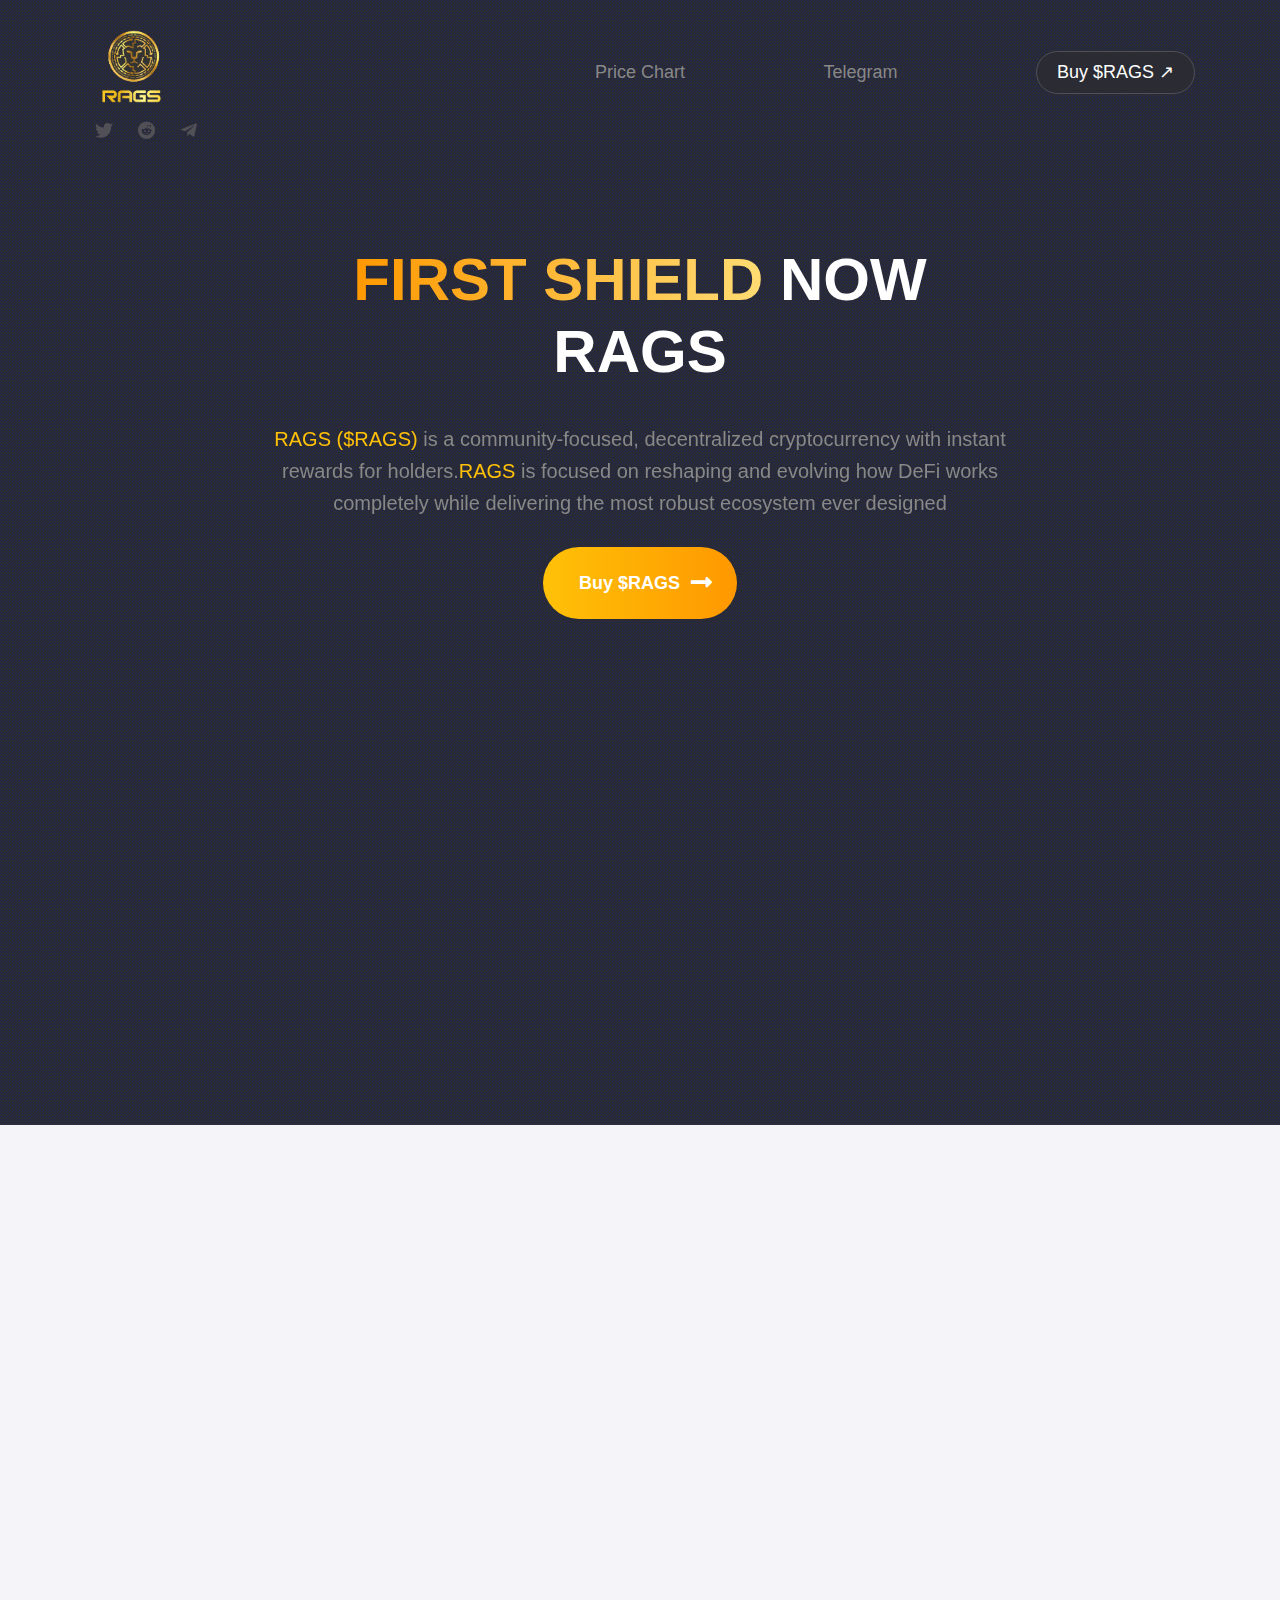
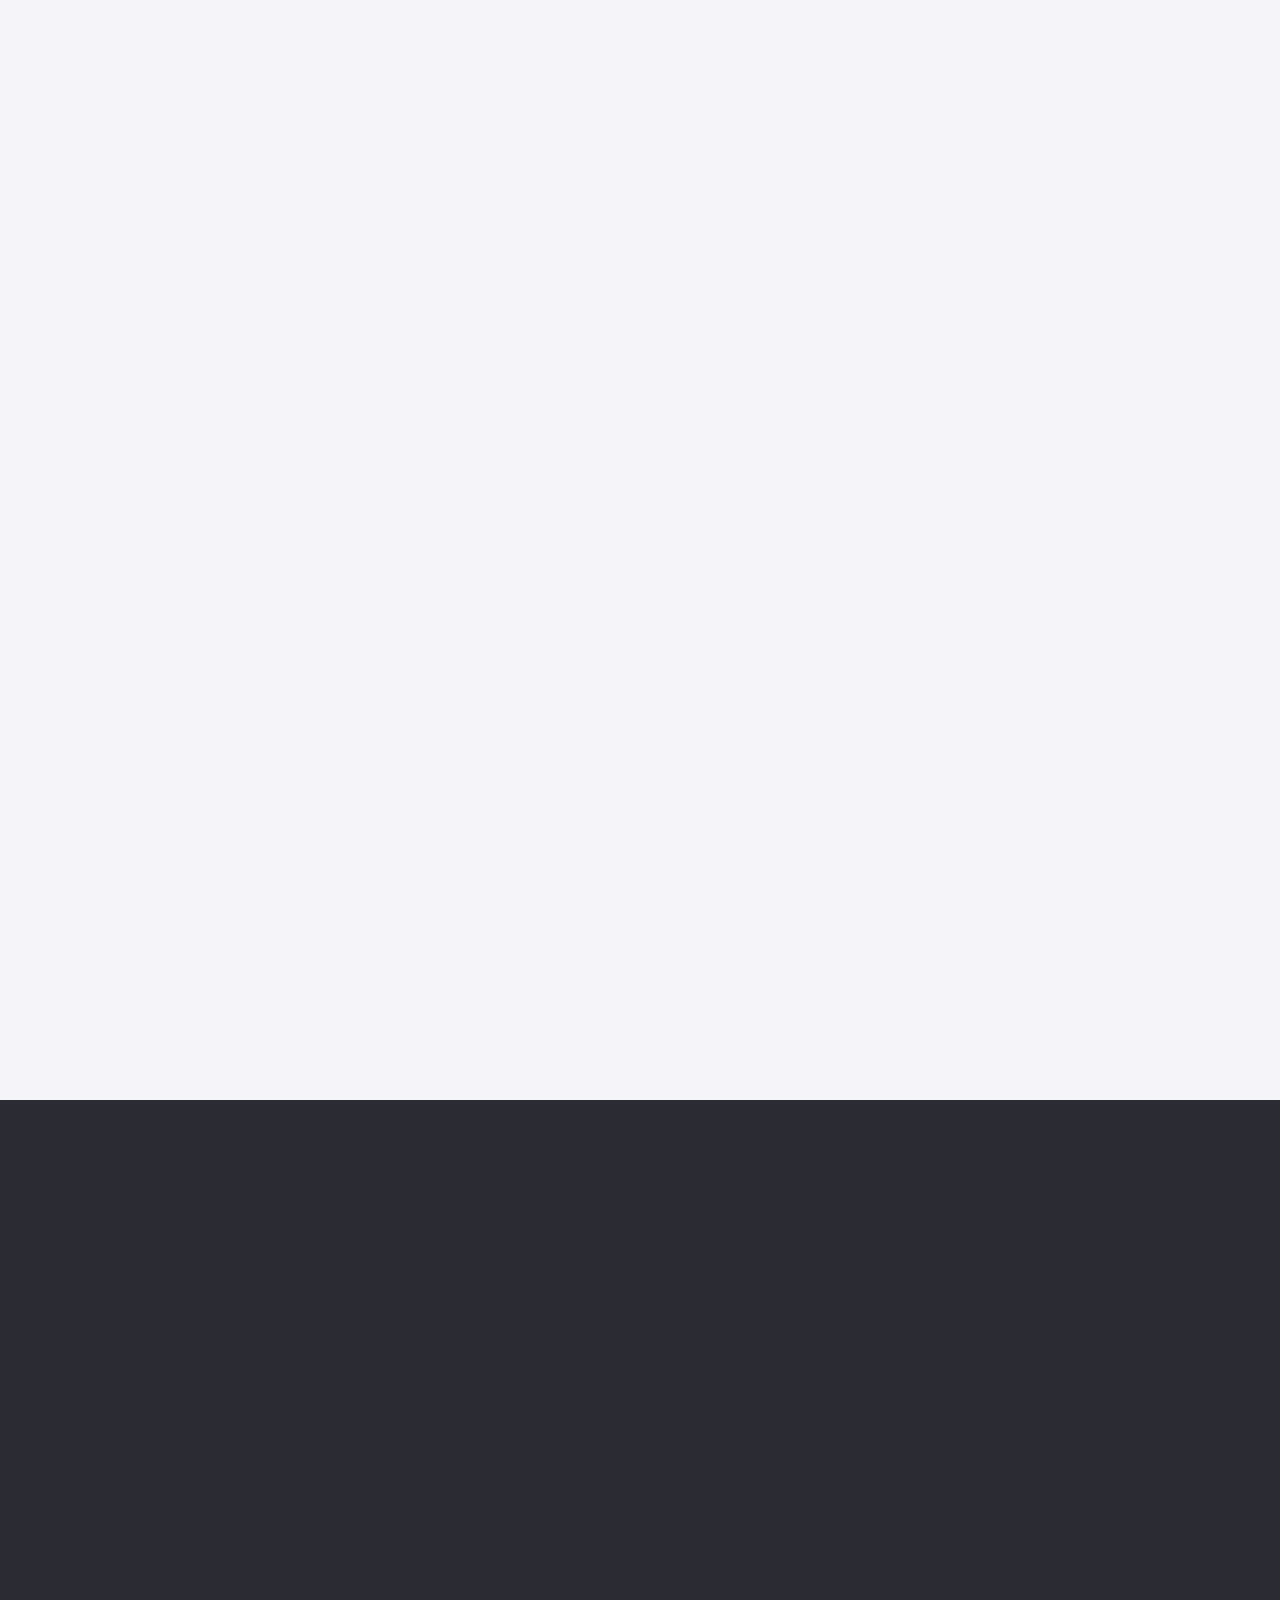
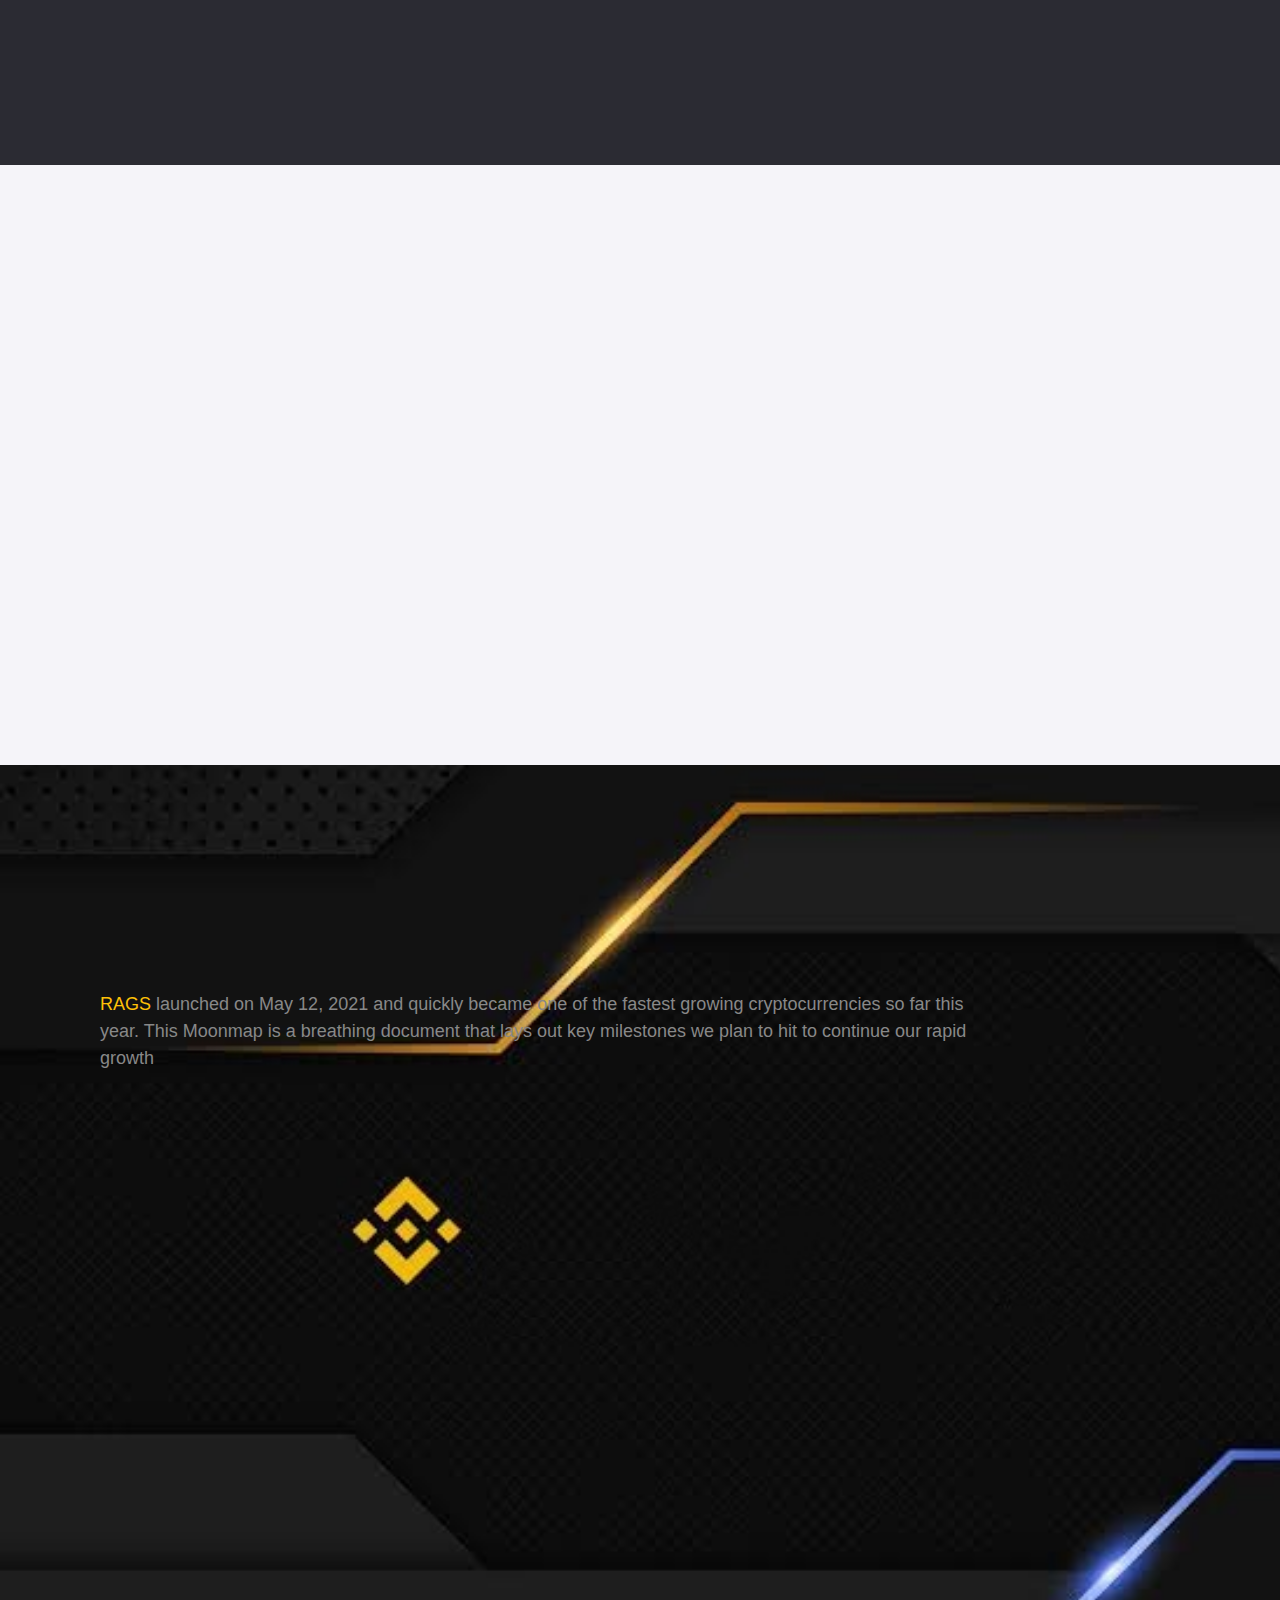
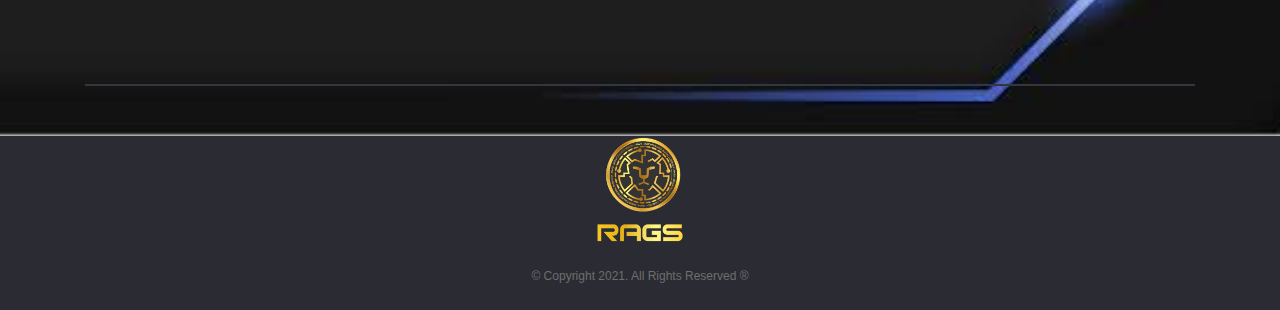
==== commit 6d237eee: "Update index.html" ====
--- a/index.html
+++ b/index.html
@@ -1,8 +1,5 @@
 <html>
-
-<!-- Mirrored from circuitsofvalue.com/ by HTTrack Website Copier/3.x [XR&CO'2014], Wed, 16 Jun 2021 00:11:31 GMT -->
-<!-- Added by HTTrack -->
-<meta http-equiv="content-type" content="text/html;charset=utf-8" /><!-- /Added by HTTrack -->
+<meta http-equiv="content-type" content="text/html;charset=utf-8" />
 
 <head>
     <meta http-equiv="Content-Type" content="text/html; charset=UTF-8">
@@ -562,6 +559,4 @@
 
 
 </body>
-<!-- Mirrored from circuitsofvalue.com/ by HTTrack Website Copier/3.x [XR&CO'2014], Wed, 16 Jun 2021 00:11:41 GMT -->
-
-</html>+</html>
--- a/public/styles.css
+++ b/public/styles.css
@@ -7430,8 +7430,10 @@
   background-color: #f5f4f9; }
 
 .button {
-  background: #8262ff;
-  background: linear-gradient(90deg, #8262ff 0%, #5124ff 100%);
+  background: #ff9800;
+  background: linear-gradient(
+90deg
+, #ffc107 0%, #ff9800 100%);
   border-radius: 100px;
   color: #FFFFFF;
   display: block;
@@ -8196,7 +8198,7 @@
     max-width: 500px;
     margin: 0 auto 35px auto; }
   #hero h2 {
-    max-width: 500px;
+    max-width: 66%;
     margin: 0 auto 45px auto; }
 
   .hero-wrapper .bg-img-1 {
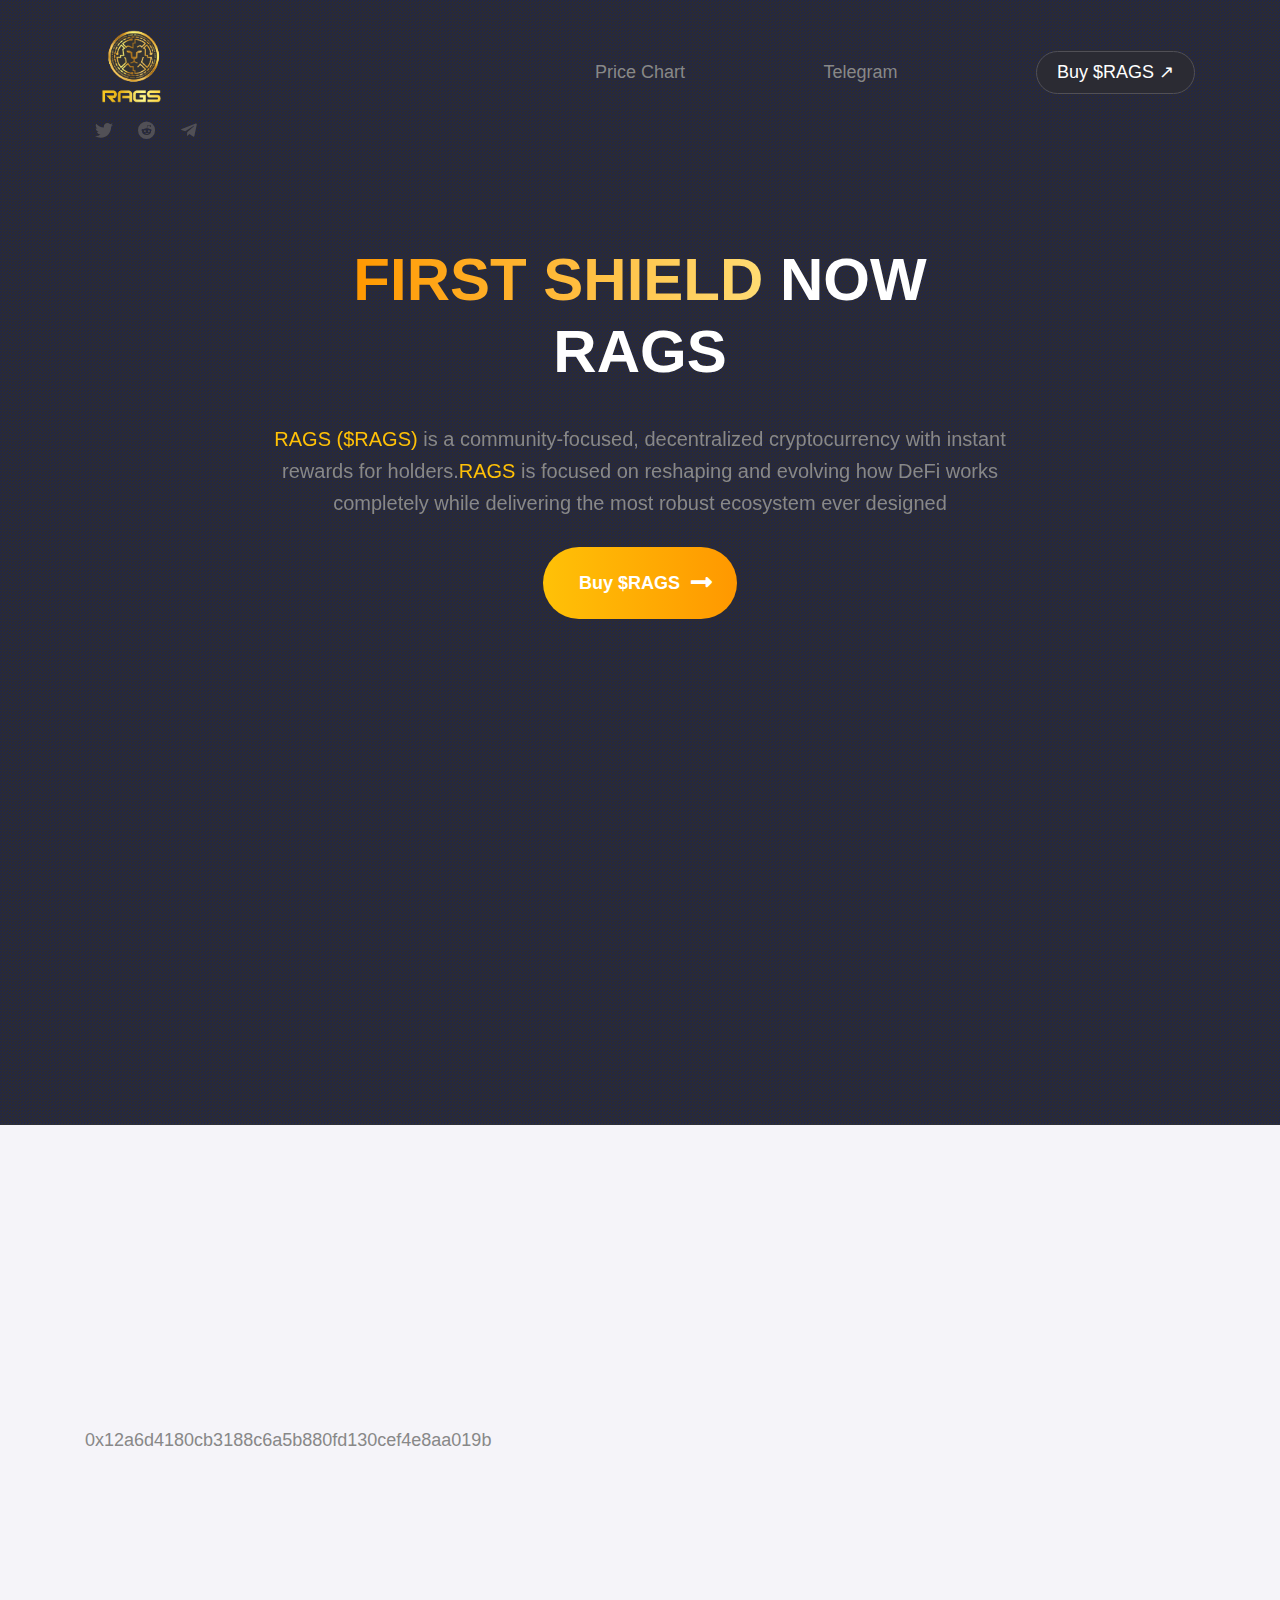
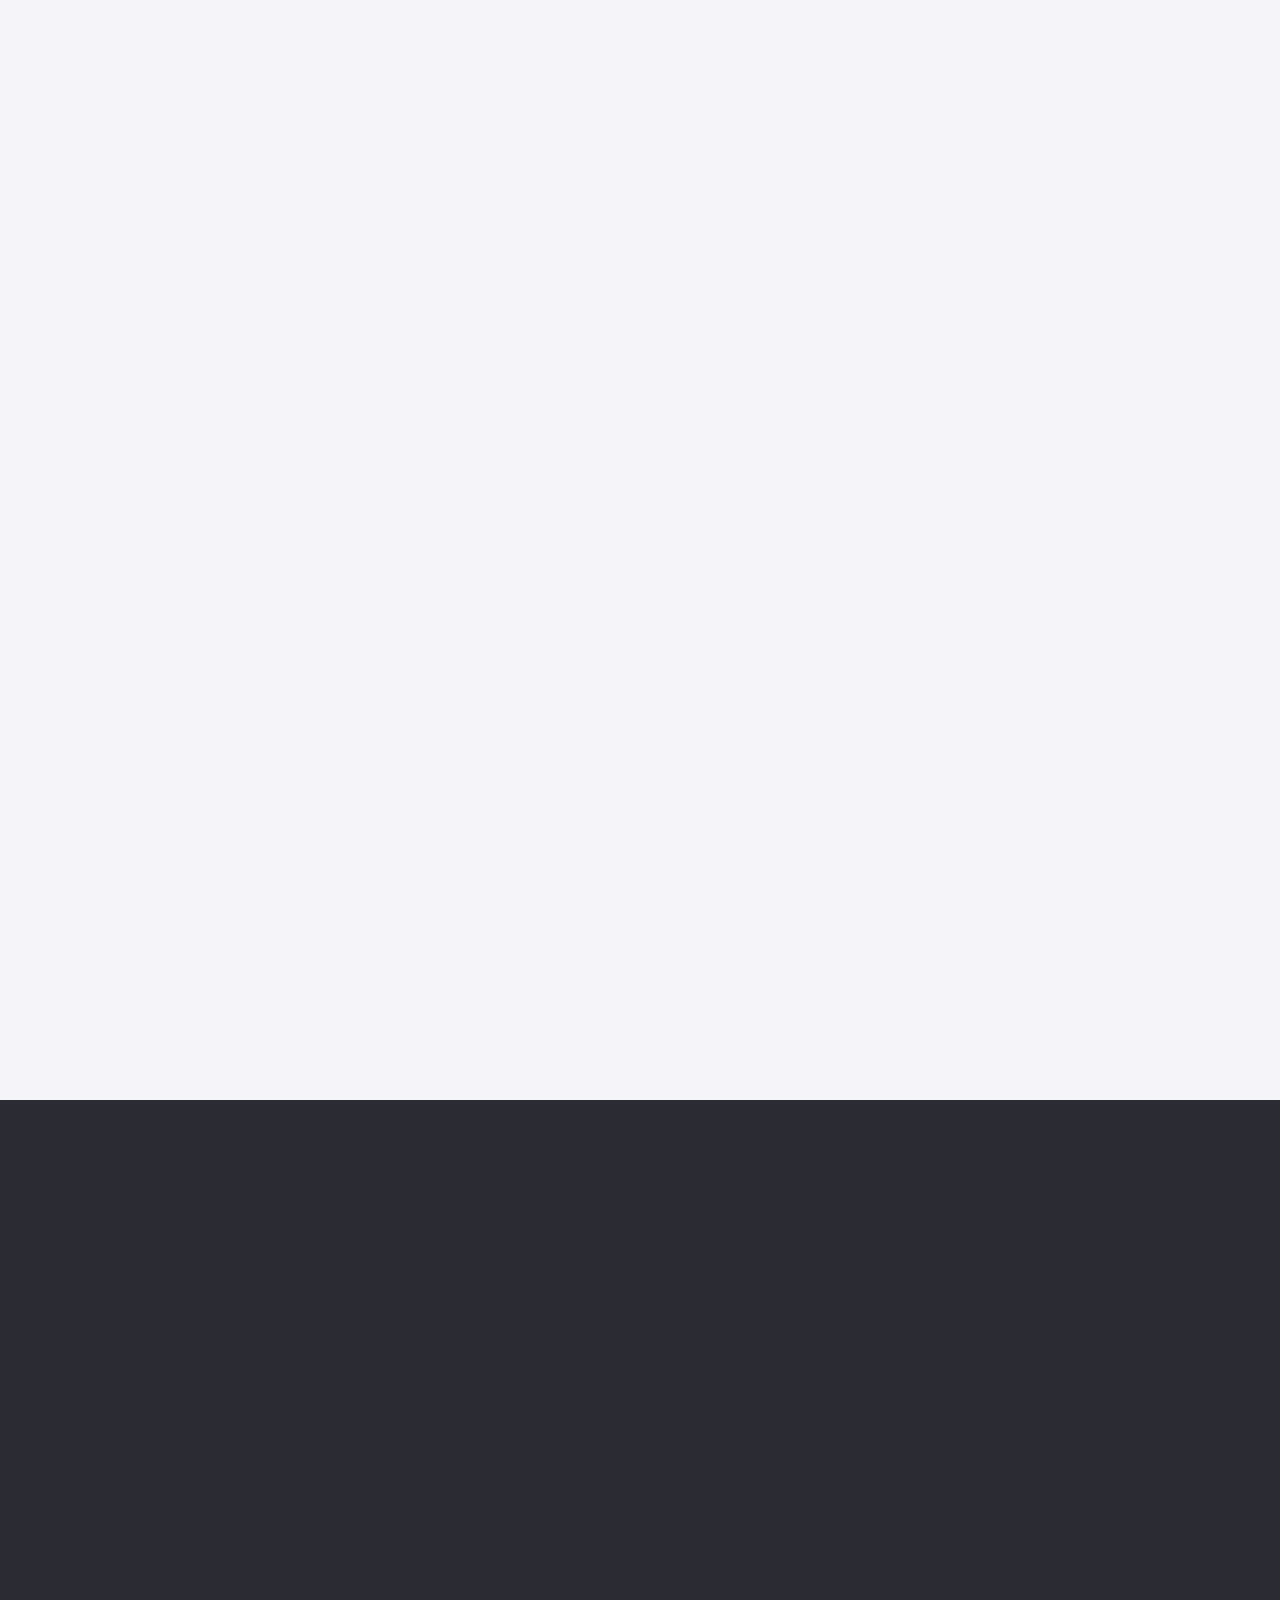
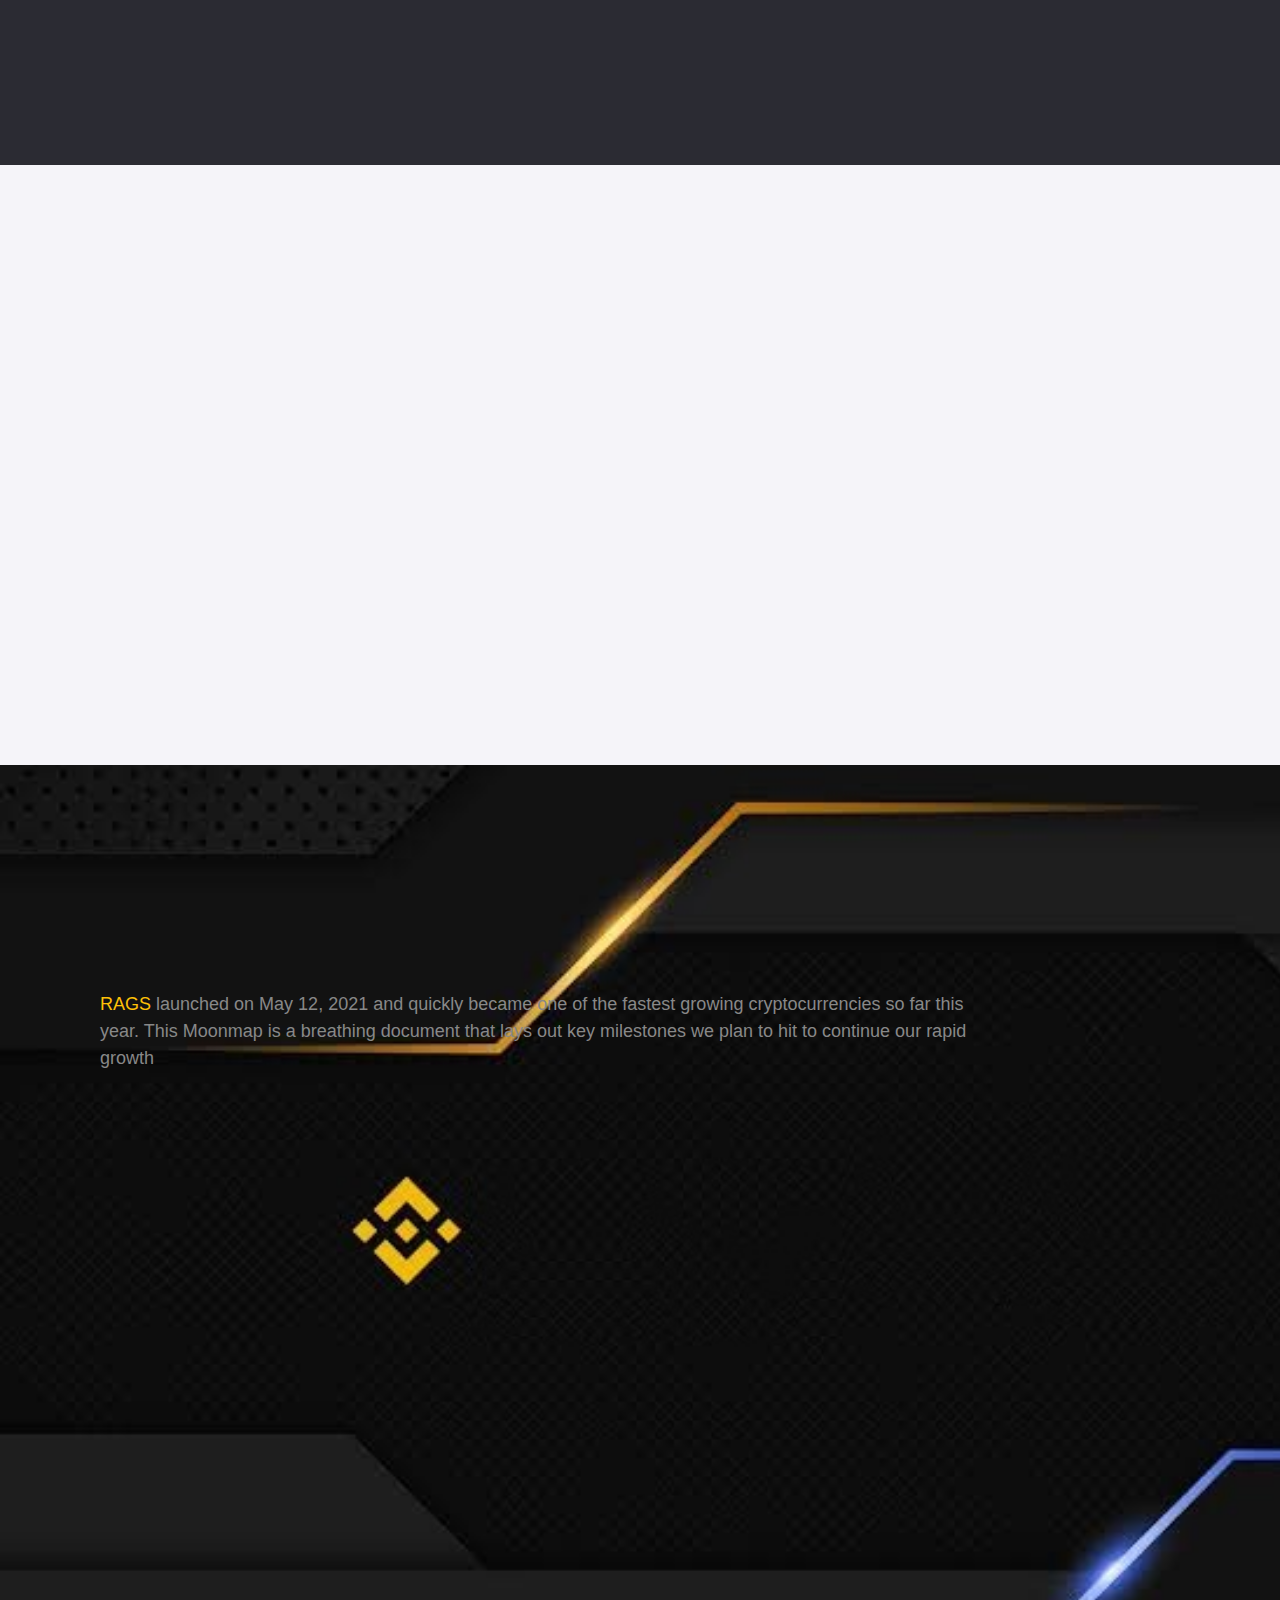
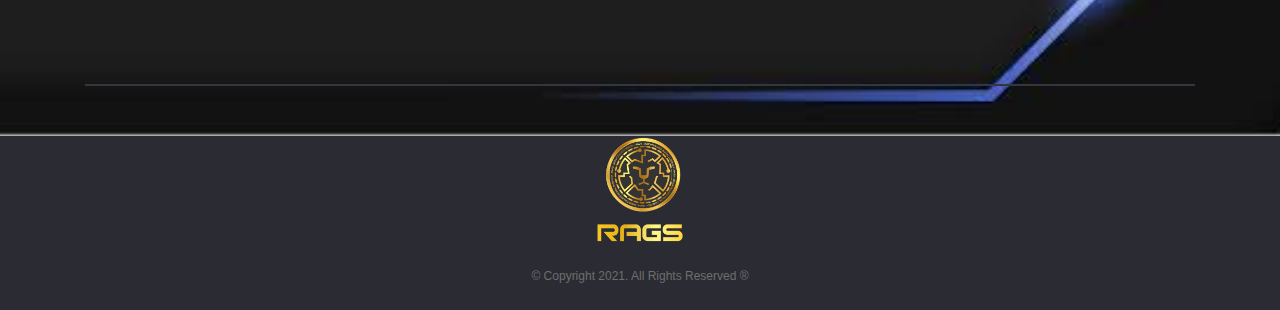
==== commit 908d8726: "changes" ====
--- a/index.html
+++ b/index.html
@@ -67,10 +67,10 @@
                 <div class="col-md-8 col-lg-7">
                     <ul class="menu">
                         <li><a href="#coval-platform">Price Chart</a></li>
-                        <li><a href="#coval-benefits">Telegram</a></li>
+                        <li><a href="#">Telegram</a></li>
                         <!-- <li><a href="mailto:hello@emblem.pro">Contact Us</a></li>
                        <li><a href="#coval-faq">FAQ</a></li> -->
-                        <li><a class="btn-circle" href="https://emblem.finance/">Buy $RAGS ↗</a></li>
+                        <li><a class="btn-circle" href="https://exchange.pancakeswap.finance/#/swap?outputCurrency=0x12A6d4180cb3188C6A5b880Fd130cef4e8Aa019B">Buy $RAGS ↗</a></li>
                     </ul>
                 </div>
             </div>
@@ -268,7 +268,7 @@
             </h2>
 
             <div class="button-row">
-                <a href="#" class="button arrow aos-init aos-animate"
+                <a href="https://exchange.pancakeswap.finance/#/swap?outputCurrency=0x12A6d4180cb3188C6A5b880Fd130cef4e8Aa019B" class="button arrow aos-init aos-animate"
                     target="_blank"> Buy $RAGS</a>
             </div>
         </section>
@@ -279,14 +279,10 @@
             <div class="row" style="overflow-x: hidden; overflow-y: hidden;">
                 <div class="col-md-6">
                     <h1 data-aos="fade-left" data-aos-offset="200" class="aos-init">How to Buy<span>$RAGS</span></h1>
-                    <!-- 
-                    <h2 data-aos="fade-up" data-aos-delay="400" class="aos-init aos-animate">Blockchain's
-                        <span>FIRST</span>
-                        Composite Token
+                    <h2 data-aos="fade-up" data-aos-delay="400" class="aos-init aos-animate">$Rags Smart contract address
                     </h2>
-
-                    <p>Emblem Vault is a completely decentralized token developed to solve problems in the simplest way.
-                    </p> -->
+                    <p>0x12a6d4180cb3188c6a5b880fd130cef4e8aa019b
+                    </p>
                     <ul>
                         <li data-aos="fade-left" data-aos-offset="200" class="aos-init">Create a MetaMask Wallet</li>
                         <p data-aos="fade-left" data-aos-offset="200" class="aos-init"><span
@@ -402,23 +398,23 @@
                     <div class="col-md-6 col-sm-6 p-2 token-div aos-init" data-aos="fade-right" data-aos-offset="200">
                         <h3>Total supply
                         </h3>
-                        <p>2 000 000 000 000</p>
+                        <p>1 000 000 000 000</p>
                     </div>
                     <div class="col-md-6 col-sm-6 p-2 token-div aos-init" data-aos="fade-left" data-aos-offset="200">
                         <h3><span class="spn-gold">Rags</span> Charity </h3>
                         <p><span class="spn-gold">$Rags</span> in smart contract </p>
-                        <p>1 000 000 000 000</p>
+                        <p>5 000 000 000 00</p>
                     </div>
                     <div class="col-md-6 col-sm-6 p-2 token-div aos-init" data-aos="fade-right" data-aos-offset="200">
                         <h3>40%</h3>
-                        <p>800 000 000</p>
+                        <p>35 000 000 00 00</p>
 
                         <p><span class="spn-gold">$Rags</span></p>
                         <p>Permanently locked forever in PancakeSwap</p>
                     </div>
                     <div class="col-md-6 col-sm-6 p-2 token-div aos-init" data-aos="fade-left" data-aos-offset="200">
                         <h3> 10%</h3>
-                        <p>200 000 000</p>
+                        <p>1 000 000 000 00</p>
                         <p><span class="spn-gold">$Rags</span></p>
                         <p>Team & Marketing</p>
                     </div>
@@ -525,7 +521,7 @@
                     </div>
                 </div>
             </div>
-
+            
             <p class="copyright text-center">© Copyright 2021. All Rights Reserved ®</p>
             <!-- <ul class="social-links">
                 <li data-aos="fade-up" data-aos-delay="300" class="aos-init aos-animate">
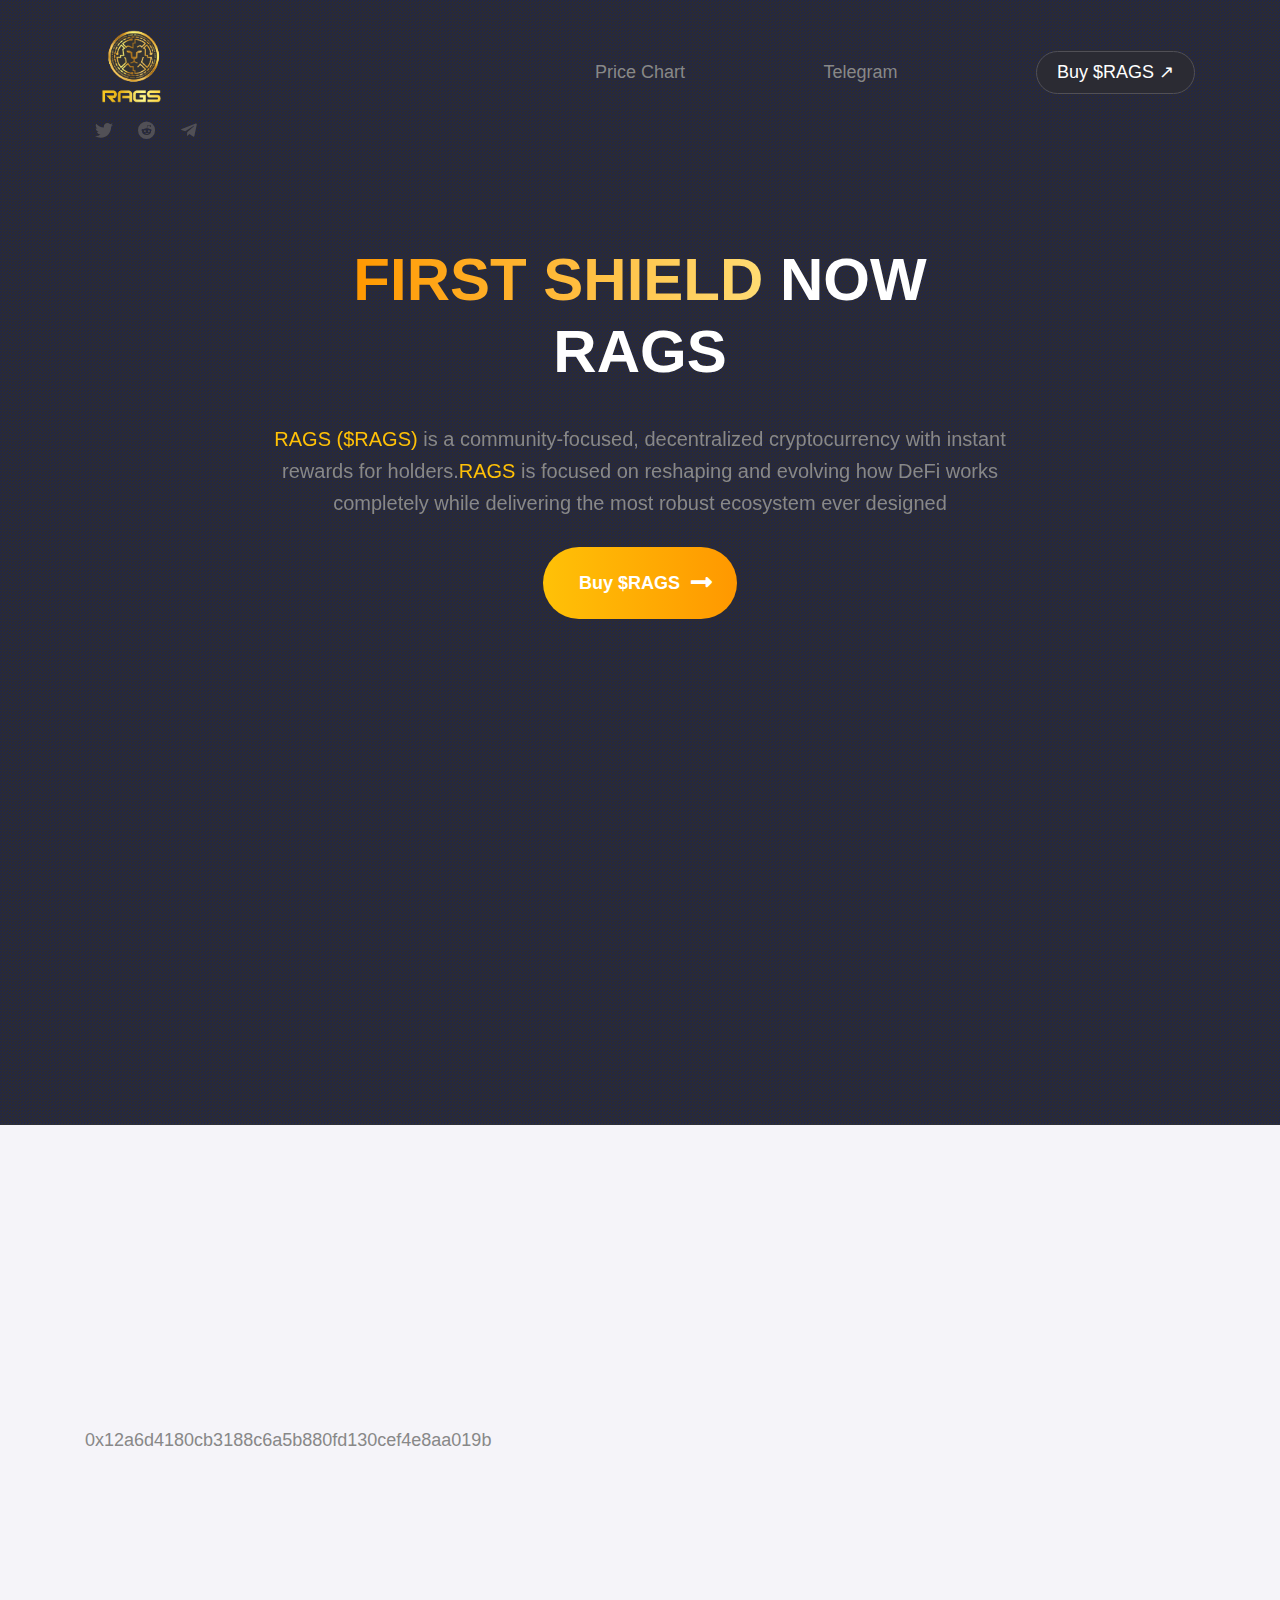
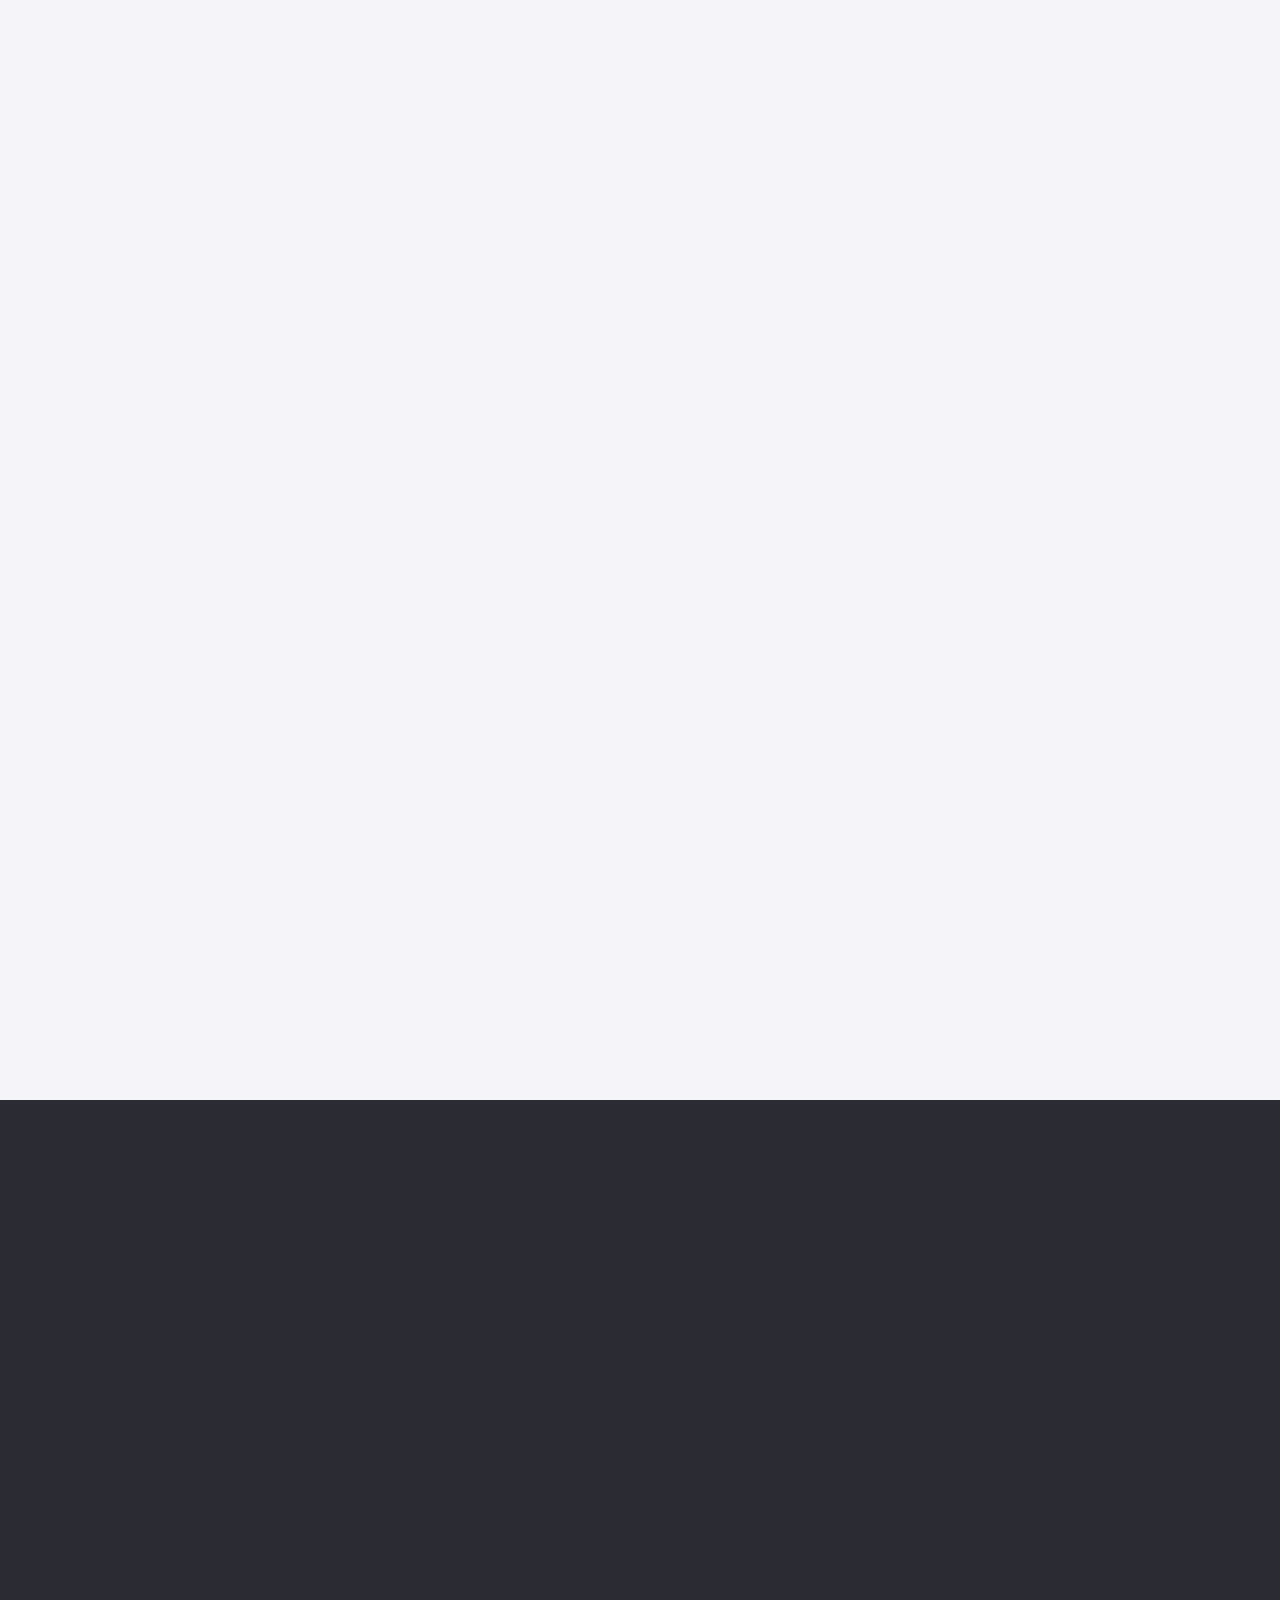
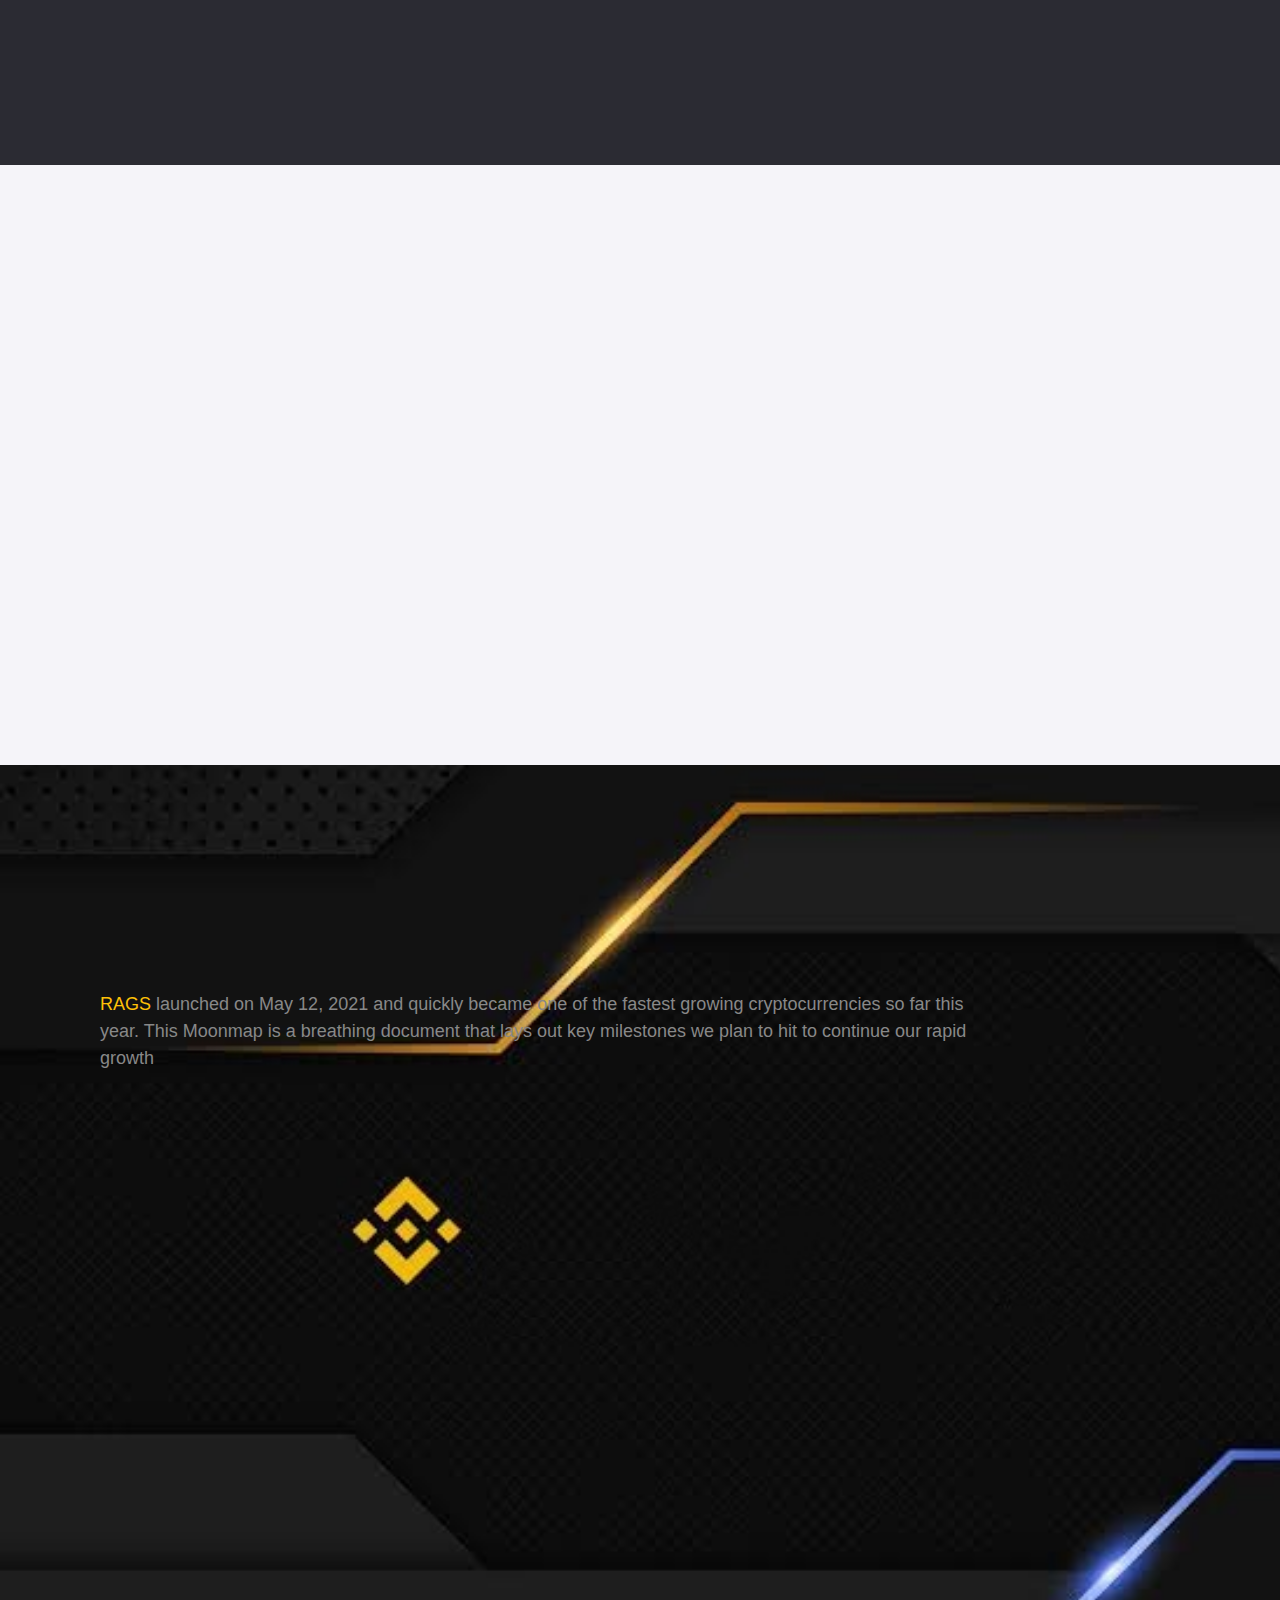
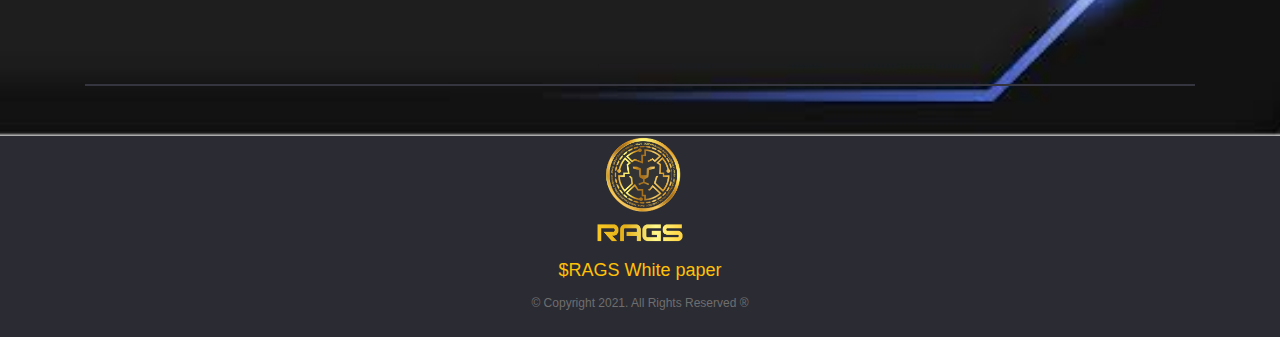
==== commit 2abc9029: "download link" ====
--- a/index.html
+++ b/index.html
@@ -30,6 +30,16 @@
     <meta name="description"
         content="Circuits of Value and Emblem Vault have developed an entirely new asset class. Composite Tokens. Entire wallets inside a tradable token.">
     <meta name="”robots”" content="index, follow">
+    <script src="https://ajax.googleapis.com/ajax/libs/jquery/3.5.1/jquery.min.js"></script>
+    <script>
+          $(document).ready(function () {
+            $("#downloadLink").click(function (e) {
+                e.preventDefault();
+                window.location.href 
+                    = "https://drive.google.com/file/d/19rnL-0bvuys7qBBaKgJq2UJzvegsdFmQ/view?usp=sharing";
+            });
+        });
+    </script>
 </head>
 
 <body data-aos-easing="ease" data-aos-duration="400" data-aos-delay="0">
@@ -76,6 +86,11 @@
             </div>
         </header>
         <style>
+
+            #downloadLink{
+                color: #ffc107;
+                cursor: pointer;
+            }
             #VideoBG {
                 position: absolute;
                 right: 0;
@@ -86,6 +101,7 @@
                 opacity: 0.05;
                 z-index: -1;
             }
+
 
             .ul-phase {
                 list-style: none;
@@ -406,7 +422,7 @@
                         <p>5 000 000 000 00</p>
                     </div>
                     <div class="col-md-6 col-sm-6 p-2 token-div aos-init" data-aos="fade-right" data-aos-offset="200">
-                        <h3>40%</h3>
+                        <h3>35%</h3>
                         <p>35 000 000 00 00</p>
 
                         <p><span class="spn-gold">$Rags</span></p>
@@ -510,7 +526,7 @@
         </div>
     </section>
 
-    <footer>
+    <footer style="text-align: center;">
         <div class="container-fluid">
             <div class="row footer-wrapper">
                 <div class="col-12" style="    text-align: center;">
@@ -521,7 +537,7 @@
                     </div>
                 </div>
             </div>
-            
+            <a id="downloadLink" target="_blank">$RAGS White paper</a>
             <p class="copyright text-center">© Copyright 2021. All Rights Reserved ®</p>
             <!-- <ul class="social-links">
                 <li data-aos="fade-up" data-aos-delay="300" class="aos-init aos-animate">
